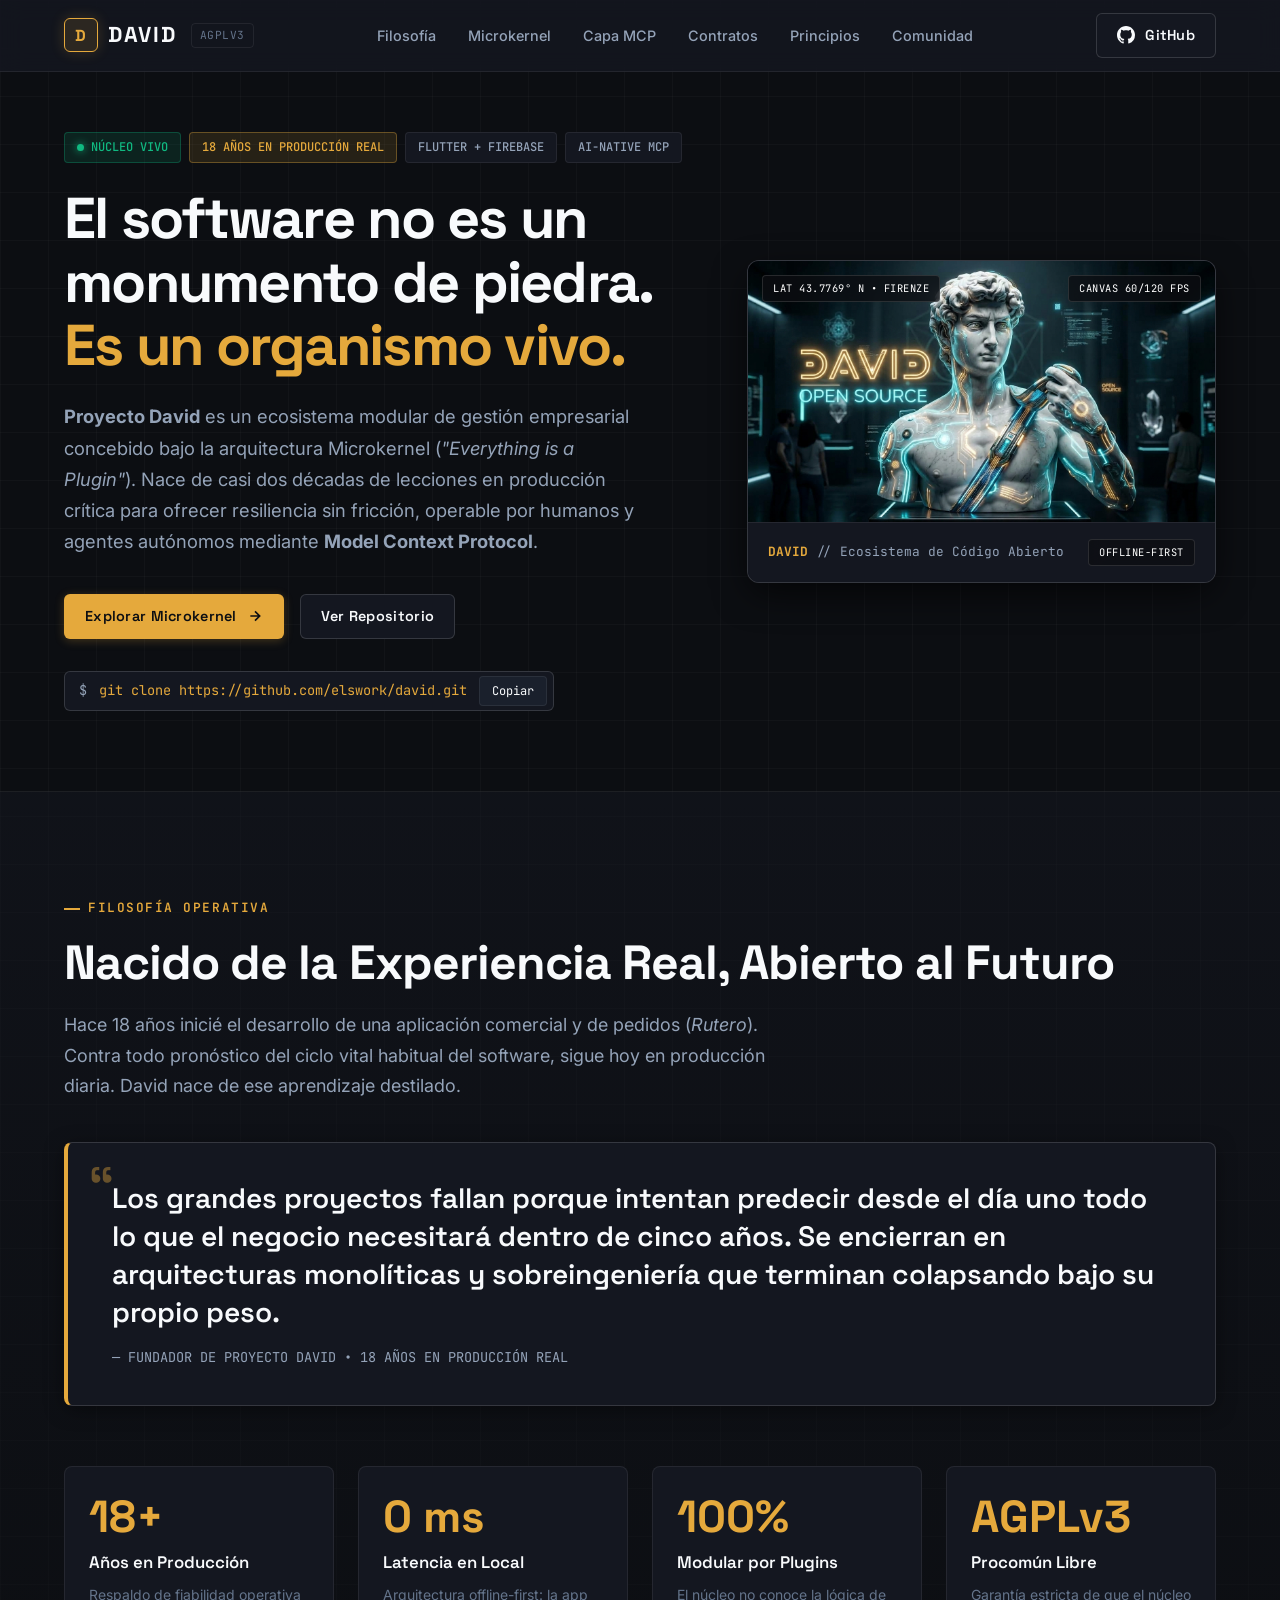
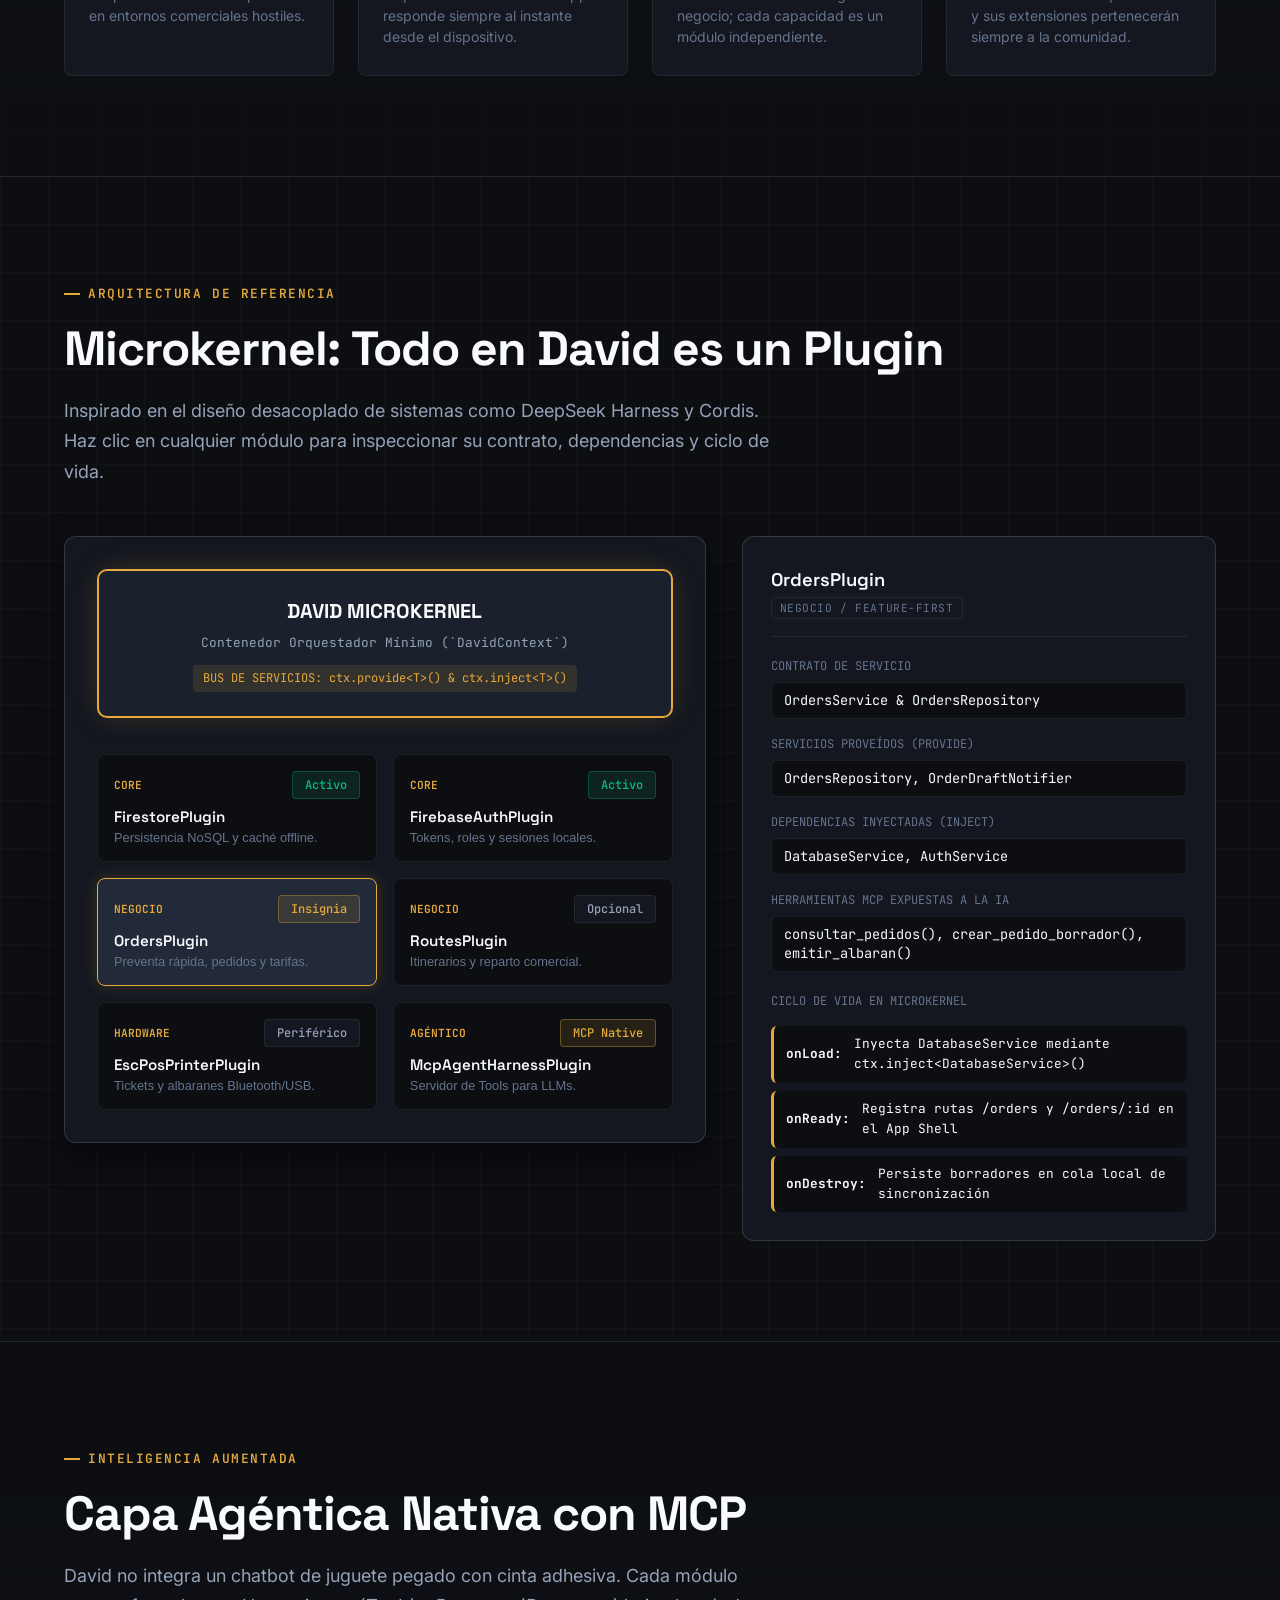
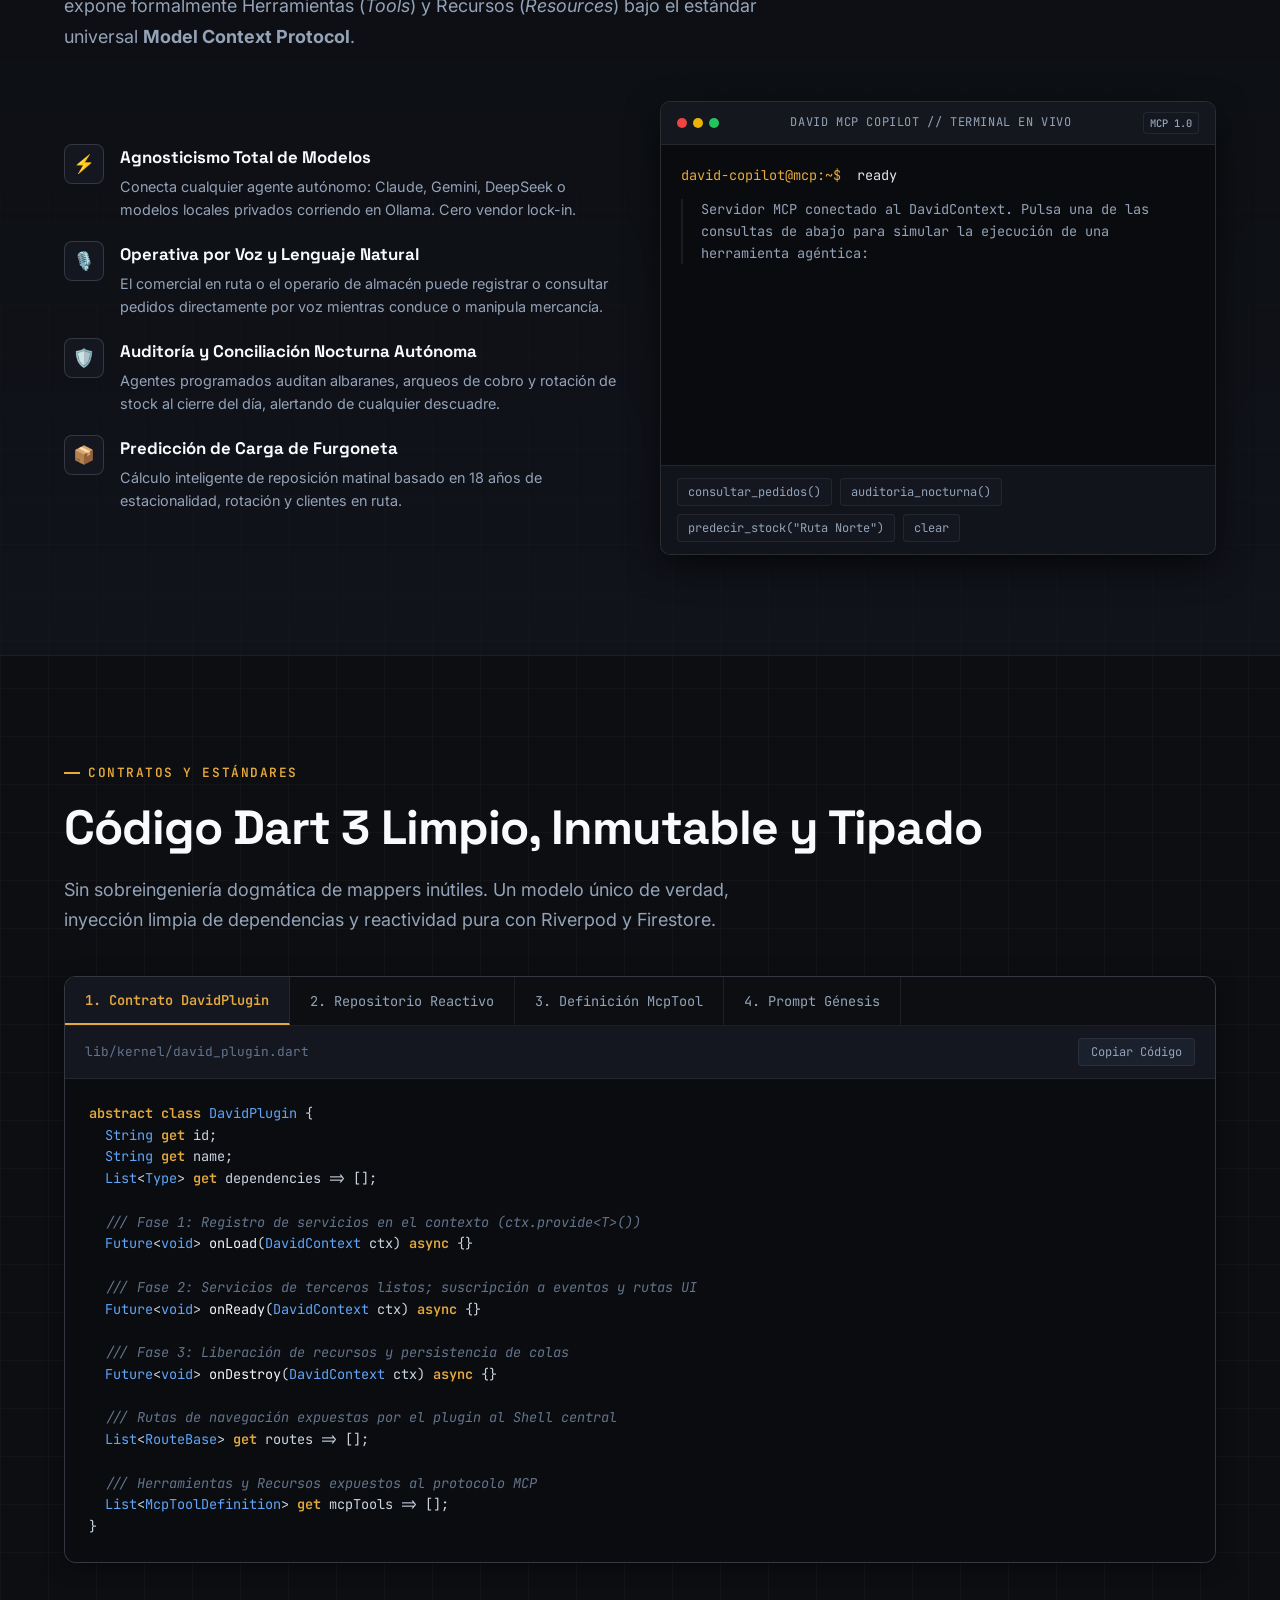
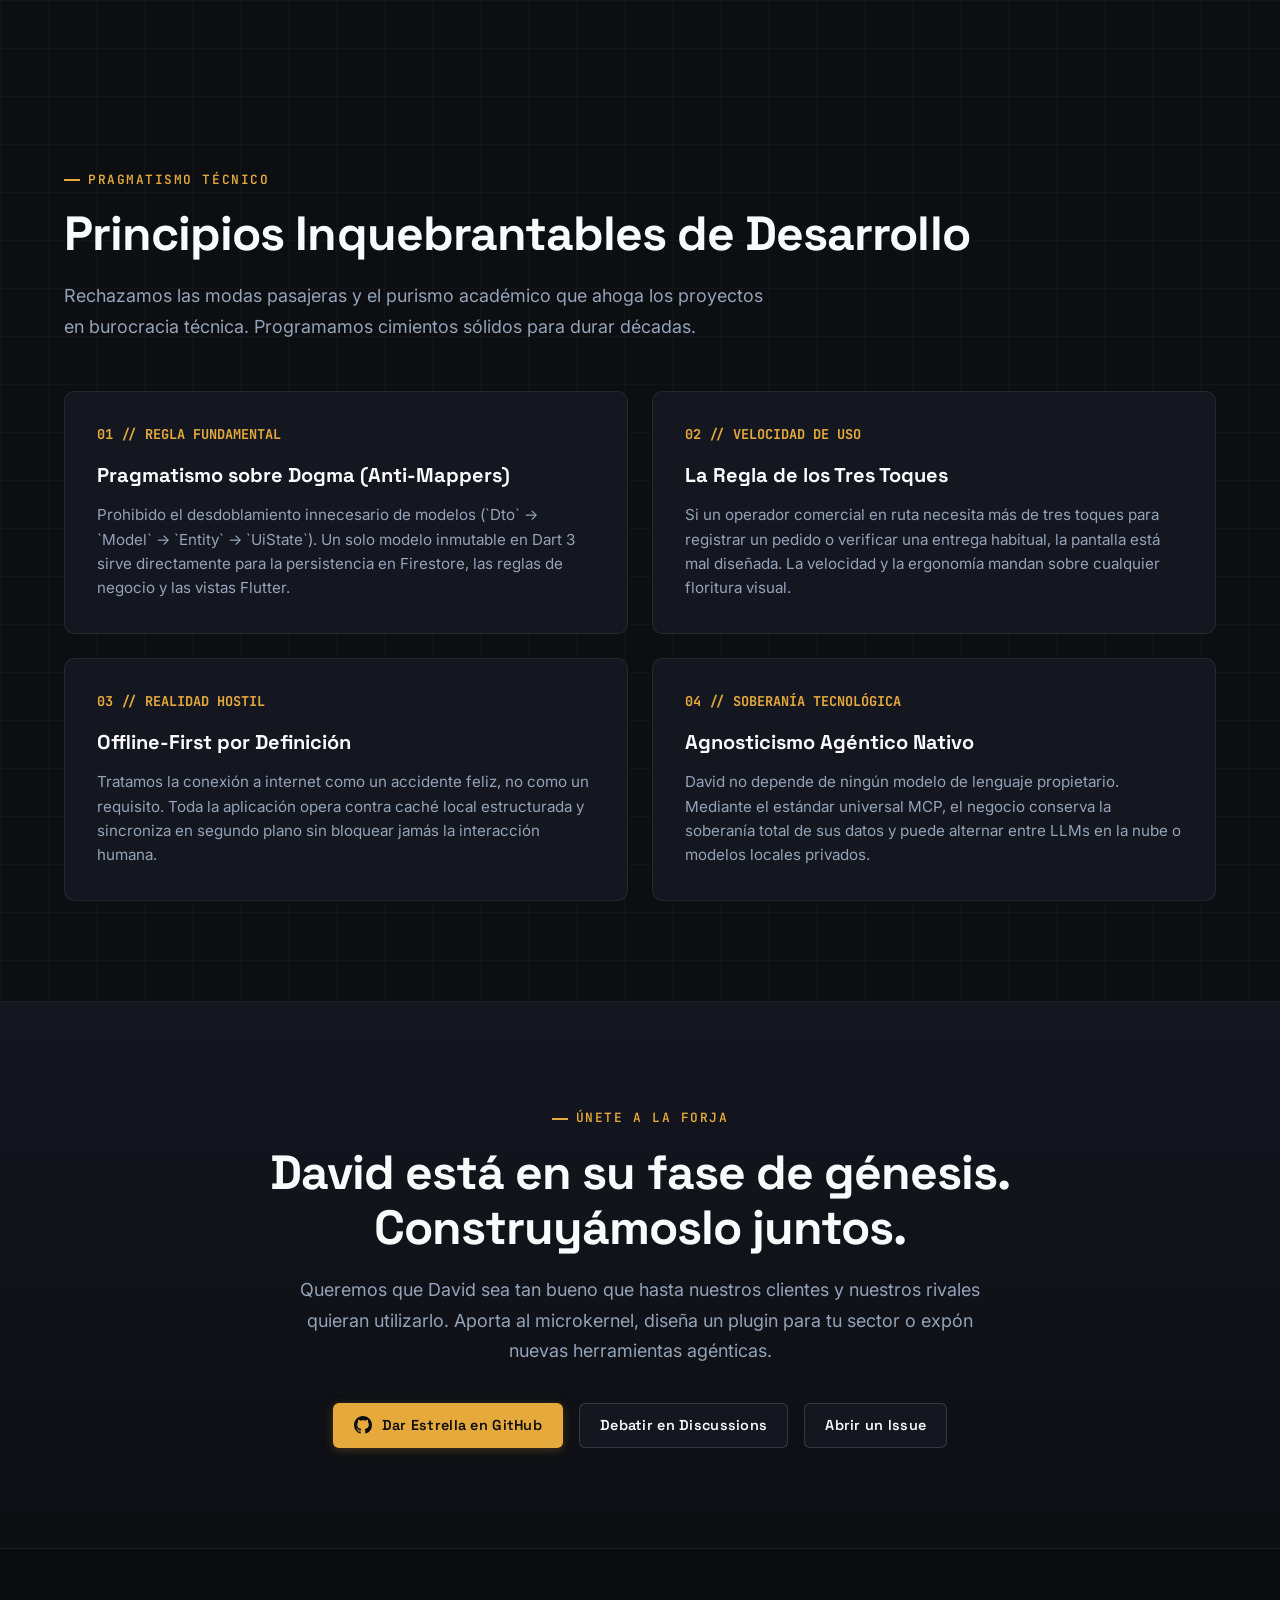
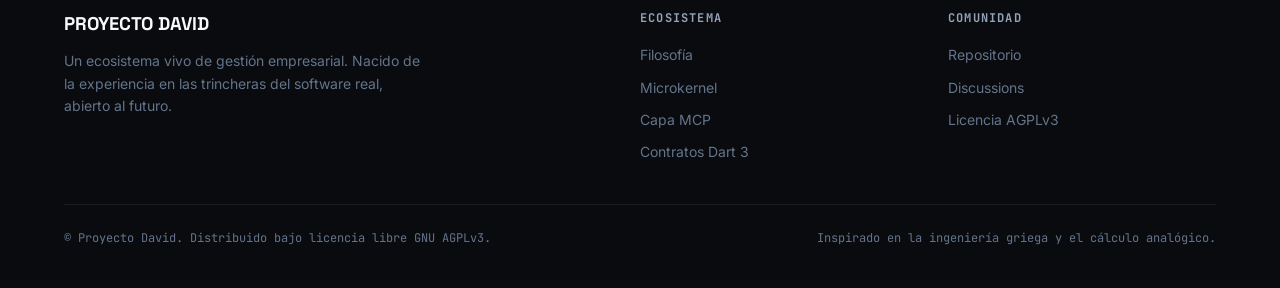
==== docs/index.html @ 853b5361 "feat: initialize Project David documentation website with landing page and assets" ====
<!DOCTYPE html>
<html lang="es">
<head>
  <meta charset="UTF-8">
  <meta name="viewport" content="width=device-width, initial-scale=1.0">
  <title>Proyecto David — Ecosistema de Gestión Modular, Reactivo y Vivo</title>
  
  <!-- Metaetiquetas SEO y Redes -->
  <meta name="description" content="Ecosistema modular de gestión de negocio construido con Flutter y Firebase, basado en arquitectura Microkernel ('Everything is a Plugin') y Model Context Protocol (MCP). Fundado sobre 18 años de producción real.">
  <meta property="og:title" content="Proyecto David — Ecosistema Modular y Reactivo">
  <meta property="og:description" content="El software no debe diseñarse como un monumento de piedra, sino como un organismo vivo. 18 años de producción real destilados en un microkernel abierto con Flutter, Firebase y MCP.">
  <meta property="og:image" content="./assets/david_banner.jpg">
  <meta property="og:type" content="website">
  <meta name="twitter:card" content="summary_large_image">

  <!-- Tipografías de Precisión (Space Grotesk, Inter, JetBrains Mono) -->
  <link rel="preconnect" href="https://fonts.googleapis.com">
  <link rel="preconnect" href="https://fonts.gstatic.com" crossorigin>
  <link href="https://fonts.googleapis.com/css2?family=Inter:wght@400;500;600&family=JetBrains+Mono:wght@400;500;600&family=Space+Grotesk:wght@500;600;700&display=swap" rel="stylesheet">

  <!-- Hoja de Estilos -->
  <link rel="stylesheet" href="./styles.css">
</head>
<body>

  <!-- ========================================================================
       BARRA DE NAVEGACIÓN SUPERIOR
       ======================================================================== -->
  <header class="site-header">
    <div class="container nav-wrapper">
      <div class="brand-group">
        <a href="#" class="brand-logo">
          <div class="brand-mark">D</div>
          <span>DAVID</span>
        </a>
        <span class="brand-tag">AGPLv3</span>
      </div>

      <ul class="nav-links" id="nav-links">
        <li><a href="#filosofia" class="nav-link">Filosofía</a></li>
        <li><a href="#arquitectura" class="nav-link">Microkernel</a></li>
        <li><a href="#mcp" class="nav-link">Capa MCP</a></li>
        <li><a href="#codigo" class="nav-link">Contratos</a></li>
        <li><a href="#principios" class="nav-link">Principios</a></li>
        <li><a href="#comunidad" class="nav-link">Comunidad</a></li>
      </ul>

      <div class="nav-actions">
        <a href="https://github.com/elswork/david" target="_blank" rel="noopener noreferrer" class="btn btn-secondary">
          <svg width="18" height="18" viewBox="0 0 24 24" fill="currentColor">
            <path d="M12 0C5.37 0 0 5.37 0 12c0 5.31 3.435 9.795 8.205 11.385.6.105.825-.255.825-.57 0-.285-.015-1.23-.015-2.235-3.015.555-3.795-.735-4.035-1.41-.135-.345-.72-1.41-1.23-1.695-.42-.225-1.02-.78-.015-.795.945-.015 1.62.87 1.845 1.23 1.08 1.815 2.805 1.305 3.495.99.105-.78.42-1.305.765-1.605-2.67-.3-5.46-1.335-5.46-5.925 0-1.305.465-2.385 1.23-3.225-.12-.3-.54-1.53.12-3.18 0 0 1.005-.315 3.3 1.23.96-.27 1.98-.405 3-.405s2.04.135 3 .405c2.295-1.56 3.3-1.23 3.3-1.23.66 1.65.24 2.88.12 3.18.765.84 1.23 1.905 1.23 3.225 0 4.605-2.805 5.625-5.475 5.925.435.375.81 1.095.81 2.22 0 1.605-.015 2.895-.015 3.3 0 .315.225.69.825.57A12.02 12.02 0 0024 12c0-6.63-5.37-12-12-12z"/>
          </svg>
          <span>GitHub</span>
        </a>
        <button class="mobile-toggle" id="mobile-nav-toggle" aria-label="Abrir menú de navegación">☰</button>
      </div>
    </div>
  </header>

  <!-- ========================================================================
       SECCIÓN HERO: ESCULTURA CLÁSICA & INGENIERÍA VIVA
       ======================================================================== -->
  <main>
    <section class="hero">
      <div class="container">
        <div class="hero-grid">
          <div class="hero-content">
            <div class="hero-badges">
              <span class="badge badge-status">
                <span class="pulse-dot"></span>
                <span>NÚCLEO VIVO</span>
              </span>
              <span class="badge badge-gold">18 AÑOS EN PRODUCCIÓN REAL</span>
              <span class="badge">FLUTTER + FIREBASE</span>
              <span class="badge">AI-NATIVE MCP</span>
            </div>

            <h1 class="hero-title">
              El software no es un monumento de piedra.<br>
              <span class="highlight">Es un organismo vivo.</span>
            </h1>

            <p class="hero-description">
              <strong>Proyecto David</strong> es un ecosistema modular de gestión empresarial concebido bajo la arquitectura 
              Microkernel (<em>"Everything is a Plugin"</em>). Nace de casi dos décadas de lecciones en producción 
              crítica para ofrecer resiliencia sin fricción, operable por humanos y agentes autónomos mediante <strong>Model Context Protocol</strong>.
            </p>

            <div class="hero-actions">
              <a href="#arquitectura" class="btn btn-primary">
                <span>Explorar Microkernel</span>
                <svg width="16" height="16" viewBox="0 0 24 24" fill="none" stroke="currentColor" stroke-width="2.5">
                  <path d="M5 12h14M12 5l7 7-7 7"/>
                </svg>
              </a>
              <a href="https://github.com/elswork/david" target="_blank" rel="noopener noreferrer" class="btn btn-secondary">
                <span>Ver Repositorio</span>
              </a>
            </div>

            <div class="clone-box">
              <span>$</span>
              <code id="clone-cmd">git clone https://github.com/elswork/david.git</code>
              <button class="clone-btn" data-copy-target="#clone-cmd">Copiar</button>
            </div>
          </div>

          <!-- Marco del Banner con Telemetría -->
          <div class="hero-visual">
            <div class="banner-frame">
              <div class="frame-telemetry">
                <span class="telemetry-chip">LAT 43.7769° N • FIRENZE</span>
                <span class="telemetry-chip">CANVAS 60/120 FPS</span>
              </div>
              <img src="./assets/david_banner.jpg" alt="Proyecto David — Busto clásico con circuitos dorados de ingeniería viva">
              <div class="frame-footer">
                <span class="frame-caption"><strong>DAVID</strong> // Ecosistema de Código Abierto</span>
                <span class="telemetry-chip">OFFLINE-FIRST</span>
              </div>
            </div>
          </div>
        </div>
      </div>
    </section>

    <!-- ========================================================================
         SECCIÓN FILOSOFÍA: 18 AÑOS EN LAS TRINCHERAS
         ======================================================================== -->
    <section class="section philosophy" id="filosofia">
      <div class="container">
        <div class="section-eyebrow">Filosofía Operativa</div>
        <h2 class="section-title">Nacido de la Experiencia Real, Abierto al Futuro</h2>
        <p class="section-subtitle">
          Hace 18 años inicié el desarrollo de una aplicación comercial y de pedidos (<em>Rutero</em>). Contra todo pronóstico del ciclo vital habitual del software, sigue hoy en producción diaria. David nace de ese aprendizaje destilado.
        </p>

        <div class="manifesto-quote-card" style="margin-top: 40px;">
          <div class="quote-mark">“</div>
          <p class="manifesto-quote-text">
            Los grandes proyectos fallan porque intentan predecir desde el día uno todo lo que el negocio necesitará dentro de cinco años. Se encierran en arquitecturas monolíticas y sobreingeniería que terminan colapsando bajo su propio peso.
          </p>
          <p class="manifesto-quote-author">
            — FUNDADOR DE PROYECTO DAVID • 18 AÑOS EN PRODUCCIÓN REAL
          </p>
        </div>

        <div class="metrics-grid">
          <div class="metric-card">
            <div class="metric-num">18+</div>
            <div class="metric-label">Años en Producción</div>
            <p class="metric-desc">Respaldo de fiabilidad operativa en entornos comerciales hostiles.</p>
          </div>

          <div class="metric-card">
            <div class="metric-num">0 ms</div>
            <div class="metric-label">Latencia en Local</div>
            <p class="metric-desc">Arquitectura offline-first: la app responde siempre al instante desde el dispositivo.</p>
          </div>

          <div class="metric-card">
            <div class="metric-num">100%</div>
            <div class="metric-label">Modular por Plugins</div>
            <p class="metric-desc">El núcleo no conoce la lógica de negocio; cada capacidad es un módulo independiente.</p>
          </div>

          <div class="metric-card">
            <div class="metric-num">AGPLv3</div>
            <div class="metric-label">Procomún Libre</div>
            <p class="metric-desc">Garantía estricta de que el núcleo y sus extensiones pertenecerán siempre a la comunidad.</p>
          </div>
        </div>
      </div>
    </section>

    <!-- ========================================================================
         SECCIÓN ARQUITECTURA MICROKERNEL ("EVERYTHING IS A PLUGIN")
         ======================================================================== -->
    <section class="section architecture" id="arquitectura">
      <div class="container">
        <div class="section-eyebrow">Arquitectura de Referencia</div>
        <h2 class="section-title">Microkernel: Todo en David es un Plugin</h2>
        <p class="section-subtitle">
          Inspirado en el diseño desacoplado de sistemas como DeepSeek Harness y Cordis. Haz clic en cualquier módulo para inspeccionar su contrato, dependencias y ciclo de vida.
        </p>

        <div class="architecture-layout">
          <!-- Canvas Interactivo -->
          <div class="kernel-canvas">
            <div class="kernel-core-box">
              <h3>DAVID MICROKERNEL</h3>
              <p>Contenedor Orquestador Mínimo (`DavidContext`)</p>
              <div class="kernel-bus-indicator">
                <span>BUS DE SERVICIOS: ctx.provide&lt;T&gt;() &amp; ctx.inject&lt;T&gt;()</span>
              </div>
            </div>

            <div class="plugin-groups">
              <!-- Plugin Slot 1: Firestore -->
              <button class="plugin-slot" data-plugin="firestore">
                <div class="plugin-slot-header">
                  <span class="plugin-tag">Core</span>
                  <span class="badge badge-status">Activo</span>
                </div>
                <div class="plugin-slot-name">FirestorePlugin</div>
                <div class="plugin-slot-desc">Persistencia NoSQL y caché offline.</div>
              </button>

              <!-- Plugin Slot 2: Auth -->
              <button class="plugin-slot" data-plugin="auth">
                <div class="plugin-slot-header">
                  <span class="plugin-tag">Core</span>
                  <span class="badge badge-status">Activo</span>
                </div>
                <div class="plugin-slot-name">FirebaseAuthPlugin</div>
                <div class="plugin-slot-desc">Tokens, roles y sesiones locales.</div>
              </button>

              <!-- Plugin Slot 3: Orders (Activo por defecto) -->
              <button class="plugin-slot active" data-plugin="orders">
                <div class="plugin-slot-header">
                  <span class="plugin-tag">Negocio</span>
                  <span class="badge badge-gold">Insignia</span>
                </div>
                <div class="plugin-slot-name">OrdersPlugin</div>
                <div class="plugin-slot-desc">Preventa rápida, pedidos y tarifas.</div>
              </button>

              <!-- Plugin Slot 4: Routes -->
              <button class="plugin-slot" data-plugin="routes">
                <div class="plugin-slot-header">
                  <span class="plugin-tag">Negocio</span>
                  <span class="badge">Opcional</span>
                </div>
                <div class="plugin-slot-name">RoutesPlugin</div>
                <div class="plugin-slot-desc">Itinerarios y reparto comercial.</div>
              </button>

              <!-- Plugin Slot 5: Hardware Printer -->
              <button class="plugin-slot" data-plugin="printer">
                <div class="plugin-slot-header">
                  <span class="plugin-tag">Hardware</span>
                  <span class="badge">Periférico</span>
                </div>
                <div class="plugin-slot-name">EscPosPrinterPlugin</div>
                <div class="plugin-slot-desc">Tickets y albaranes Bluetooth/USB.</div>
              </button>

              <!-- Plugin Slot 6: AI MCP Harness -->
              <button class="plugin-slot" data-plugin="ai_harness">
                <div class="plugin-slot-header">
                  <span class="plugin-tag">Agéntico</span>
                  <span class="badge badge-gold">MCP Native</span>
                </div>
                <div class="plugin-slot-name">McpAgentHarnessPlugin</div>
                <div class="plugin-slot-desc">Servidor de Tools para LLMs.</div>
              </button>
            </div>
          </div>

          <!-- Inspector Lateral Reactivo -->
          <div class="kernel-inspector">
            <div class="inspector-header">
              <div>
                <h3 class="inspector-title" id="inspector-name">OrdersPlugin</h3>
                <span class="brand-tag" id="inspector-category">Negocio / Feature-First</span>
              </div>
            </div>

            <div class="inspector-field">
              <div class="inspector-field-label">Contrato de Servicio</div>
              <div class="inspector-field-val" id="inspector-contract">OrdersService &amp; OrdersRepository</div>
            </div>

            <div class="inspector-field">
              <div class="inspector-field-label">Servicios Proveídos (provide)</div>
              <div class="inspector-field-val" id="inspector-provides">OrdersRepository, OrderDraftNotifier</div>
            </div>

            <div class="inspector-field">
              <div class="inspector-field-label">Dependencias Inyectadas (inject)</div>
              <div class="inspector-field-val" id="inspector-dependencies">DatabaseService, AuthService</div>
            </div>

            <div class="inspector-field">
              <div class="inspector-field-label">Herramientas MCP Expuestas a la IA</div>
              <div class="inspector-field-val" id="inspector-tools">consultar_pedidos(), crear_pedido_borrador(), emitir_albaran()</div>
            </div>

            <div class="inspector-lifecycle">
              <div class="inspector-field-label">Ciclo de Vida en Microkernel</div>
              <div class="lifecycle-step active">
                <strong>onLoad:</strong> <span id="step-onload">Inyecta DatabaseService</span>
              </div>
              <div class="lifecycle-step active">
                <strong>onReady:</strong> <span id="step-onready">Registra rutas /orders en el App Shell</span>
              </div>
              <div class="lifecycle-step active">
                <strong>onDestroy:</strong> <span id="step-ondestroy">Persiste borradores en cola local</span>
              </div>
            </div>
          </div>
        </div>
      </div>
    </section>

    <!-- ========================================================================
         SECCIÓN CAPA AGÉNTICA: MODEL CONTEXT PROTOCOL (MCP)
         ======================================================================== -->
    <section class="section mcp-section" id="mcp">
      <div class="container">
        <div class="section-eyebrow">Inteligencia Aumentada</div>
        <h2 class="section-title">Capa Agéntica Nativa con MCP</h2>
        <p class="section-subtitle">
          David no integra un chatbot de juguete pegado con cinta adhesiva. Cada módulo expone formalmente Herramientas (<em>Tools</em>) y Recursos (<em>Resources</em>) bajo el estándar universal <strong>Model Context Protocol</strong>.
        </p>

        <div class="mcp-grid">
          <div class="mcp-feature-list">
            <div class="mcp-feature-item">
              <div class="mcp-feature-icon">⚡</div>
              <div class="mcp-feature-text">
                <h4>Agnosticismo Total de Modelos</h4>
                <p>Conecta cualquier agente autónomo: Claude, Gemini, DeepSeek o modelos locales privados corriendo en Ollama. Cero vendor lock-in.</p>
              </div>
            </div>

            <div class="mcp-feature-item">
              <div class="mcp-feature-icon">🎙️</div>
              <div class="mcp-feature-text">
                <h4>Operativa por Voz y Lenguaje Natural</h4>
                <p>El comercial en ruta o el operario de almacén puede registrar o consultar pedidos directamente por voz mientras conduce o manipula mercancía.</p>
              </div>
            </div>

            <div class="mcp-feature-item">
              <div class="mcp-feature-icon">🛡️</div>
              <div class="mcp-feature-text">
                <h4>Auditoría y Conciliación Nocturna Autónoma</h4>
                <p>Agentes programados auditan albaranes, arqueos de cobro y rotación de stock al cierre del día, alertando de cualquier descuadre.</p>
              </div>
            </div>

            <div class="mcp-feature-item">
              <div class="mcp-feature-icon">📦</div>
              <div class="mcp-feature-text">
                <h4>Predicción de Carga de Furgoneta</h4>
                <p>Cálculo inteligente de reposición matinal basado en 18 años de estacionalidad, rotación y clientes en ruta.</p>
              </div>
            </div>
          </div>

          <!-- Consola Interactiva Simulada -->
          <div class="terminal-window">
            <div class="terminal-header">
              <div class="terminal-dots">
                <span class="dot dot-red"></span>
                <span class="dot dot-yellow"></span>
                <span class="dot dot-green"></span>
              </div>
              <span class="terminal-title">DAVID MCP COPILOT // TERMINAL EN VIVO</span>
              <div class="terminal-actions">
                <span class="badge" style="padding: 2px 6px; font-size: 0.65rem;">MCP 1.0</span>
              </div>
            </div>

            <div class="terminal-body" id="terminal-body">
              <div class="terminal-line">
                <span class="terminal-prompt">david-copilot@mcp:~$</span>
                <span class="terminal-input">ready</span>
              </div>
              <div class="terminal-output">
                Servidor MCP conectado al DavidContext. Pulsa una de las consultas de abajo para simular la ejecución de una herramienta agéntica:
              </div>
            </div>

            <div class="terminal-quick-queries">
              <button class="quick-query-btn" data-query="pedidos">consultar_pedidos()</button>
              <button class="quick-query-btn" data-query="auditoria">auditoria_nocturna()</button>
              <button class="quick-query-btn" data-query="stock">predecir_stock("Ruta Norte")</button>
              <button class="quick-query-btn" data-query="limpiar">clear</button>
            </div>
          </div>
        </div>
      </div>
    </section>

    <!-- ========================================================================
         SECCIÓN CÓDIGO Y CONTRATOS (TABS DE PRECISIÓN)
         ======================================================================== -->
    <section class="section code-section" id="codigo">
      <div class="container">
        <div class="section-eyebrow">Contratos y Estándares</div>
        <h2 class="section-title">Código Dart 3 Limpio, Inmutable y Tipado</h2>
        <p class="section-subtitle">
          Sin sobreingeniería dogmática de mappers inútiles. Un modelo único de verdad, inyección limpia de dependencias y reactividad pura con Riverpod y Firestore.
        </p>

        <div class="code-tabs-wrapper">
          <div class="code-tabs-nav">
            <button class="tab-btn active" data-tab="tab-plugin">1. Contrato DavidPlugin</button>
            <button class="tab-btn" data-tab="tab-repo">2. Repositorio Reactivo</button>
            <button class="tab-btn" data-tab="tab-mcp">3. Definición McpTool</button>
            <button class="tab-btn" data-tab="tab-prompt">4. Prompt Génesis</button>
          </div>

          <!-- Panel 1: Contrato DavidPlugin -->
          <div class="code-tab-panel" id="tab-plugin">
            <div class="code-tab-header">
              <span class="code-file-path">lib/kernel/david_plugin.dart</span>
              <button class="copy-code-btn" data-copy-target="#code-plugin">Copiar Código</button>
            </div>
            <pre class="code-pre-box"><code id="code-plugin"><span class="token-keyword">abstract class</span> <span class="token-type">DavidPlugin</span> {
  <span class="token-type">String</span> <span class="token-keyword">get</span> id;
  <span class="token-type">String</span> <span class="token-keyword">get</span> name;
  <span class="token-type">List</span>&lt;<span class="token-type">Type</span>&gt; <span class="token-keyword">get</span> dependencies => [];

  <span class="token-comment">/// Fase 1: Registro de servicios en el contexto (ctx.provide&lt;T&gt;())</span>
  <span class="token-type">Future</span>&lt;<span class="token-type">void</span>&gt; <span class="token-func">onLoad</span>(<span class="token-type">DavidContext</span> ctx) <span class="token-keyword">async</span> {}

  <span class="token-comment">/// Fase 2: Servicios de terceros listos; suscripción a eventos y rutas UI</span>
  <span class="token-type">Future</span>&lt;<span class="token-type">void</span>&gt; <span class="token-func">onReady</span>(<span class="token-type">DavidContext</span> ctx) <span class="token-keyword">async</span> {}

  <span class="token-comment">/// Fase 3: Liberación de recursos y persistencia de colas</span>
  <span class="token-type">Future</span>&lt;<span class="token-type">void</span>&gt; <span class="token-func">onDestroy</span>(<span class="token-type">DavidContext</span> ctx) <span class="token-keyword">async</span> {}

  <span class="token-comment">/// Rutas de navegación expuestas por el plugin al Shell central</span>
  <span class="token-type">List</span>&lt;<span class="token-type">RouteBase</span>&gt; <span class="token-keyword">get</span> routes => [];

  <span class="token-comment">/// Herramientas y Recursos expuestos al protocolo MCP</span>
  <span class="token-type">List</span>&lt;<span class="token-type">McpToolDefinition</span>&gt; <span class="token-keyword">get</span> mcpTools => [];
}</code></pre>
          </div>

          <!-- Panel 2: Repositorio Reactivo -->
          <div class="code-tab-panel" id="tab-repo" style="display: none;">
            <div class="code-tab-header">
              <span class="code-file-path">lib/plugins/business/orders/data/orders_repository.dart</span>
              <button class="copy-code-btn" data-copy-target="#code-repo">Copiar Código</button>
            </div>
            <pre class="code-pre-box"><code id="code-repo"><span class="token-comment">/// Repositorio reactivo con persistencia local obligatoria y withConverter</span>
<span class="token-keyword">class</span> <span class="token-type">OrdersRepository</span> {
  <span class="token-keyword">final</span> <span class="token-type">FirebaseFirestore</span> _firestore;
  <span class="token-keyword">const</span> <span class="token-type">OrdersRepository</span>(<span class="token-keyword">this</span>._firestore);

  <span class="token-type">CollectionReference</span>&lt;<span class="token-type">Order</span>&gt; <span class="token-keyword">get</span> _ordersRef =>
      _firestore.collection(<span class="token-string">'orders'</span>).withConverter&lt;<span class="token-type">Order</span>&gt;(
        fromFirestore: (<span class="token-param">snapshot</span>, _) => <span class="token-type">Order</span>.fromJson(<span class="token-param">snapshot</span>.data()!),
        toFirestore: (<span class="token-param">order</span>, _) => <span class="token-param">order</span>.toJson(),
      );

  <span class="token-comment">/// Flujo reactivo directo desde la caché local hacia la UI</span>
  <span class="token-type">Stream</span>&lt;<span class="token-type">List</span>&lt;<span class="token-type">Order</span>&gt;&gt; <span class="token-func">watchOrdersForRoute</span>(<span class="token-type">String</span> routeId) {
    <span class="token-keyword">return</span> _ordersRef
        .where(<span class="token-string">'routeId'</span>, isEqualTo: routeId)
        .orderBy(<span class="token-string">'createdAt'</span>, descending: <span class="token-keyword">true</span>)
        .snapshots(includeMetadataChanges: <span class="token-keyword">true</span>)
        .map((<span class="token-param">snap</span>) => <span class="token-param">snap</span>.docs.map((<span class="token-param">d</span>) => <span class="token-param">d</span>.data()).toList());
  }
}</code></pre>
          </div>

          <!-- Panel 3: Definición MCP Tool -->
          <div class="code-tab-panel" id="tab-mcp" style="display: none;">
            <div class="code-tab-header">
              <span class="code-file-path">lib/plugins/ai/mcp_tool_definition.dart</span>
              <button class="copy-code-btn" data-copy-target="#code-mcp">Copiar Código</button>
            </div>
            <pre class="code-pre-box"><code id="code-mcp"><span class="token-comment">/// Contrato formal de herramienta expuesta a agentes mediante MCP</span>
<span class="token-keyword">class</span> <span class="token-type">McpToolDefinition</span> {
  <span class="token-keyword">final</span> <span class="token-type">String</span> name;
  <span class="token-keyword">final</span> <span class="token-type">String</span> description;
  <span class="token-keyword">final</span> <span class="token-type">Map</span>&lt;<span class="token-type">String</span>, <span class="token-keyword">dynamic</span>&gt; inputSchema;
  <span class="token-keyword">final</span> <span class="token-type">Future</span>&lt;<span class="token-type">McpToolResult</span>&gt; <span class="token-type">Function</span>(<span class="token-type">Map</span>&lt;<span class="token-type">String</span>, <span class="token-keyword">dynamic</span>&gt; args) handler;

  <span class="token-keyword">const</span> <span class="token-type">McpToolDefinition</span>({
    <span class="token-keyword">required</span> <span class="token-keyword">this</span>.name,
    <span class="token-keyword">required</span> <span class="token-keyword">this</span>.description,
    <span class="token-keyword">required</span> <span class="token-keyword">this</span>.inputSchema,
    <span class="token-keyword">required</span> <span class="token-keyword">this</span>.handler,
  });
}</code></pre>
          </div>

          <!-- Panel 4: Prompt Génesis -->
          <div class="code-tab-panel" id="tab-prompt" style="display: none;">
            <div class="code-tab-header">
              <span class="code-file-path">PROMPT MAESTRO PARA AGENTES Y DESARROLLADORES</span>
              <button class="copy-code-btn" data-copy-target="#code-prompt">Copiar Prompt</button>
            </div>
            <pre class="code-pre-box"><code id="code-prompt">Actúa como un Ingeniero de Software Principal y Arquitecto de Soluciones Senior
con más de 15 años de experiencia liderando proyectos con Flutter y Firebase,
experto en arquitecturas Microkernel ("Everything is a Plugin"), diseño
Feature-First Pragmático y el protocolo MCP (Model Context Protocol).

Tu misión es inicializar y extender el código de Proyecto David bajo los más
altos estándares de la industria, respetando:
1. Microkernel DavidContext (provide/inject y ciclo de vida de plugins).
2. Un único modelo inmutable por entidad (sin infierno de mappers Dto->Entity->Model).
3. Persistencia offline obligatoria y reactividad pura con Riverpod y Firestore.
4. Exposición de Tools y Resources compatibles con MCP en cada plugin de negocio.</code></pre>
          </div>
        </div>
      </div>
    </section>

    <!-- ========================================================================
         SECCIÓN PRINCIPIOS DE INGENIERÍA
         ======================================================================== -->
    <section class="section" id="principios">
      <div class="container">
        <div class="section-eyebrow">Pragmatismo Técnico</div>
        <h2 class="section-title">Principios Inquebrantables de Desarrollo</h2>
        <p class="section-subtitle">
          Rechazamos las modas pasajeras y el purismo académico que ahoga los proyectos en burocracia técnica. Programamos cimientos sólidos para durar décadas.
        </p>

        <div class="principles-grid">
          <div class="principle-card">
            <div class="principle-number">01 // REGLA FUNDAMENTAL</div>
            <h3>Pragmatismo sobre Dogma (Anti-Mappers)</h3>
            <p>Prohibido el desdoblamiento innecesario de modelos (`Dto` &rarr; `Model` &rarr; `Entity` &rarr; `UiState`). Un solo modelo inmutable en Dart 3 sirve directamente para la persistencia en Firestore, las reglas de negocio y las vistas Flutter.</p>
          </div>

          <div class="principle-card">
            <div class="principle-number">02 // VELOCIDAD DE USO</div>
            <h3>La Regla de los Tres Toques</h3>
            <p>Si un operador comercial en ruta necesita más de tres toques para registrar un pedido o verificar una entrega habitual, la pantalla está mal diseñada. La velocidad y la ergonomía mandan sobre cualquier floritura visual.</p>
          </div>

          <div class="principle-card">
            <div class="principle-number">03 // REALIDAD HOSTIL</div>
            <h3>Offline-First por Definición</h3>
            <p>Tratamos la conexión a internet como un accidente feliz, no como un requisito. Toda la aplicación opera contra caché local estructurada y sincroniza en segundo plano sin bloquear jamás la interacción humana.</p>
          </div>

          <div class="principle-card">
            <div class="principle-number">04 // SOBERANÍA TECNOLÓGICA</div>
            <h3>Agnosticismo Agéntico Nativo</h3>
            <p>David no depende de ningún modelo de lenguaje propietario. Mediante el estándar universal MCP, el negocio conserva la soberanía total de sus datos y puede alternar entre LLMs en la nube o modelos locales privados.</p>
          </div>
        </div>
      </div>
    </section>

    <!-- ========================================================================
         SECCIÓN COMUNIDAD Y LLAMADA A LA ACCIÓN
         ======================================================================== -->
    <section class="section cta-section" id="comunidad">
      <div class="container">
        <div class="cta-box">
          <div class="section-eyebrow" style="justify-content: center;">Únete a la Forja</div>
          <h2 class="section-title">David está en su fase de génesis.<br>Construyámoslo juntos.</h2>
          <p class="section-subtitle" style="margin: 0 auto;">
            Queremos que David sea tan bueno que hasta nuestros clientes y nuestros rivales quieran utilizarlo. Aporta al microkernel, diseña un plugin para tu sector o expón nuevas herramientas agénticas.
          </p>

          <div class="cta-actions">
            <a href="https://github.com/elswork/david" target="_blank" rel="noopener noreferrer" class="btn btn-primary">
              <svg width="18" height="18" viewBox="0 0 24 24" fill="currentColor">
                <path d="M12 0C5.37 0 0 5.37 0 12c0 5.31 3.435 9.795 8.205 11.385.6.105.825-.255.825-.57 0-.285-.015-1.23-.015-2.235-3.015.555-3.795-.735-4.035-1.41-.135-.345-.72-1.41-1.23-1.695-.42-.225-1.02-.78-.015-.795.945-.015 1.62.87 1.845 1.23 1.08 1.815 2.805 1.305 3.495.99.105-.78.42-1.305.765-1.605-2.67-.3-5.46-1.335-5.46-5.925 0-1.305.465-2.385 1.23-3.225-.12-.3-.54-1.53.12-3.18 0 0 1.005-.315 3.3 1.23.96-.27 1.98-.405 3-.405s2.04.135 3 .405c2.295-1.56 3.3-1.23 3.3-1.23.66 1.65.24 2.88.12 3.18.765.84 1.23 1.905 1.23 3.225 0 4.605-2.805 5.625-5.475 5.925.435.375.81 1.095.81 2.22 0 1.605-.015 2.895-.015 3.3 0 .315.225.69.825.57A12.02 12.02 0 0024 12c0-6.63-5.37-12-12-12z"/>
              </svg>
              <span>Dar Estrella en GitHub</span>
            </a>
            <a href="https://github.com/elswork/david/discussions" target="_blank" rel="noopener noreferrer" class="btn btn-secondary">
              <span>Debatir en Discussions</span>
            </a>
            <a href="https://github.com/elswork/david/issues" target="_blank" rel="noopener noreferrer" class="btn btn-secondary">
              <span>Abrir un Issue</span>
            </a>
          </div>
        </div>
      </div>
    </section>
  </main>

  <!-- ========================================================================
       PIE DE PÁGINA
       ======================================================================== -->
  <footer class="site-footer">
    <div class="container">
      <div class="footer-grid">
        <div class="footer-brand">
          <h4>PROYECTO DAVID</h4>
          <p>
            Un ecosistema vivo de gestión empresarial. Nacido de la experiencia en las trincheras del software real, abierto al futuro.
          </p>
        </div>

        <div class="footer-col">
          <h5>Ecosistema</h5>
          <ul class="footer-links">
            <li><a href="#filosofia">Filosofía</a></li>
            <li><a href="#arquitectura">Microkernel</a></li>
            <li><a href="#mcp">Capa MCP</a></li>
            <li><a href="#codigo">Contratos Dart 3</a></li>
          </ul>
        </div>

        <div class="footer-col">
          <h5>Comunidad</h5>
          <ul class="footer-links">
            <li><a href="https://github.com/elswork/david" target="_blank" rel="noopener noreferrer">Repositorio</a></li>
            <li><a href="https://github.com/elswork/david/discussions" target="_blank" rel="noopener noreferrer">Discussions</a></li>
            <li><a href="https://github.com/elswork/david/blob/main/LICENSE" target="_blank" rel="noopener noreferrer">Licencia AGPLv3</a></li>
          </ul>
        </div>
      </div>

      <div class="footer-bottom">
        <div>&copy; Proyecto David. Distribuido bajo licencia libre GNU AGPLv3.</div>
        <div>Inspirado en la ingeniería griega y el cálculo analógico.</div>
      </div>
    </div>
  </footer>

  <!-- Scripts -->
  <script src="./app.js"></script>
</body>
</html>
---- docs/styles.css ----
/* ==========================================================================
   PROYECTO DAVID — SISTEMA DE DISEÑO ARQUITECTÓNICO & ESCULTÓRICO
   "Mármol, Grafito y Bronce" — Ingeniería de Precisión sin Clichés de IA
   ========================================================================== */

/* --------------------------------------------------------------------------
   1. VARIABLES Y TOKENS DE DISEÑO
   -------------------------------------------------------------------------- */
:root {
  /* Lienzo y Superficies (Pizarra de galería & Grafito cepillado) */
  --bg-canvas: #0c0e12;
  --bg-surface: #141720;
  --bg-surface-elevated: #1a202c;
  --bg-surface-active: #222938;
  --bg-surface-glass: rgba(20, 23, 32, 0.85);

  /* Bordes de Precisión (1px quirúrgico, sin halos borrosos) */
  --border-subtle: rgba(255, 255, 255, 0.07);
  --border-medium: rgba(255, 255, 255, 0.14);
  --border-strong: rgba(255, 255, 255, 0.22);
  --border-gold: rgba(229, 169, 60, 0.35);

  /* Tipografía (Mármol de Carrara & Titanio Neutro) */
  --text-primary: #f8fafc;
  --text-secondary: #94a3b8;
  --text-muted: #64748b;
  --text-inverse: #0c0e12;

  /* Acentos Nobles (Ámbar Escultórico & Oro Bronce de david_banner.jpg) */
  --accent-gold: #e5a93c;
  --accent-gold-light: #f59e0b;
  --accent-gold-dark: #b45309;
  --accent-gold-soft: rgba(229, 169, 60, 0.12);
  --accent-gold-glow: rgba(229, 169, 60, 0.22);

  /* Acento Técnico de Estado (Verde Esmeralda de Reactividad & Tests) */
  --status-active: #10b981;
  --status-active-soft: rgba(16, 185, 129, 0.12);
  --status-active-border: rgba(16, 185, 129, 0.28);

  /* Acento Técnico Auxiliar (Azul Acero de Compilación Flutter) */
  --tech-cyan: #38bdf8;
  --tech-cyan-soft: rgba(56, 189, 248, 0.10);

  /* Fuentes del Sistema */
  --font-display: 'Space Grotesk', -apple-system, BlinkMacSystemFont, 'Segoe UI', sans-serif;
  --font-body: 'Inter', -apple-system, BlinkMacSystemFont, 'Segoe UI', Roboto, sans-serif;
  --font-mono: 'JetBrains Mono', 'Fira Code', Menlo, Consolas, monospace;

  /* Transiciones y Sombras Estructurales */
  --transition-fast: 150ms cubic-bezier(0.4, 0, 0.2, 1);
  --transition-smooth: 250ms cubic-bezier(0.4, 0, 0.2, 1);
  --shadow-card: 0 4px 20px -2px rgba(0, 0, 0, 0.5);
  --shadow-elevated: 0 12px 36px -4px rgba(0, 0, 0, 0.7);
  --shadow-gold: 0 0 30px -5px rgba(229, 169, 60, 0.25);

  /* Layout */
  --max-width: 1200px;
  --header-height: 72px;
}

/* --------------------------------------------------------------------------
   2. RESET Y BASES GLOBALES
   -------------------------------------------------------------------------- */
*, *::before, *::after {
  box-sizing: border-box;
  margin: 0;
  padding: 0;
}

html {
  scroll-behavior: smooth;
  color-scheme: dark;
}

body {
  background-color: var(--bg-canvas);
  color: var(--text-primary);
  font-family: var(--font-body);
  font-size: 16px;
  line-height: 1.6;
  -webkit-font-smoothing: antialiased;
  -moz-osx-font-smoothing: grayscale;
  overflow-x: hidden;
  position: relative;
  /* Textura de plano técnico arquitectónico */
  background-image: 
    linear-gradient(to right, rgba(255, 255, 255, 0.025) 1px, transparent 1px),
    linear-gradient(to bottom, rgba(255, 255, 255, 0.025) 1px, transparent 1px);
  background-size: 48px 48px;
}

a {
  color: inherit;
  text-decoration: none;
}

img {
  max-width: 100%;
  height: auto;
  display: block;
}

code, pre, kbd {
  font-family: var(--font-mono);
}

::selection {
  background: var(--accent-gold);
  color: var(--text-inverse);
}

/* --------------------------------------------------------------------------
   3. UTILIDADES Y CONTENEDOR
   -------------------------------------------------------------------------- */
.container {
  width: 100%;
  max-width: var(--max-width);
  margin-left: auto;
  margin-right: auto;
  padding-left: 24px;
  padding-right: 24px;
}

.section {
  padding-top: 100px;
  padding-bottom: 100px;
  position: relative;
}

.section-eyebrow {
  display: inline-flex;
  align-items: center;
  gap: 8px;
  font-family: var(--font-mono);
  font-size: 0.8rem;
  font-weight: 600;
  letter-spacing: 0.12em;
  text-transform: uppercase;
  color: var(--accent-gold);
  margin-bottom: 16px;
}

.section-eyebrow::before {
  content: "";
  display: inline-block;
  width: 16px;
  height: 2px;
  background-color: var(--accent-gold);
}

.section-title {
  font-family: var(--font-display);
  font-size: clamp(2rem, 3.8vw, 3rem);
  font-weight: 700;
  line-height: 1.15;
  letter-spacing: -0.02em;
  color: var(--text-primary);
  margin-bottom: 20px;
}

.section-subtitle {
  color: var(--text-secondary);
  font-size: 1.125rem;
  max-width: 720px;
  line-height: 1.7;
}

/* --------------------------------------------------------------------------
   4. NAVEGACIÓN SUPERIOR (BARRA FIJA DE PRECISIÓN)
   -------------------------------------------------------------------------- */
.site-header {
  position: fixed;
  top: 0;
  left: 0;
  right: 0;
  height: var(--header-height);
  background: var(--bg-surface-glass);
  backdrop-filter: blur(12px);
  -webkit-backdrop-filter: blur(12px);
  border-bottom: 1px solid var(--border-subtle);
  z-index: 100;
  transition: border-color var(--transition-fast);
}

.nav-wrapper {
  height: 100%;
  display: flex;
  align-items: center;
  justify-content: space-between;
}

.brand-group {
  display: flex;
  align-items: center;
  gap: 14px;
}

.brand-logo {
  display: flex;
  align-items: center;
  gap: 10px;
  font-family: var(--font-display);
  font-weight: 700;
  font-size: 1.35rem;
  letter-spacing: 0.08em;
  color: var(--text-primary);
}

.brand-mark {
  width: 34px;
  height: 34px;
  border: 1px solid var(--accent-gold);
  background: var(--accent-gold-soft);
  color: var(--accent-gold);
  display: flex;
  align-items: center;
  justify-content: center;
  font-size: 1rem;
  font-weight: 800;
  border-radius: 6px;
  box-shadow: 0 0 14px rgba(229, 169, 60, 0.2);
}

.brand-tag {
  font-family: var(--font-mono);
  font-size: 0.7rem;
  padding: 3px 8px;
  border: 1px solid var(--border-subtle);
  border-radius: 4px;
  color: var(--text-muted);
  text-transform: uppercase;
  letter-spacing: 0.05em;
}

.nav-links {
  display: flex;
  align-items: center;
  gap: 32px;
  list-style: none;
}

.nav-link {
  font-size: 0.9rem;
  font-weight: 500;
  color: var(--text-secondary);
  transition: color var(--transition-fast);
  position: relative;
}

.nav-link:hover {
  color: var(--text-primary);
}

.nav-link::after {
  content: "";
  position: absolute;
  bottom: -6px;
  left: 0;
  width: 0;
  height: 2px;
  background: var(--accent-gold);
  transition: width var(--transition-fast);
}

.nav-link:hover::after {
  width: 100%;
}

.nav-actions {
  display: flex;
  align-items: center;
  gap: 14px;
}

/* Botones */
.btn {
  display: inline-flex;
  align-items: center;
  justify-content: center;
  gap: 10px;
  padding: 10px 20px;
  border-radius: 6px;
  font-family: var(--font-display);
  font-size: 0.9rem;
  font-weight: 600;
  letter-spacing: 0.02em;
  cursor: pointer;
  transition: all var(--transition-fast);
  border: 1px solid transparent;
}

.btn-primary {
  background: var(--accent-gold);
  color: #0c0e12;
  box-shadow: 0 2px 10px rgba(229, 169, 60, 0.25);
}

.btn-primary:hover {
  background: var(--accent-gold-light);
  transform: translateY(-1px);
  box-shadow: 0 4px 18px rgba(229, 169, 60, 0.4);
}

.btn-secondary {
  background: var(--bg-surface);
  color: var(--text-primary);
  border: 1px solid var(--border-medium);
}

.btn-secondary:hover {
  background: var(--bg-surface-elevated);
  border-color: var(--border-strong);
  transform: translateY(-1px);
}

.btn-icon-only {
  padding: 10px;
}

/* Toggle Móvil */
.mobile-toggle {
  display: none;
  background: transparent;
  border: none;
  color: var(--text-primary);
  font-size: 1.5rem;
  cursor: pointer;
}

/* --------------------------------------------------------------------------
   5. SECCIÓN HERO (ESCULTURA & CÓDIGO VIVO)
   -------------------------------------------------------------------------- */
.hero {
  padding-top: calc(var(--header-height) + 60px);
  padding-bottom: 80px;
  position: relative;
}

.hero-grid {
  display: grid;
  grid-template-columns: 1.15fr 0.85fr;
  gap: 48px;
  align-items: center;
}

.hero-badges {
  display: flex;
  flex-wrap: wrap;
  gap: 8px;
  margin-bottom: 24px;
}

.badge {
  display: inline-flex;
  align-items: center;
  gap: 7px;
  font-family: var(--font-mono);
  font-size: 0.75rem;
  font-weight: 500;
  padding: 5px 12px;
  border-radius: 4px;
  background: var(--bg-surface);
  border: 1px solid var(--border-subtle);
  color: var(--text-secondary);
}

.badge-status {
  border-color: var(--status-active-border);
  color: var(--status-active);
  background: var(--status-active-soft);
}

.badge-status .pulse-dot {
  width: 7px;
  height: 7px;
  border-radius: 50%;
  background: var(--status-active);
  box-shadow: 0 0 8px var(--status-active);
}

.badge-gold {
  border-color: var(--border-gold);
  color: var(--accent-gold);
  background: var(--accent-gold-soft);
}

.hero-title {
  font-family: var(--font-display);
  font-size: clamp(2.4rem, 4.5vw, 4rem);
  font-weight: 700;
  line-height: 1.1;
  letter-spacing: -0.03em;
  margin-bottom: 24px;
  color: var(--text-primary);
}

.hero-title span.highlight {
  color: var(--accent-gold);
  position: relative;
  display: inline-block;
}

.hero-description {
  font-size: 1.15rem;
  line-height: 1.7;
  color: var(--text-secondary);
  margin-bottom: 36px;
  max-width: 580px;
}

.hero-actions {
  display: flex;
  flex-wrap: wrap;
  align-items: center;
  gap: 16px;
  margin-bottom: 32px;
}

/* Bloque para copiar el clon rápido */
.clone-box {
  display: inline-flex;
  align-items: center;
  background: var(--bg-surface);
  border: 1px solid var(--border-medium);
  border-radius: 6px;
  padding: 4px 6px 4px 14px;
  gap: 12px;
  font-family: var(--font-mono);
  font-size: 0.85rem;
  color: var(--text-secondary);
}

.clone-box code {
  color: var(--accent-gold);
}

.clone-btn {
  background: var(--bg-surface-elevated);
  border: 1px solid var(--border-subtle);
  color: var(--text-primary);
  border-radius: 4px;
  padding: 6px 12px;
  cursor: pointer;
  font-size: 0.75rem;
  font-family: var(--font-mono);
  transition: all var(--transition-fast);
}

.clone-btn:hover {
  background: var(--bg-surface-active);
  border-color: var(--accent-gold);
}

/* Envoltorio Visual del Banner */
.hero-visual {
  position: relative;
}

.banner-frame {
  position: relative;
  border-radius: 12px;
  overflow: hidden;
  border: 1px solid var(--border-medium);
  background: var(--bg-surface);
  box-shadow: var(--shadow-elevated);
  transition: border-color var(--transition-smooth);
}

.banner-frame:hover {
  border-color: var(--border-gold);
}

.banner-frame img {
  width: 100%;
  height: auto;
  object-fit: cover;
  transition: transform 0.6s cubic-bezier(0.16, 1, 0.3, 1);
}

.banner-frame:hover img {
  transform: scale(1.02);
}

/* Coordenadas y Metadatos de la Galería */
.frame-telemetry {
  position: absolute;
  top: 14px;
  left: 14px;
  right: 14px;
  display: flex;
  justify-content: space-between;
  align-items: center;
  pointer-events: none;
}

.telemetry-chip {
  font-family: var(--font-mono);
  font-size: 0.65rem;
  color: #fff;
  background: rgba(12, 14, 18, 0.75);
  backdrop-filter: blur(8px);
  padding: 4px 10px;
  border-radius: 4px;
  border: 1px solid rgba(255, 255, 255, 0.12);
  letter-spacing: 0.05em;
  text-transform: uppercase;
}

.frame-footer {
  padding: 16px 20px;
  background: var(--bg-surface);
  border-top: 1px solid var(--border-subtle);
  display: flex;
  justify-content: space-between;
  align-items: center;
  font-family: var(--font-mono);
  font-size: 0.8rem;
}

.frame-caption {
  color: var(--text-secondary);
}

.frame-caption strong {
  color: var(--accent-gold);
}

/* --------------------------------------------------------------------------
   6. SECCIÓN FILOSOFÍA (18 AÑOS DE LECCIONES REALES)
   -------------------------------------------------------------------------- */
.philosophy {
  border-top: 1px solid var(--border-subtle);
  border-bottom: 1px solid var(--border-subtle);
  background: linear-gradient(180deg, rgba(20, 23, 32, 0.5) 0%, rgba(12, 14, 18, 0.5) 100%);
}

.manifesto-quote-card {
  background: var(--bg-surface);
  border: 1px solid var(--border-medium);
  border-left: 4px solid var(--accent-gold);
  padding: 36px 44px;
  border-radius: 8px;
  margin-bottom: 60px;
  position: relative;
  box-shadow: var(--shadow-card);
}

.quote-mark {
  font-family: var(--font-display);
  font-size: 4rem;
  line-height: 1;
  color: var(--accent-gold);
  opacity: 0.4;
  position: absolute;
  top: 16px;
  left: 20px;
}

.manifesto-quote-text {
  font-family: var(--font-display);
  font-size: clamp(1.3rem, 2.2vw, 1.8rem);
  font-weight: 600;
  line-height: 1.35;
  color: var(--text-primary);
  position: relative;
  z-index: 1;
  margin-bottom: 16px;
}

.manifesto-quote-author {
  font-family: var(--font-mono);
  font-size: 0.85rem;
  color: var(--text-secondary);
}

/* Métricas en Grilla */
.metrics-grid {
  display: grid;
  grid-template-columns: repeat(4, 1fr);
  gap: 24px;
}

.metric-card {
  background: var(--bg-surface);
  border: 1px solid var(--border-subtle);
  border-radius: 8px;
  padding: 28px 24px;
  position: relative;
  transition: all var(--transition-smooth);
}

.metric-card:hover {
  border-color: var(--border-gold);
  transform: translateY(-2px);
  background: var(--bg-surface-elevated);
}

.metric-num {
  font-family: var(--font-display);
  font-size: 2.8rem;
  font-weight: 700;
  color: var(--accent-gold);
  line-height: 1;
  margin-bottom: 10px;
}

.metric-label {
  font-family: var(--font-display);
  font-size: 1.05rem;
  font-weight: 600;
  color: var(--text-primary);
  margin-bottom: 8px;
}

.metric-desc {
  font-size: 0.875rem;
  color: var(--text-muted);
  line-height: 1.5;
}

/* --------------------------------------------------------------------------
   7. SECCIÓN ARQUITECTURA MICROKERNEL ("TODO ES UN PLUGIN")
   -------------------------------------------------------------------------- */
.architecture {
  position: relative;
}

.architecture-layout {
  display: grid;
  grid-template-columns: 1.15fr 0.85fr;
  gap: 36px;
  margin-top: 48px;
  align-items: start;
}

/* Canvas del Microkernel */
.kernel-canvas {
  background: var(--bg-surface);
  border: 1px solid var(--border-medium);
  border-radius: 12px;
  padding: 32px;
  box-shadow: var(--shadow-elevated);
}

.kernel-core-box {
  background: var(--bg-surface-elevated);
  border: 2px solid var(--accent-gold);
  border-radius: 10px;
  padding: 24px;
  text-align: center;
  position: relative;
  margin-bottom: 36px;
  box-shadow: var(--shadow-gold);
}

.kernel-core-box h3 {
  font-family: var(--font-display);
  font-size: 1.25rem;
  color: var(--text-primary);
  margin-bottom: 6px;
}

.kernel-core-box p {
  font-family: var(--font-mono);
  font-size: 0.8rem;
  color: var(--text-secondary);
}

.kernel-bus-indicator {
  display: inline-flex;
  align-items: center;
  gap: 8px;
  margin-top: 12px;
  font-family: var(--font-mono);
  font-size: 0.75rem;
  color: var(--accent-gold);
  background: var(--accent-gold-soft);
  padding: 4px 10px;
  border-radius: 4px;
}

/* Grupos de Plugins */
.plugin-groups {
  display: grid;
  grid-template-columns: repeat(2, 1fr);
  gap: 16px;
}

.plugin-slot {
  background: var(--bg-canvas);
  border: 1px solid var(--border-subtle);
  border-radius: 8px;
  padding: 16px;
  cursor: pointer;
  transition: all var(--transition-fast);
  text-align: left;
}

.plugin-slot:hover {
  border-color: var(--border-strong);
  background: var(--bg-surface-elevated);
  transform: translateY(-2px);
}

.plugin-slot.active {
  border-color: var(--accent-gold);
  background: var(--bg-surface-active);
  box-shadow: 0 0 16px rgba(229, 169, 60, 0.2);
}

.plugin-slot-header {
  display: flex;
  justify-content: space-between;
  align-items: center;
  margin-bottom: 8px;
}

.plugin-tag {
  font-family: var(--font-mono);
  font-size: 0.7rem;
  font-weight: 600;
  text-transform: uppercase;
  color: var(--accent-gold);
}

.plugin-slot-name {
  font-family: var(--font-display);
  font-size: 0.95rem;
  font-weight: 600;
  color: var(--text-primary);
  margin-bottom: 4px;
}

.plugin-slot-desc {
  font-size: 0.8rem;
  color: var(--text-muted);
}

/* Inspector Lateral del Plugin */
.kernel-inspector {
  background: var(--bg-surface);
  border: 1px solid var(--border-medium);
  border-radius: 12px;
  padding: 28px;
  position: sticky;
  top: calc(var(--header-height) + 24px);
}

.inspector-header {
  display: flex;
  align-items: center;
  justify-content: space-between;
  border-bottom: 1px solid var(--border-subtle);
  padding-bottom: 16px;
  margin-bottom: 20px;
}

.inspector-title {
  font-family: var(--font-display);
  font-size: 1.15rem;
  font-weight: 600;
}

.inspector-field {
  margin-bottom: 16px;
}

.inspector-field-label {
  font-family: var(--font-mono);
  font-size: 0.75rem;
  color: var(--text-muted);
  text-transform: uppercase;
  margin-bottom: 6px;
}

.inspector-field-val {
  font-family: var(--font-mono);
  font-size: 0.85rem;
  color: var(--text-primary);
  background: var(--bg-canvas);
  border: 1px solid var(--border-subtle);
  padding: 8px 12px;
  border-radius: 6px;
  line-height: 1.4;
}

.inspector-lifecycle {
  display: flex;
  flex-direction: column;
  gap: 8px;
  margin-top: 20px;
}

.lifecycle-step {
  display: flex;
  align-items: center;
  gap: 12px;
  font-family: var(--font-mono);
  font-size: 0.8rem;
  padding: 8px 12px;
  background: var(--bg-canvas);
  border-radius: 6px;
  border-left: 3px solid var(--border-medium);
}

.lifecycle-step.active {
  border-left-color: var(--accent-gold);
  color: var(--text-primary);
}

/* --------------------------------------------------------------------------
   8. SECCIÓN CAPA AGÉNTICA (MODEL CONTEXT PROTOCOL - MCP)
   -------------------------------------------------------------------------- */
.mcp-section {
  background: linear-gradient(180deg, var(--bg-canvas) 0%, rgba(20, 23, 32, 0.6) 100%);
  border-top: 1px solid var(--border-subtle);
  border-bottom: 1px solid var(--border-subtle);
}

.mcp-grid {
  display: grid;
  grid-template-columns: 1fr 1fr;
  gap: 40px;
  margin-top: 48px;
  align-items: center;
}

.mcp-feature-list {
  display: flex;
  flex-direction: column;
  gap: 20px;
}

.mcp-feature-item {
  display: flex;
  gap: 16px;
  align-items: flex-start;
}

.mcp-feature-icon {
  width: 40px;
  height: 40px;
  border-radius: 8px;
  background: var(--bg-surface);
  border: 1px solid var(--border-medium);
  display: flex;
  align-items: center;
  justify-content: center;
  color: var(--accent-gold);
  flex-shrink: 0;
  font-size: 1.1rem;
}

.mcp-feature-text h4 {
  font-family: var(--font-display);
  font-size: 1.05rem;
  color: var(--text-primary);
  margin-bottom: 4px;
}

.mcp-feature-text p {
  font-size: 0.9rem;
  color: var(--text-secondary);
}

/* Consola Simulada de David Copilot */
.terminal-window {
  background: #090b0e;
  border: 1px solid var(--border-medium);
  border-radius: 10px;
  overflow: hidden;
  box-shadow: var(--shadow-elevated);
}

.terminal-header {
  background: #14171d;
  padding: 10px 16px;
  display: flex;
  align-items: center;
  justify-content: space-between;
  border-bottom: 1px solid var(--border-subtle);
}

.terminal-dots {
  display: flex;
  gap: 6px;
}

.dot {
  width: 10px;
  height: 10px;
  border-radius: 50%;
  background: #333;
}

.dot-red { background: #ef4444; }
.dot-yellow { background: #eab308; }
.dot-green { background: #22c55e; }

.terminal-title {
  font-family: var(--font-mono);
  font-size: 0.75rem;
  color: var(--text-secondary);
  letter-spacing: 0.05em;
}

.terminal-actions {
  display: flex;
  gap: 8px;
}

.terminal-body {
  padding: 20px;
  font-family: var(--font-mono);
  font-size: 0.85rem;
  min-height: 320px;
  color: #e2e8f0;
  line-height: 1.6;
}

.terminal-line {
  margin-bottom: 12px;
}

.terminal-prompt {
  color: var(--accent-gold);
  margin-right: 8px;
}

.terminal-output {
  color: #94a3b8;
  padding-left: 18px;
  border-left: 2px solid var(--border-subtle);
  margin-top: 6px;
  margin-bottom: 14px;
}

.terminal-output.success {
  border-left-color: var(--status-active);
  color: #e2e8f0;
}

.terminal-cursor {
  display: inline-block;
  width: 8px;
  height: 15px;
  background: var(--accent-gold);
  vertical-align: middle;
  animation: blink 1s step-end infinite;
}

@keyframes blink {
  50% { opacity: 0; }
}

/* Botones de consulta rápida para la terminal */
.terminal-quick-queries {
  padding: 12px 16px;
  background: #11141a;
  border-top: 1px solid var(--border-subtle);
  display: flex;
  flex-wrap: wrap;
  gap: 8px;
}

.quick-query-btn {
  background: var(--bg-surface);
  border: 1px solid var(--border-subtle);
  color: var(--text-secondary);
  border-radius: 4px;
  padding: 5px 10px;
  font-family: var(--font-mono);
  font-size: 0.75rem;
  cursor: pointer;
  transition: all var(--transition-fast);
}

.quick-query-btn:hover {
  background: var(--bg-surface-elevated);
  border-color: var(--accent-gold);
  color: var(--text-primary);
}

/* --------------------------------------------------------------------------
   9. SECCIÓN CÓDIGO Y CONTRATOS (TABS DE PRECISIÓN)
   -------------------------------------------------------------------------- */
.code-section {
  position: relative;
}

.code-tabs-wrapper {
  background: var(--bg-surface);
  border: 1px solid var(--border-medium);
  border-radius: 12px;
  overflow: hidden;
  margin-top: 40px;
  box-shadow: var(--shadow-card);
}

.code-tabs-nav {
  display: flex;
  background: var(--bg-canvas);
  border-bottom: 1px solid var(--border-subtle);
  overflow-x: auto;
}

.tab-btn {
  background: transparent;
  border: none;
  color: var(--text-secondary);
  font-family: var(--font-mono);
  font-size: 0.85rem;
  padding: 14px 20px;
  cursor: pointer;
  border-right: 1px solid var(--border-subtle);
  transition: all var(--transition-fast);
  white-space: nowrap;
}

.tab-btn:hover {
  color: var(--text-primary);
  background: var(--bg-surface);
}

.tab-btn.active {
  color: var(--accent-gold);
  background: var(--bg-surface);
  border-bottom: 2px solid var(--accent-gold);
  font-weight: 600;
}

.code-tab-header {
  padding: 12px 20px;
  background: var(--bg-surface);
  border-bottom: 1px solid var(--border-subtle);
  display: flex;
  justify-content: space-between;
  align-items: center;
}

.code-file-path {
  font-family: var(--font-mono);
  font-size: 0.8rem;
  color: var(--text-muted);
}

.copy-code-btn {
  background: var(--bg-surface-elevated);
  border: 1px solid var(--border-subtle);
  color: var(--text-secondary);
  font-family: var(--font-mono);
  font-size: 0.75rem;
  padding: 5px 12px;
  border-radius: 4px;
  cursor: pointer;
  transition: all var(--transition-fast);
}

.copy-code-btn:hover {
  border-color: var(--accent-gold);
  color: var(--text-primary);
}

.code-pre-box {
  padding: 24px;
  background: #0a0c10;
  overflow-x: auto;
  font-family: var(--font-mono);
  font-size: 0.85rem;
  line-height: 1.6;
}

.code-pre-box code {
  color: #cbd5e1;
}

/* Sintaxis limpia sin arcoíris chillones */
.token-keyword { color: var(--accent-gold); font-weight: 600; }
.token-type { color: #60a5fa; }
.token-string { color: #34d399; }
.token-comment { color: #64748b; font-style: italic; }
.token-func { color: #f1f5f9; }

/* --------------------------------------------------------------------------
   10. PRINCIPIOS DE INGENIERÍA (ANTI-OVERENGINEERING)
   -------------------------------------------------------------------------- */
.principles-grid {
  display: grid;
  grid-template-columns: repeat(2, 1fr);
  gap: 24px;
  margin-top: 48px;
}

.principle-card {
  background: var(--bg-surface);
  border: 1px solid var(--border-subtle);
  border-radius: 10px;
  padding: 32px;
  transition: all var(--transition-smooth);
}

.principle-card:hover {
  border-color: var(--border-medium);
  transform: translateY(-2px);
  background: var(--bg-surface-elevated);
}

.principle-number {
  font-family: var(--font-mono);
  font-size: 0.85rem;
  font-weight: 700;
  color: var(--accent-gold);
  margin-bottom: 14px;
}

.principle-card h3 {
  font-family: var(--font-display);
  font-size: 1.25rem;
  color: var(--text-primary);
  margin-bottom: 12px;
}

.principle-card p {
  color: var(--text-secondary);
  font-size: 0.95rem;
  line-height: 1.6;
}

/* --------------------------------------------------------------------------
   11. SECCIÓN COMUNIDAD Y LLAMADA A LA ACCIÓN (CTA)
   -------------------------------------------------------------------------- */
.cta-section {
  background: linear-gradient(180deg, var(--bg-surface) 0%, var(--bg-canvas) 100%);
  border-top: 1px solid var(--border-subtle);
  text-align: center;
  padding-top: 100px;
  padding-bottom: 100px;
}

.cta-box {
  max-width: 800px;
  margin: 0 auto;
}

.cta-actions {
  display: flex;
  justify-content: center;
  gap: 16px;
  margin-top: 36px;
  flex-wrap: wrap;
}

/* --------------------------------------------------------------------------
   12. PIE DE PÁGINA (FOOTER ARQUITECTÓNICO)
   -------------------------------------------------------------------------- */
.site-footer {
  border-top: 1px solid var(--border-subtle);
  background: #090b0e;
  padding-top: 60px;
  padding-bottom: 40px;
  font-size: 0.875rem;
}

.footer-grid {
  display: grid;
  grid-template-columns: 2fr 1fr 1fr;
  gap: 40px;
  margin-bottom: 40px;
}

.footer-brand h4 {
  font-family: var(--font-display);
  font-size: 1.15rem;
  color: var(--text-primary);
  margin-bottom: 12px;
}

.footer-brand p {
  color: var(--text-muted);
  max-width: 360px;
  line-height: 1.6;
}

.footer-col h5 {
  font-family: var(--font-mono);
  font-size: 0.75rem;
  text-transform: uppercase;
  letter-spacing: 0.1em;
  color: var(--text-secondary);
  margin-bottom: 16px;
}

.footer-links {
  list-style: none;
  display: flex;
  flex-direction: column;
  gap: 10px;
}

.footer-links a {
  color: var(--text-muted);
  transition: color var(--transition-fast);
}

.footer-links a:hover {
  color: var(--accent-gold);
}

.footer-bottom {
  border-top: 1px solid var(--border-subtle);
  padding-top: 24px;
  display: flex;
  justify-content: space-between;
  align-items: center;
  color: var(--text-muted);
  font-family: var(--font-mono);
  font-size: 0.75rem;
}

/* --------------------------------------------------------------------------
   13. RESPONSIVE Y MEDIA QUERIES
   -------------------------------------------------------------------------- */
@media (max-width: 992px) {
  .hero-grid {
    grid-template-columns: 1fr;
    gap: 40px;
  }
  
  .architecture-layout {
    grid-template-columns: 1fr;
  }
  
  .kernel-inspector {
    position: static;
  }
  
  .mcp-grid {
    grid-template-columns: 1fr;
  }
  
  .metrics-grid {
    grid-template-columns: repeat(2, 1fr);
  }
  
  .principles-grid {
    grid-template-columns: 1fr;
  }
}

@media (max-width: 768px) {
  .nav-links {
    display: none;
  }
  
  .mobile-toggle {
    display: block;
  }
  
  .metrics-grid {
    grid-template-columns: 1fr;
  }
  
  .footer-grid {
    grid-template-columns: 1fr;
    gap: 30px;
  }
  
  .footer-bottom {
    flex-direction: column;
    gap: 12px;
    text-align: center;
  }
  
  .manifesto-quote-card {
    padding: 24px;
  }
}
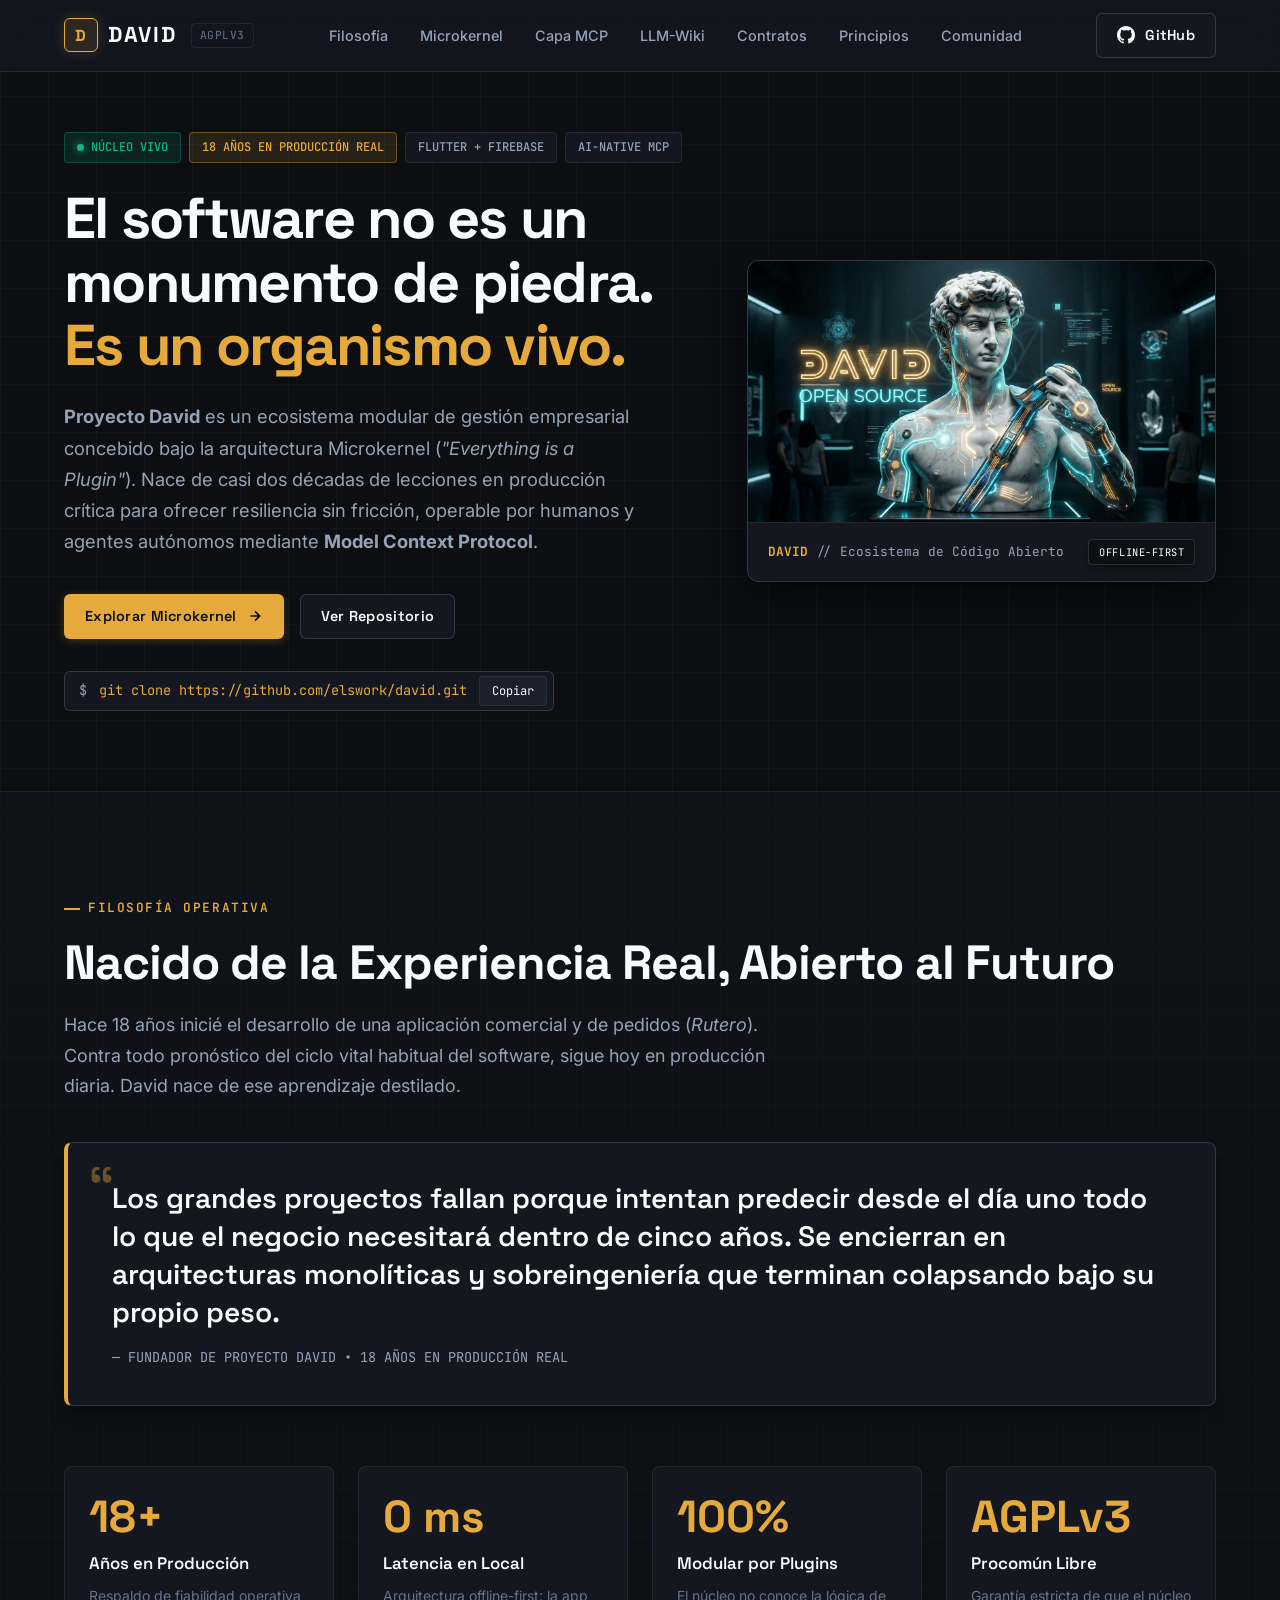
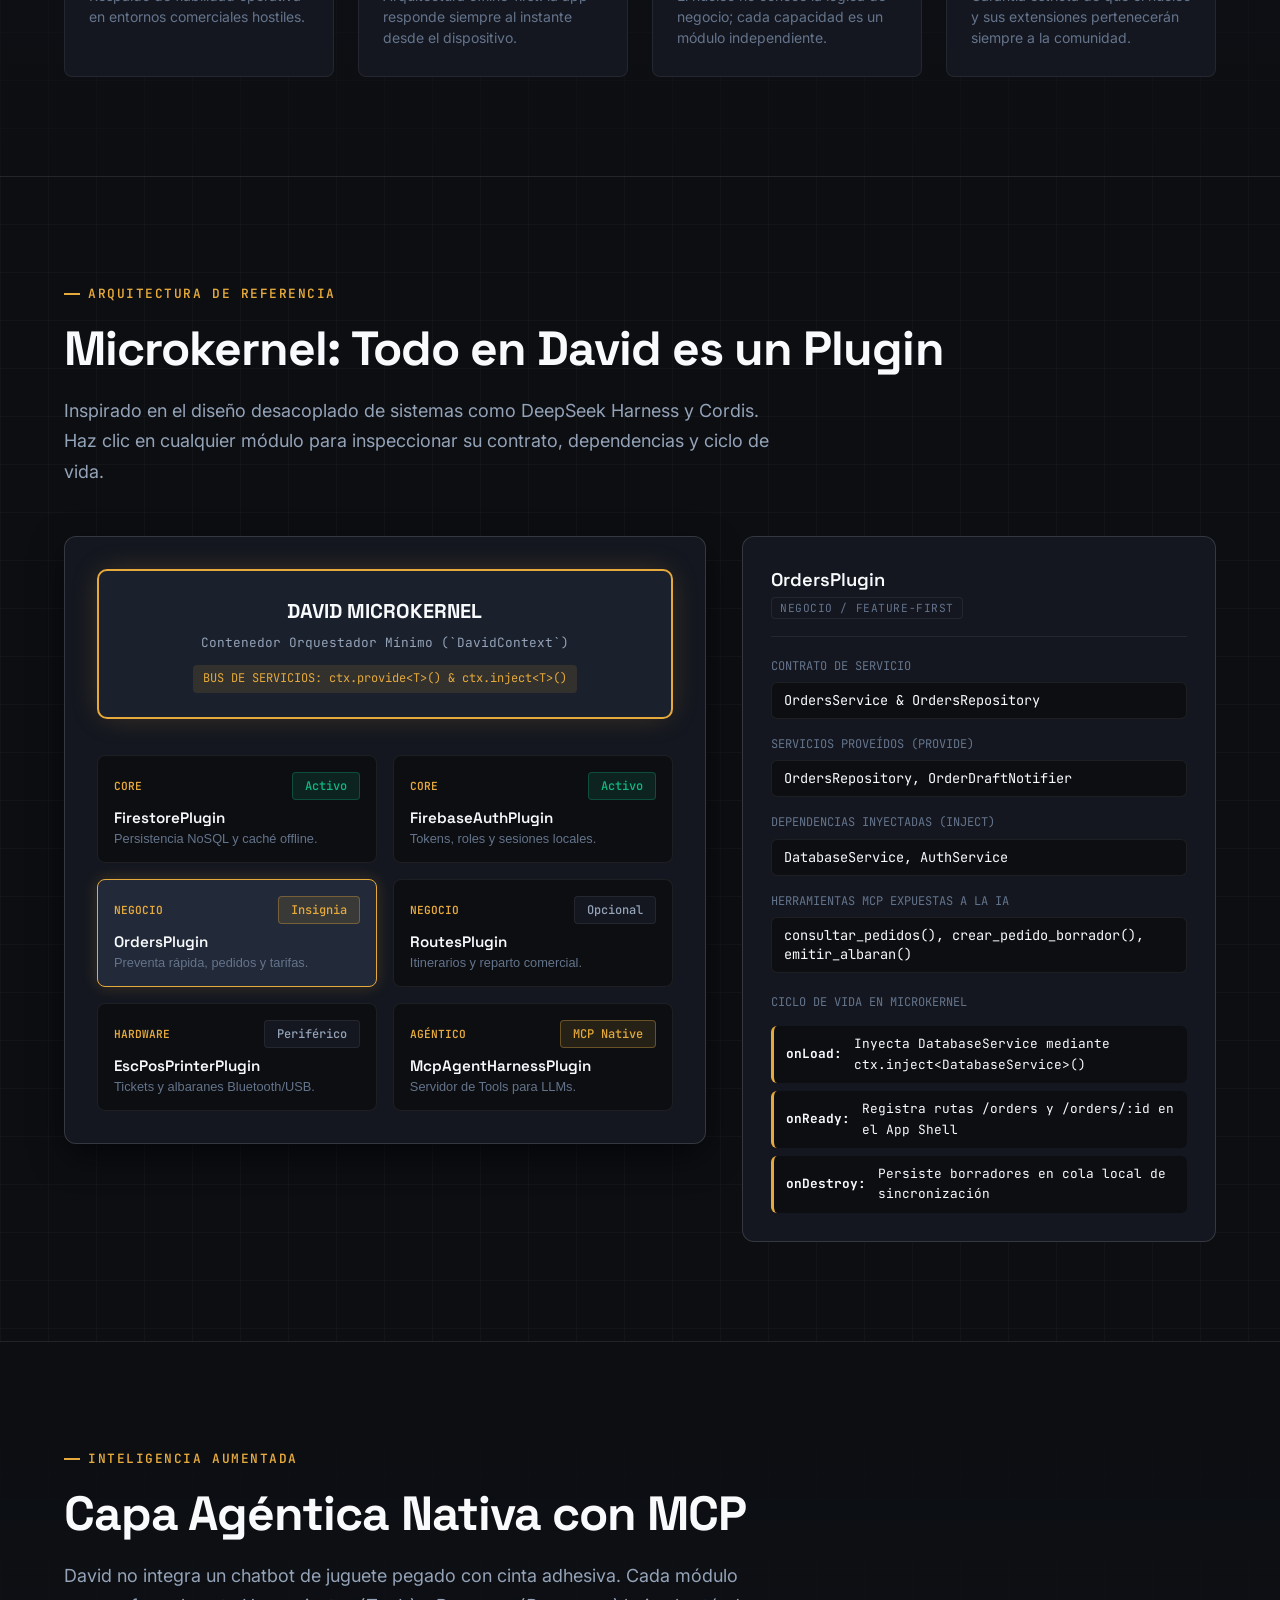
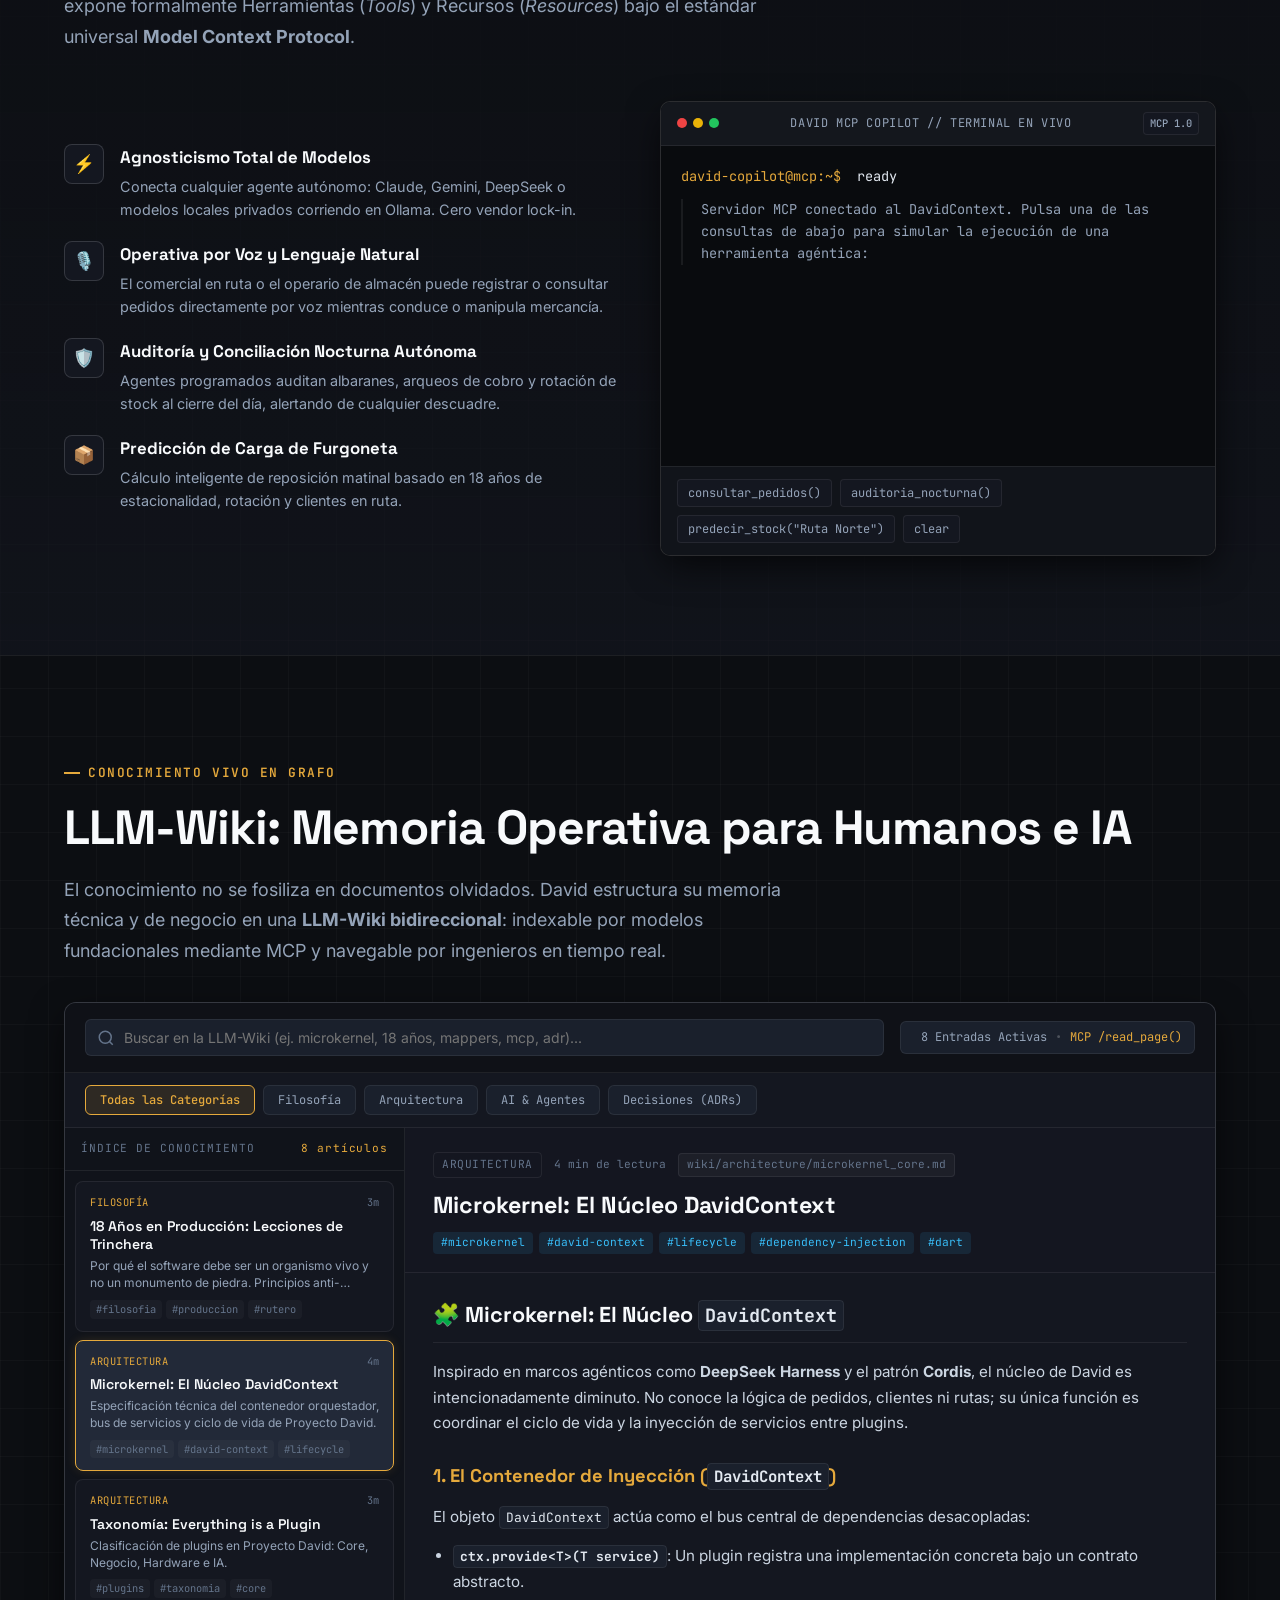
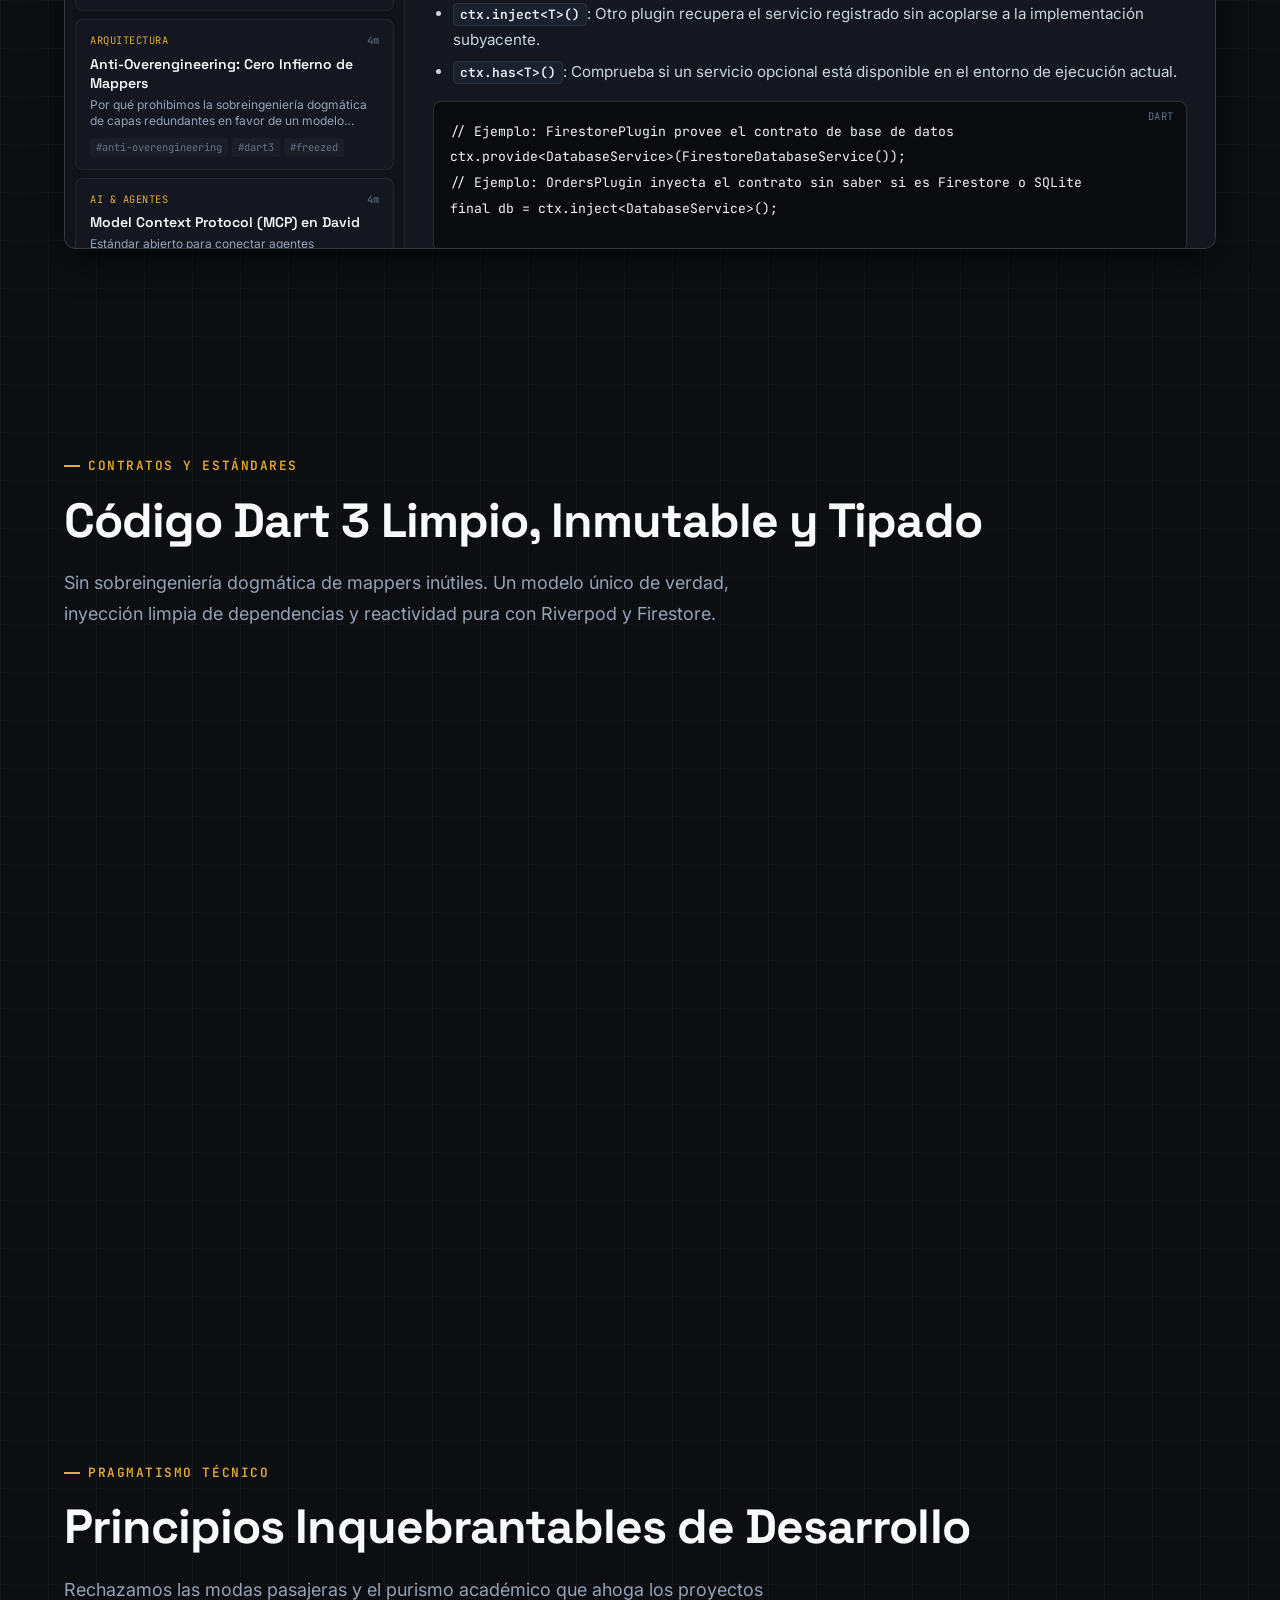
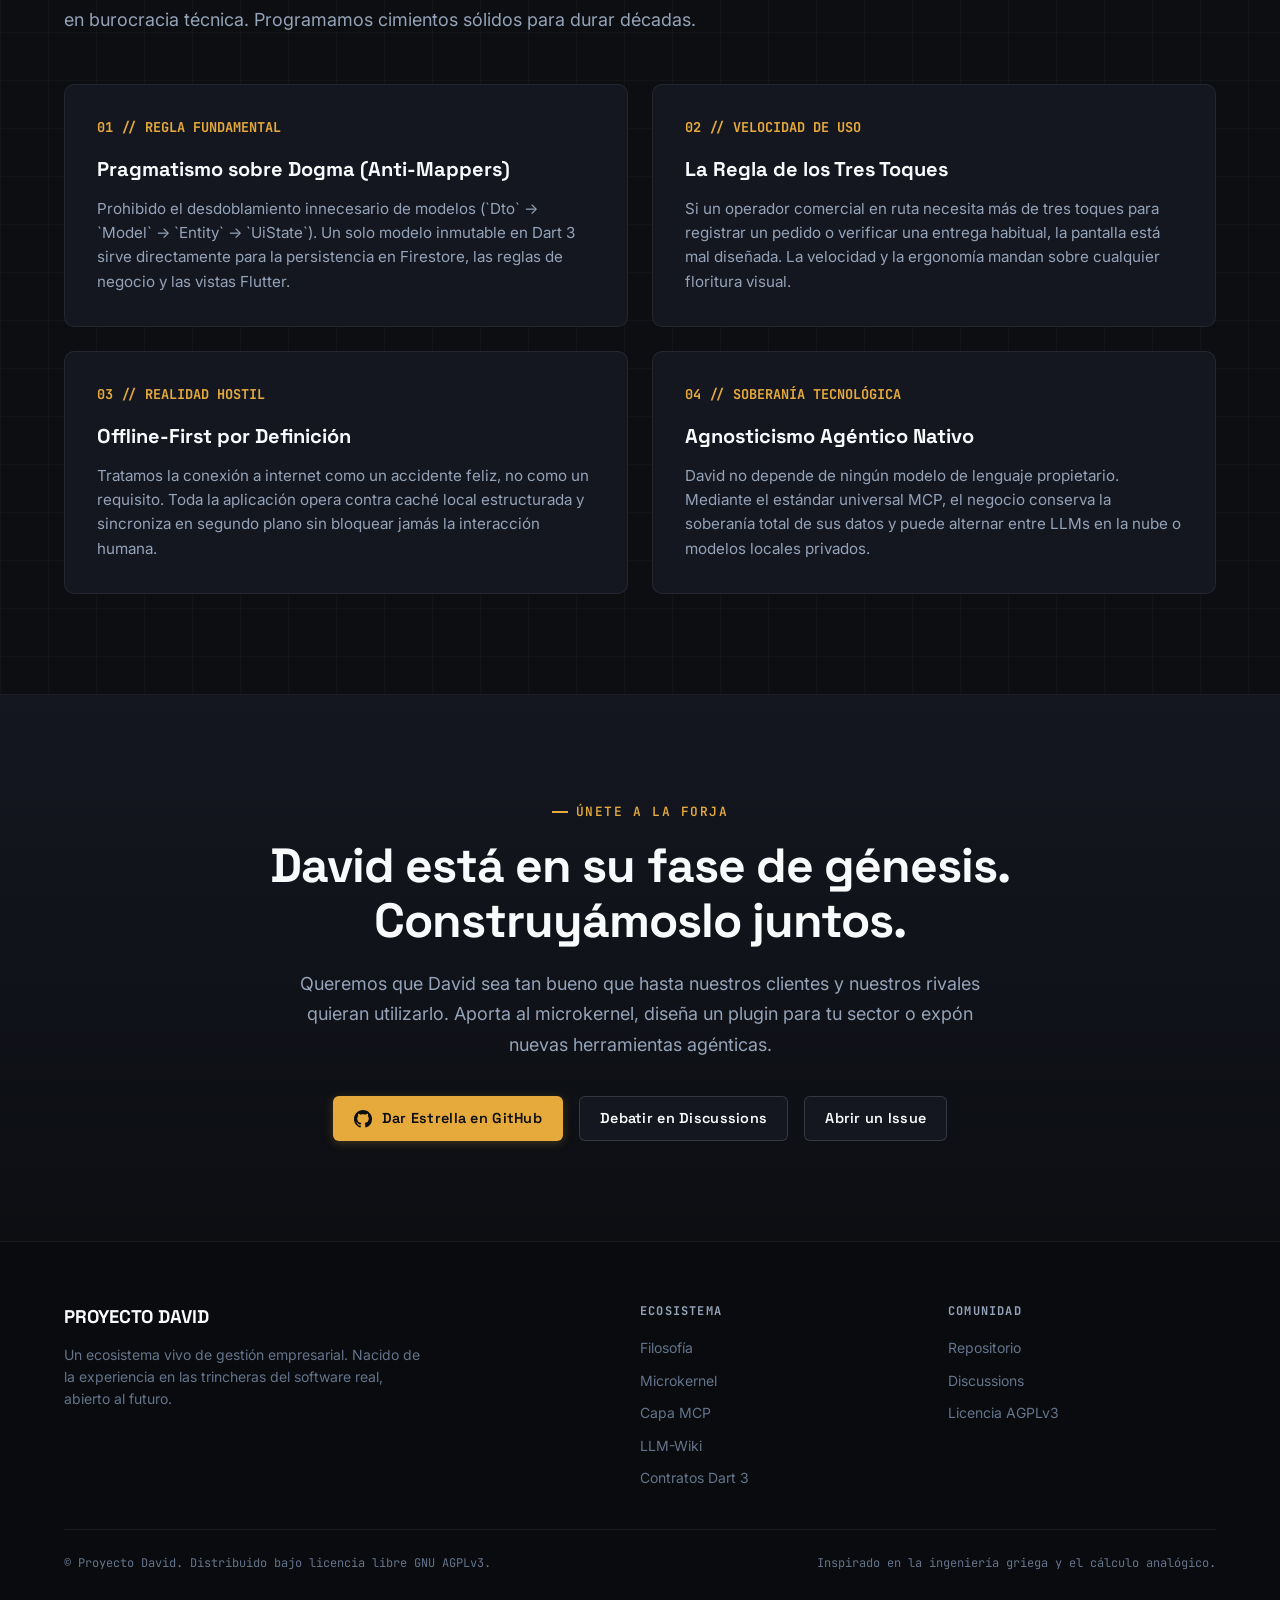
==== commit 47977da5: "feat: implement LLM-Wiki knowledge base and interactive web explorer" ====
--- a/docs/index.html
+++ b/docs/index.html
@@ -40,6 +40,7 @@
         <li><a href="#filosofia" class="nav-link">Filosofía</a></li>
         <li><a href="#arquitectura" class="nav-link">Microkernel</a></li>
         <li><a href="#mcp" class="nav-link">Capa MCP</a></li>
+        <li><a href="#wiki" class="nav-link">LLM-Wiki</a></li>
         <li><a href="#codigo" class="nav-link">Contratos</a></li>
         <li><a href="#principios" class="nav-link">Principios</a></li>
         <li><a href="#comunidad" class="nav-link">Comunidad</a></li>
@@ -385,6 +386,101 @@
     </section>
 
     <!-- ========================================================================
+         SECCIÓN LLM-WIKI: BASE DE CONOCIMIENTO VIVA Y EXPLORADOR
+         ======================================================================== -->
+    <section class="section wiki-section" id="wiki">
+      <div class="container">
+        <div class="section-eyebrow">Conocimiento Vivo en Grafo</div>
+        <h2 class="section-title">LLM-Wiki: Memoria Operativa para Humanos e IA</h2>
+        <p class="section-subtitle">
+          El conocimiento no se fosiliza en documentos olvidados. David estructura su memoria técnica y de negocio en una 
+          <strong>LLM-Wiki bidireccional</strong>: indexable por modelos fundacionales mediante MCP y navegable por ingenieros en tiempo real.
+        </p>
+
+        <div class="wiki-explorer-card">
+          <!-- Barra de Búsqueda y Filtros de la Wiki -->
+          <div class="wiki-topbar">
+            <div class="wiki-search-box">
+              <svg class="wiki-search-icon" width="18" height="18" viewBox="0 0 24 24" fill="none" stroke="currentColor" stroke-width="2">
+                <circle cx="11" cy="11" r="8"></circle>
+                <path d="m21 21-4.35-4.35"></path>
+              </svg>
+              <input type="text" id="wiki-search-input" class="wiki-search-input" placeholder="Buscar en la LLM-Wiki (ej. microkernel, 18 años, mappers, mcp, adr)..." autocomplete="off">
+              <button id="wiki-search-clear" class="wiki-clear-btn" title="Limpiar búsqueda" style="display: none;">&times;</button>
+            </div>
+            
+            <div class="wiki-meta-badge">
+              <span class="pulse-dot"></span>
+              <span id="wiki-articles-count">8 Entradas Activas</span>
+              <span class="wiki-pipe">•</span>
+              <span class="wiki-tag-mcp">MCP /read_page()</span>
+            </div>
+          </div>
+
+          <!-- Filtro de Categorías -->
+          <div class="wiki-categories-bar" id="wiki-categories-nav">
+            <button class="wiki-cat-btn active" data-category="all">Todas las Categorías</button>
+            <button class="wiki-cat-btn" data-category="Filosofía">Filosofía</button>
+            <button class="wiki-cat-btn" data-category="Arquitectura">Arquitectura</button>
+            <button class="wiki-cat-btn" data-category="AI &amp; Agentes">AI &amp; Agentes</button>
+            <button class="wiki-cat-btn" data-category="Decisiones (ADRs)">Decisiones (ADRs)</button>
+          </div>
+
+          <!-- Layout de Explorador: Lista Lateral + Lector Principal -->
+          <div class="wiki-browser-layout">
+            <!-- Columna Izquierda: Índice de Páginas -->
+            <div class="wiki-sidebar">
+              <div class="wiki-sidebar-header">
+                <span>ÍNDICE DE CONOCIMIENTO</span>
+                <span id="wiki-results-indicator" class="wiki-results-count">8 artículos</span>
+              </div>
+              <div class="wiki-articles-list" id="wiki-articles-list">
+                <!-- Se inyecta reactivamente mediante JavaScript -->
+              </div>
+            </div>
+
+            <!-- Columna Derecha: Lector de Artículo Seleccionado -->
+            <div class="wiki-reader" id="wiki-reader">
+              <div class="wiki-reader-header">
+                <div class="wiki-reader-meta">
+                  <span class="brand-tag" id="wiki-current-category">Arquitectura</span>
+                  <span class="wiki-time-chip" id="wiki-current-time">3 min de lectura</span>
+                  <span class="wiki-path-chip" id="wiki-current-path">wiki/architecture/microkernel_core.md</span>
+                </div>
+                <h3 class="wiki-reader-title" id="wiki-current-title">Microkernel: El Núcleo DavidContext</h3>
+                <div class="wiki-tags-row" id="wiki-current-tags">
+                  <!-- Tags reactivos -->
+                </div>
+              </div>
+
+              <!-- Cuerpo Renderizado del Artículo -->
+              <div class="wiki-reader-body" id="wiki-reader-body">
+                <!-- Contenido renderizado -->
+              </div>
+
+              <!-- Enlaces Relacionados / Conexiones del Grafo -->
+              <div class="wiki-reader-footer">
+                <div class="wiki-graph-title">
+                  <svg width="14" height="14" viewBox="0 0 24 24" fill="none" stroke="currentColor" stroke-width="2">
+                    <circle cx="18" cy="5" r="3"></circle>
+                    <circle cx="6" cy="12" r="3"></circle>
+                    <circle cx="18" cy="19" r="3"></circle>
+                    <line x1="8.59" y1="13.51" x2="15.42" y2="17.49"></line>
+                    <line x1="15.41" y1="6.51" x2="8.59" y2="10.49"></line>
+                  </svg>
+                  <span>Nodos Conectados en el Grafo (Wikilinks):</span>
+                </div>
+                <div class="wiki-links-chips" id="wiki-current-links">
+                  <!-- Chips de enlaces -->
+                </div>
+              </div>
+            </div>
+          </div>
+        </div>
+      </div>
+    </section>
+
+    <!-- ========================================================================
          SECCIÓN CÓDIGO Y CONTRATOS (TABS DE PRECISIÓN)
          ======================================================================== -->
     <section class="section code-section" id="codigo">
@@ -592,6 +688,7 @@
             <li><a href="#filosofia">Filosofía</a></li>
             <li><a href="#arquitectura">Microkernel</a></li>
             <li><a href="#mcp">Capa MCP</a></li>
+            <li><a href="#wiki">LLM-Wiki</a></li>
             <li><a href="#codigo">Contratos Dart 3</a></li>
           </ul>
         </div>
@@ -614,6 +711,7 @@
   </footer>
 
   <!-- Scripts -->
+  <script src="./wiki_data.js"></script>
   <script src="./app.js"></script>
 </body>
 </html>
--- a/docs/styles.css
+++ b/docs/styles.css
@@ -57,6 +57,68 @@
   /* Layout */
   --max-width: 1200px;
   --header-height: 72px;
+}
+
+/* --------------------------------------------------------------------------
+   BARRA DE PROGRESO DE SCROLL ARQUITECTÓNICA
+   -------------------------------------------------------------------------- */
+.scroll-progress-bar {
+  position: fixed;
+  top: 0;
+  left: 0;
+  height: 2px;
+  width: 0%;
+  background: linear-gradient(90deg, var(--accent-gold), var(--accent-gold-light));
+  z-index: 1000;
+  pointer-events: none;
+  transition: width 50ms linear;
+  box-shadow: 0 0 8px rgba(229, 169, 60, 0.6);
+}
+
+/* --------------------------------------------------------------------------
+   EFECTO SPOTLIGHT INTERACTIVO (LUZ TÁCTIL GUIADA POR CURSOR)
+   -------------------------------------------------------------------------- */
+.spotlight-card {
+  position: relative;
+  overflow: hidden;
+}
+
+.spotlight-card::before {
+  content: "";
+  position: absolute;
+  top: 0;
+  left: 0;
+  right: 0;
+  bottom: 0;
+  background: radial-gradient(
+    500px circle at var(--mouse-x, -500px) var(--mouse-y, -500px),
+    rgba(229, 169, 60, 0.12),
+    transparent 50%
+  );
+  pointer-events: none;
+  opacity: 0;
+  transition: opacity 0.3s ease;
+  border-radius: inherit;
+  z-index: 1;
+}
+
+.spotlight-card:hover::before {
+  opacity: 1;
+}
+
+/* --------------------------------------------------------------------------
+   ANIMACIONES DE REVELACIÓN POR SCROLL (INTERSECTION OBSERVER)
+   -------------------------------------------------------------------------- */
+.reveal {
+  opacity: 0;
+  transform: translateY(28px);
+  transition: opacity 0.7s cubic-bezier(0.16, 1, 0.3, 1), transform 0.7s cubic-bezier(0.16, 1, 0.3, 1);
+  will-change: opacity, transform;
+}
+
+.reveal.revealed {
+  opacity: 1;
+  transform: translateY(0);
 }
 
 /* --------------------------------------------------------------------------
@@ -452,9 +514,10 @@
   border-color: var(--accent-gold);
 }
 
-/* Envoltorio Visual del Banner */
+/* Envoltorio Visual del Banner con Perspectiva 3D */
 .hero-visual {
   position: relative;
+  perspective: 1200px;
 }
 
 .banner-frame {
@@ -464,25 +527,29 @@
   border: 1px solid var(--border-medium);
   background: var(--bg-surface);
   box-shadow: var(--shadow-elevated);
-  transition: border-color var(--transition-smooth);
+  transform-style: preserve-3d;
+  transition: border-color var(--transition-smooth), transform 0.15s ease-out, box-shadow var(--transition-smooth);
+  will-change: transform;
 }
 
 .banner-frame:hover {
   border-color: var(--border-gold);
+  box-shadow: 0 20px 40px -10px rgba(0, 0, 0, 0.8), 0 0 30px rgba(229, 169, 60, 0.2);
 }
 
 .banner-frame img {
   width: 100%;
   height: auto;
   object-fit: cover;
+  transform: translateZ(10px);
   transition: transform 0.6s cubic-bezier(0.16, 1, 0.3, 1);
 }
 
 .banner-frame:hover img {
-  transform: scale(1.02);
-}
-
-/* Coordenadas y Metadatos de la Galería */
+  transform: translateZ(18px) scale(1.02);
+}
+
+/* Coordenadas y Metadatos de la Galería Flotantes en 3D */
 .frame-telemetry {
   position: absolute;
   top: 14px;
@@ -492,6 +559,7 @@
   justify-content: space-between;
   align-items: center;
   pointer-events: none;
+  transform: translateZ(28px);
 }
 
 .telemetry-chip {
@@ -505,6 +573,7 @@
   border: 1px solid rgba(255, 255, 255, 0.12);
   letter-spacing: 0.05em;
   text-transform: uppercase;
+  box-shadow: 0 4px 12px rgba(0, 0, 0, 0.4);
 }
 
 .frame-footer {
@@ -1216,6 +1285,546 @@
   color: var(--text-muted);
   font-family: var(--font-mono);
   font-size: 0.75rem;
+}
+
+/* --------------------------------------------------------------------------
+   12. SECCIÓN LLM-WIKI (EXPLORADOR DE CONOCIMIENTO VIVO)
+   -------------------------------------------------------------------------- */
+.wiki-section {
+  position: relative;
+}
+
+.wiki-explorer-card {
+  background: var(--bg-surface);
+  border: 1px solid var(--border-medium);
+  border-radius: 12px;
+  overflow: hidden;
+  box-shadow: var(--shadow-elevated);
+  margin-top: 36px;
+}
+
+/* Barra superior de búsqueda y metadatos */
+.wiki-topbar {
+  display: flex;
+  justify-content: space-between;
+  align-items: center;
+  padding: 16px 20px;
+  border-bottom: 1px solid var(--border-subtle);
+  background: rgba(12, 14, 18, 0.6);
+  gap: 16px;
+  flex-wrap: wrap;
+}
+
+.wiki-search-box {
+  position: relative;
+  flex: 1;
+  min-width: 260px;
+  display: flex;
+  align-items: center;
+}
+
+.wiki-search-icon {
+  position: absolute;
+  left: 12px;
+  color: var(--text-muted);
+  pointer-events: none;
+}
+
+.wiki-search-input {
+  width: 100%;
+  background: var(--bg-surface-elevated);
+  border: 1px solid var(--border-subtle);
+  border-radius: 6px;
+  padding: 9px 36px 9px 38px;
+  font-family: var(--font-body);
+  font-size: 0.875rem;
+  color: var(--text-primary);
+  outline: none;
+  transition: border-color var(--transition-fast), box-shadow var(--transition-fast);
+}
+
+.wiki-search-input:focus {
+  border-color: var(--accent-gold);
+  box-shadow: 0 0 0 2px var(--accent-gold-soft);
+}
+
+.wiki-clear-btn {
+  position: absolute;
+  right: 10px;
+  background: none;
+  border: none;
+  color: var(--text-muted);
+  font-size: 1.2rem;
+  cursor: pointer;
+  line-height: 1;
+  padding: 0 4px;
+}
+
+.wiki-clear-btn:hover {
+  color: var(--text-primary);
+}
+
+.wiki-meta-badge {
+  display: flex;
+  align-items: center;
+  gap: 8px;
+  font-family: var(--font-mono);
+  font-size: 0.75rem;
+  color: var(--text-secondary);
+  background: var(--bg-surface-elevated);
+  padding: 6px 12px;
+  border-radius: 6px;
+  border: 1px solid var(--border-subtle);
+}
+
+.wiki-pipe {
+  color: var(--border-strong);
+}
+
+.wiki-tag-mcp {
+  color: var(--accent-gold);
+}
+
+/* Barra de categorías */
+.wiki-categories-bar {
+  display: flex;
+  gap: 8px;
+  padding: 12px 20px;
+  background: var(--bg-surface);
+  border-bottom: 1px solid var(--border-subtle);
+  overflow-x: auto;
+}
+
+.wiki-cat-btn {
+  background: var(--bg-surface-elevated);
+  border: 1px solid var(--border-subtle);
+  color: var(--text-secondary);
+  padding: 6px 14px;
+  border-radius: 6px;
+  font-family: var(--font-mono);
+  font-size: 0.75rem;
+  cursor: pointer;
+  white-space: nowrap;
+  transition: all var(--transition-fast);
+}
+
+.wiki-cat-btn:hover {
+  border-color: var(--border-strong);
+  color: var(--text-primary);
+}
+
+.wiki-cat-btn.active {
+  background: var(--accent-gold-soft);
+  border-color: var(--accent-gold);
+  color: var(--accent-gold);
+  font-weight: 500;
+}
+
+/* Layout del Navegador: Sidebar + Reader */
+.wiki-browser-layout {
+  display: grid;
+  grid-template-columns: 340px 1fr;
+  min-height: 540px;
+  max-height: 720px;
+}
+
+/* Columna Izquierda: Índice */
+.wiki-sidebar {
+  border-right: 1px solid var(--border-subtle);
+  background: rgba(12, 14, 18, 0.4);
+  display: flex;
+  flex-direction: column;
+  overflow: hidden;
+}
+
+.wiki-sidebar-header {
+  padding: 12px 16px;
+  border-bottom: 1px solid var(--border-subtle);
+  font-family: var(--font-mono);
+  font-size: 0.7rem;
+  letter-spacing: 0.08em;
+  color: var(--text-muted);
+  display: flex;
+  justify-content: space-between;
+  align-items: center;
+}
+
+.wiki-results-count {
+  color: var(--accent-gold);
+}
+
+.wiki-articles-list {
+  flex: 1;
+  overflow-y: auto;
+  padding: 10px;
+  display: flex;
+  flex-direction: column;
+  gap: 8px;
+}
+
+.wiki-article-item {
+  background: var(--bg-surface);
+  border: 1px solid var(--border-subtle);
+  border-radius: 8px;
+  padding: 12px 14px;
+  cursor: pointer;
+  transition: all var(--transition-fast);
+  text-align: left;
+}
+
+.wiki-article-item:hover {
+  background: var(--bg-surface-elevated);
+  border-color: var(--border-medium);
+  transform: translateX(2px);
+}
+
+.wiki-article-item.active {
+  background: var(--bg-surface-active);
+  border-color: var(--accent-gold);
+  box-shadow: 0 0 12px -2px var(--accent-gold-glow);
+}
+
+.wiki-item-top {
+  display: flex;
+  justify-content: space-between;
+  align-items: center;
+  margin-bottom: 6px;
+}
+
+.wiki-item-cat {
+  font-family: var(--font-mono);
+  font-size: 0.65rem;
+  color: var(--accent-gold);
+  text-transform: uppercase;
+  letter-spacing: 0.05em;
+}
+
+.wiki-item-time {
+  font-family: var(--font-mono);
+  font-size: 0.65rem;
+  color: var(--text-muted);
+}
+
+.wiki-item-title {
+  font-family: var(--font-display);
+  font-size: 0.875rem;
+  font-weight: 600;
+  color: var(--text-primary);
+  line-height: 1.35;
+  margin-bottom: 4px;
+}
+
+.wiki-item-desc {
+  font-size: 0.75rem;
+  color: var(--text-secondary);
+  line-height: 1.4;
+  display: -webkit-box;
+  -webkit-line-clamp: 2;
+  -webkit-box-orient: vertical;
+  overflow: hidden;
+  margin-bottom: 8px;
+}
+
+.wiki-item-tags {
+  display: flex;
+  flex-wrap: wrap;
+  gap: 4px;
+}
+
+.wiki-item-tag {
+  font-family: var(--font-mono);
+  font-size: 0.65rem;
+  color: var(--text-muted);
+  background: rgba(255, 255, 255, 0.03);
+  padding: 1px 6px;
+  border-radius: 4px;
+}
+
+/* Estado vacío */
+.wiki-empty-state {
+  padding: 40px 20px;
+  text-align: center;
+  color: var(--text-muted);
+}
+
+.wiki-empty-icon {
+  font-size: 2rem;
+  margin-bottom: 12px;
+}
+
+.wiki-empty-state p {
+  font-size: 0.85rem;
+  margin-bottom: 16px;
+}
+
+.wiki-reset-btn {
+  background: var(--bg-surface-elevated);
+  border: 1px solid var(--border-subtle);
+  color: var(--accent-gold);
+  padding: 6px 12px;
+  border-radius: 6px;
+  font-family: var(--font-mono);
+  font-size: 0.75rem;
+  cursor: pointer;
+}
+
+/* Columna Derecha: Lector de Artículo */
+.wiki-reader {
+  display: flex;
+  flex-direction: column;
+  overflow-y: auto;
+  background: var(--bg-surface);
+}
+
+.wiki-reader-header {
+  padding: 24px 28px 18px 28px;
+  border-bottom: 1px solid var(--border-subtle);
+  background: rgba(20, 23, 32, 0.5);
+}
+
+.wiki-reader-meta {
+  display: flex;
+  align-items: center;
+  gap: 12px;
+  margin-bottom: 12px;
+  flex-wrap: wrap;
+}
+
+.wiki-time-chip, .wiki-path-chip {
+  font-family: var(--font-mono);
+  font-size: 0.7rem;
+  color: var(--text-muted);
+}
+
+.wiki-path-chip {
+  background: rgba(255, 255, 255, 0.04);
+  padding: 2px 8px;
+  border-radius: 4px;
+  border: 1px solid var(--border-subtle);
+}
+
+.wiki-reader-title {
+  font-family: var(--font-display);
+  font-size: 1.45rem;
+  color: var(--text-primary);
+  line-height: 1.3;
+  margin-bottom: 12px;
+}
+
+.wiki-tags-row {
+  display: flex;
+  flex-wrap: wrap;
+  gap: 6px;
+}
+
+.wiki-tag {
+  font-family: var(--font-mono);
+  font-size: 0.7rem;
+  color: var(--tech-cyan);
+  background: var(--tech-cyan-soft);
+  padding: 2px 8px;
+  border-radius: 4px;
+}
+
+/* Cuerpo del Artículo Renderizado */
+.wiki-reader-body {
+  padding: 24px 28px;
+  flex: 1;
+  color: #cbd5e1;
+  font-size: 0.95rem;
+  line-height: 1.7;
+}
+
+.wiki-h1 {
+  font-family: var(--font-display);
+  font-size: 1.35rem;
+  color: var(--text-primary);
+  margin-bottom: 16px;
+  border-bottom: 1px solid var(--border-subtle);
+  padding-bottom: 8px;
+}
+
+.wiki-h2 {
+  font-family: var(--font-display);
+  font-size: 1.15rem;
+  color: var(--accent-gold);
+  margin-top: 24px;
+  margin-bottom: 12px;
+}
+
+.wiki-h3 {
+  font-family: var(--font-display);
+  font-size: 1rem;
+  color: var(--text-primary);
+  margin-top: 18px;
+  margin-bottom: 8px;
+}
+
+.wiki-p {
+  margin-bottom: 14px;
+}
+
+.wiki-quote {
+  border-left: 3px solid var(--accent-gold);
+  padding: 10px 16px;
+  background: var(--accent-gold-soft);
+  color: #fde68a;
+  font-style: italic;
+  margin-bottom: 16px;
+  border-radius: 0 6px 6px 0;
+}
+
+.wiki-inline-code {
+  font-family: var(--font-mono);
+  font-size: 0.85em;
+  background: var(--bg-surface-elevated);
+  border: 1px solid var(--border-subtle);
+  color: #e2e8f0;
+  padding: 2px 6px;
+  border-radius: 4px;
+}
+
+.wiki-code-block {
+  position: relative;
+  background: #090b0e;
+  border: 1px solid var(--border-medium);
+  border-radius: 8px;
+  padding: 16px;
+  margin: 16px 0;
+  overflow-x: auto;
+}
+
+.wiki-code-lang {
+  position: absolute;
+  top: 6px;
+  right: 12px;
+  font-family: var(--font-mono);
+  font-size: 0.65rem;
+  color: var(--text-muted);
+  text-transform: uppercase;
+  letter-spacing: 0.05em;
+}
+
+.wiki-code-block code {
+  font-family: var(--font-mono);
+  font-size: 0.82rem;
+  color: #f1f5f9;
+  line-height: 1.5;
+}
+
+.wiki-wikilink {
+  color: var(--accent-gold);
+  text-decoration: none;
+  font-weight: 500;
+  border-bottom: 1px dashed var(--accent-gold);
+  padding-bottom: 1px;
+  transition: all var(--transition-fast);
+}
+
+.wiki-wikilink:hover {
+  color: #fef08a;
+  border-bottom-style: solid;
+  background: var(--accent-gold-soft);
+  border-radius: 2px;
+}
+
+.wiki-ul, .wiki-ol {
+  margin-left: 20px;
+  margin-bottom: 16px;
+}
+
+.wiki-li, .wiki-oli {
+  margin-bottom: 6px;
+}
+
+.wiki-divider {
+  border: none;
+  border-top: 1px solid var(--border-subtle);
+  margin: 24px 0;
+}
+
+.wiki-table-wrapper {
+  overflow-x: auto;
+  margin: 18px 0;
+}
+
+.wiki-table {
+  width: 100%;
+  border-collapse: collapse;
+  font-size: 0.85rem;
+}
+
+.wiki-table th {
+  background: var(--bg-surface-elevated);
+  color: var(--text-primary);
+  text-align: left;
+  padding: 10px 14px;
+  border-bottom: 2px solid var(--border-medium);
+  font-family: var(--font-mono);
+  font-size: 0.75rem;
+  text-transform: uppercase;
+  letter-spacing: 0.05em;
+}
+
+.wiki-table td {
+  padding: 10px 14px;
+  border-bottom: 1px solid var(--border-subtle);
+  color: var(--text-secondary);
+}
+
+.wiki-table tr:hover td {
+  background: rgba(255, 255, 255, 0.02);
+}
+
+/* Pie del Artículo: Grafo de Enlaces */
+.wiki-reader-footer {
+  padding: 16px 28px 24px 28px;
+  border-top: 1px solid var(--border-subtle);
+  background: rgba(12, 14, 18, 0.3);
+}
+
+.wiki-graph-title {
+  display: flex;
+  align-items: center;
+  gap: 8px;
+  font-family: var(--font-mono);
+  font-size: 0.75rem;
+  color: var(--text-muted);
+  margin-bottom: 10px;
+}
+
+.wiki-links-chips {
+  display: flex;
+  flex-wrap: wrap;
+  gap: 8px;
+}
+
+.wiki-link-chip {
+  display: inline-flex;
+  align-items: center;
+  gap: 6px;
+  background: var(--bg-surface-elevated);
+  border: 1px solid var(--border-subtle);
+  color: var(--text-secondary);
+  padding: 6px 12px;
+  border-radius: 6px;
+  font-family: var(--font-mono);
+  font-size: 0.75rem;
+  cursor: pointer;
+  transition: all var(--transition-fast);
+}
+
+.wiki-link-chip:hover {
+  background: var(--accent-gold-soft);
+  border-color: var(--accent-gold);
+  color: var(--accent-gold);
+}
+
+.wiki-no-links {
+  font-family: var(--font-mono);
+  font-size: 0.75rem;
+  color: var(--text-muted);
+  font-style: italic;
 }
 
 /* --------------------------------------------------------------------------
@@ -1237,6 +1846,17 @@
   
   .mcp-grid {
     grid-template-columns: 1fr;
+  }
+
+  .wiki-browser-layout {
+    grid-template-columns: 1fr;
+    max-height: none;
+  }
+
+  .wiki-sidebar {
+    border-right: none;
+    border-bottom: 1px solid var(--border-subtle);
+    max-height: 280px;
   }
   
   .metrics-grid {
@@ -1275,4 +1895,18 @@
   .manifesto-quote-card {
     padding: 24px;
   }
-}
+
+  .wiki-topbar {
+    flex-direction: column;
+    align-items: stretch;
+  }
+
+  .wiki-meta-badge {
+    justify-content: center;
+  }
+
+  .wiki-reader-header, .wiki-reader-body, .wiki-reader-footer {
+    padding: 16px;
+  }
+}
+
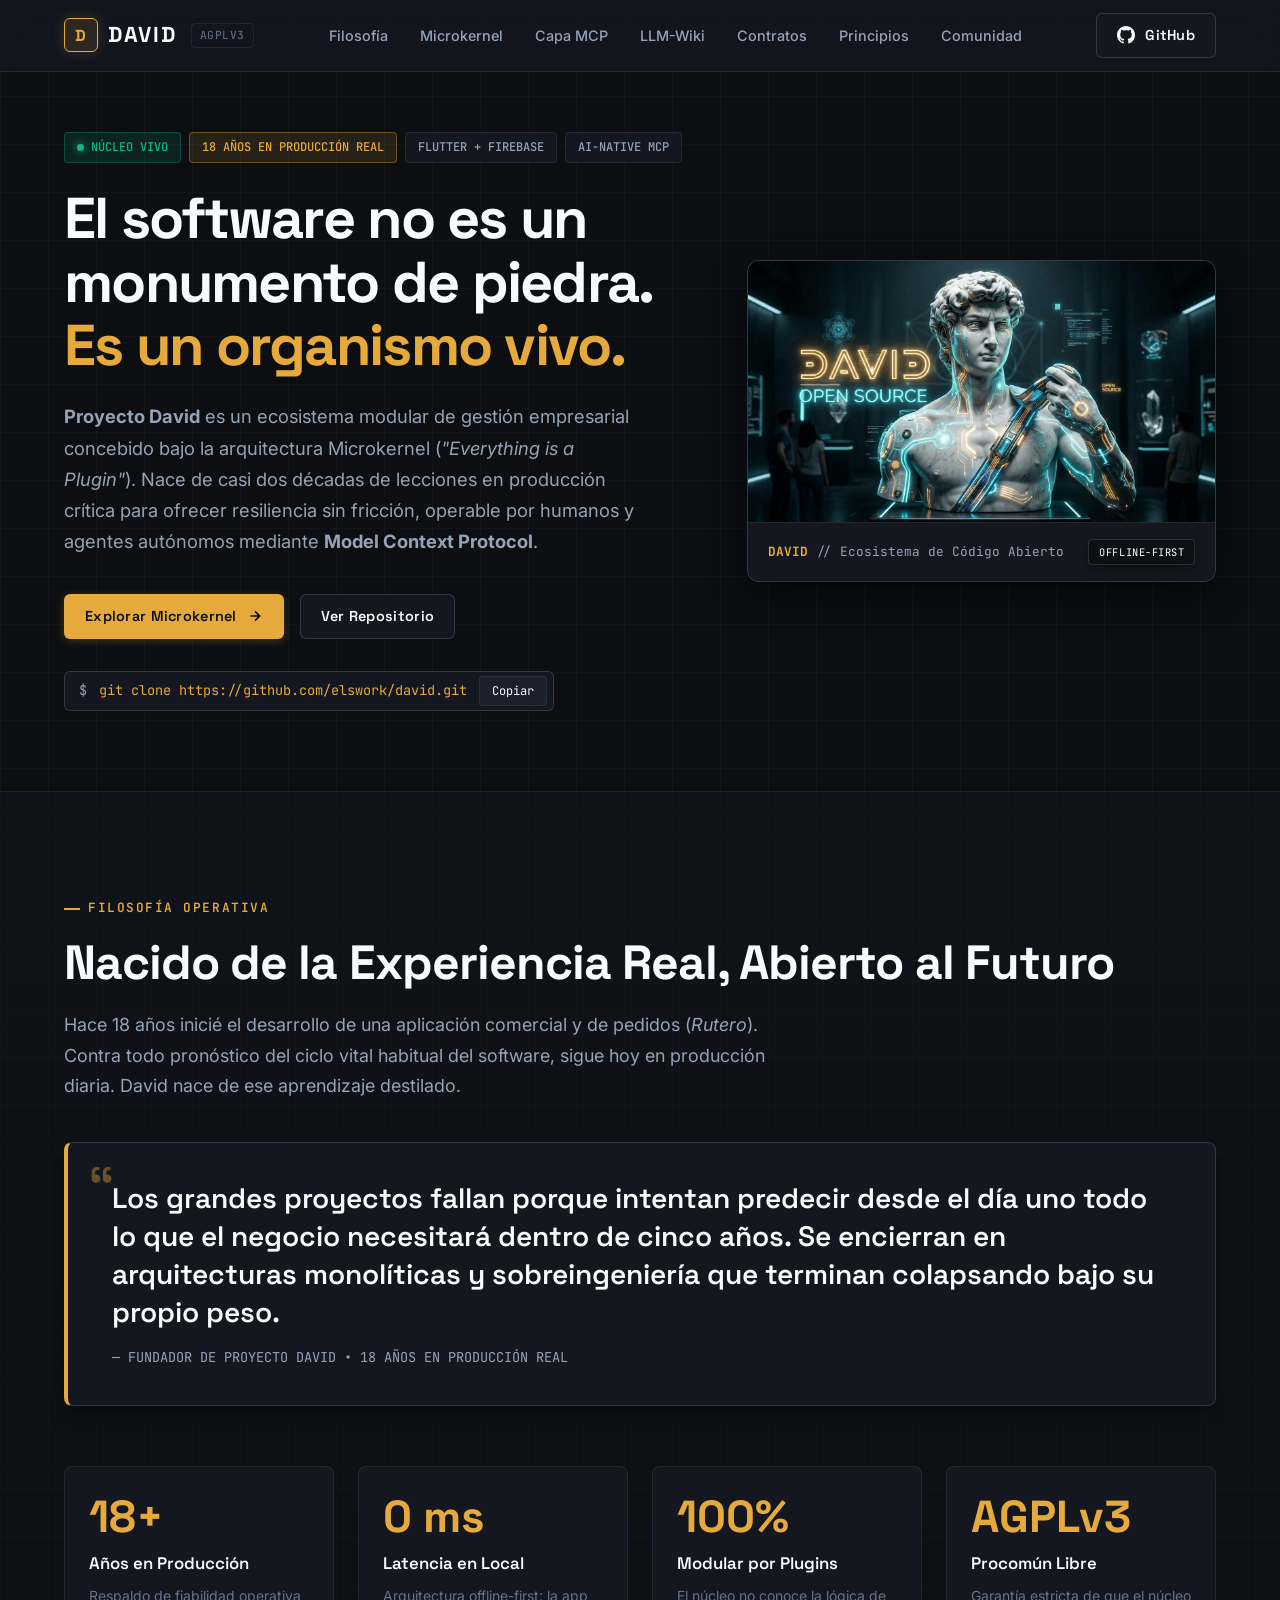
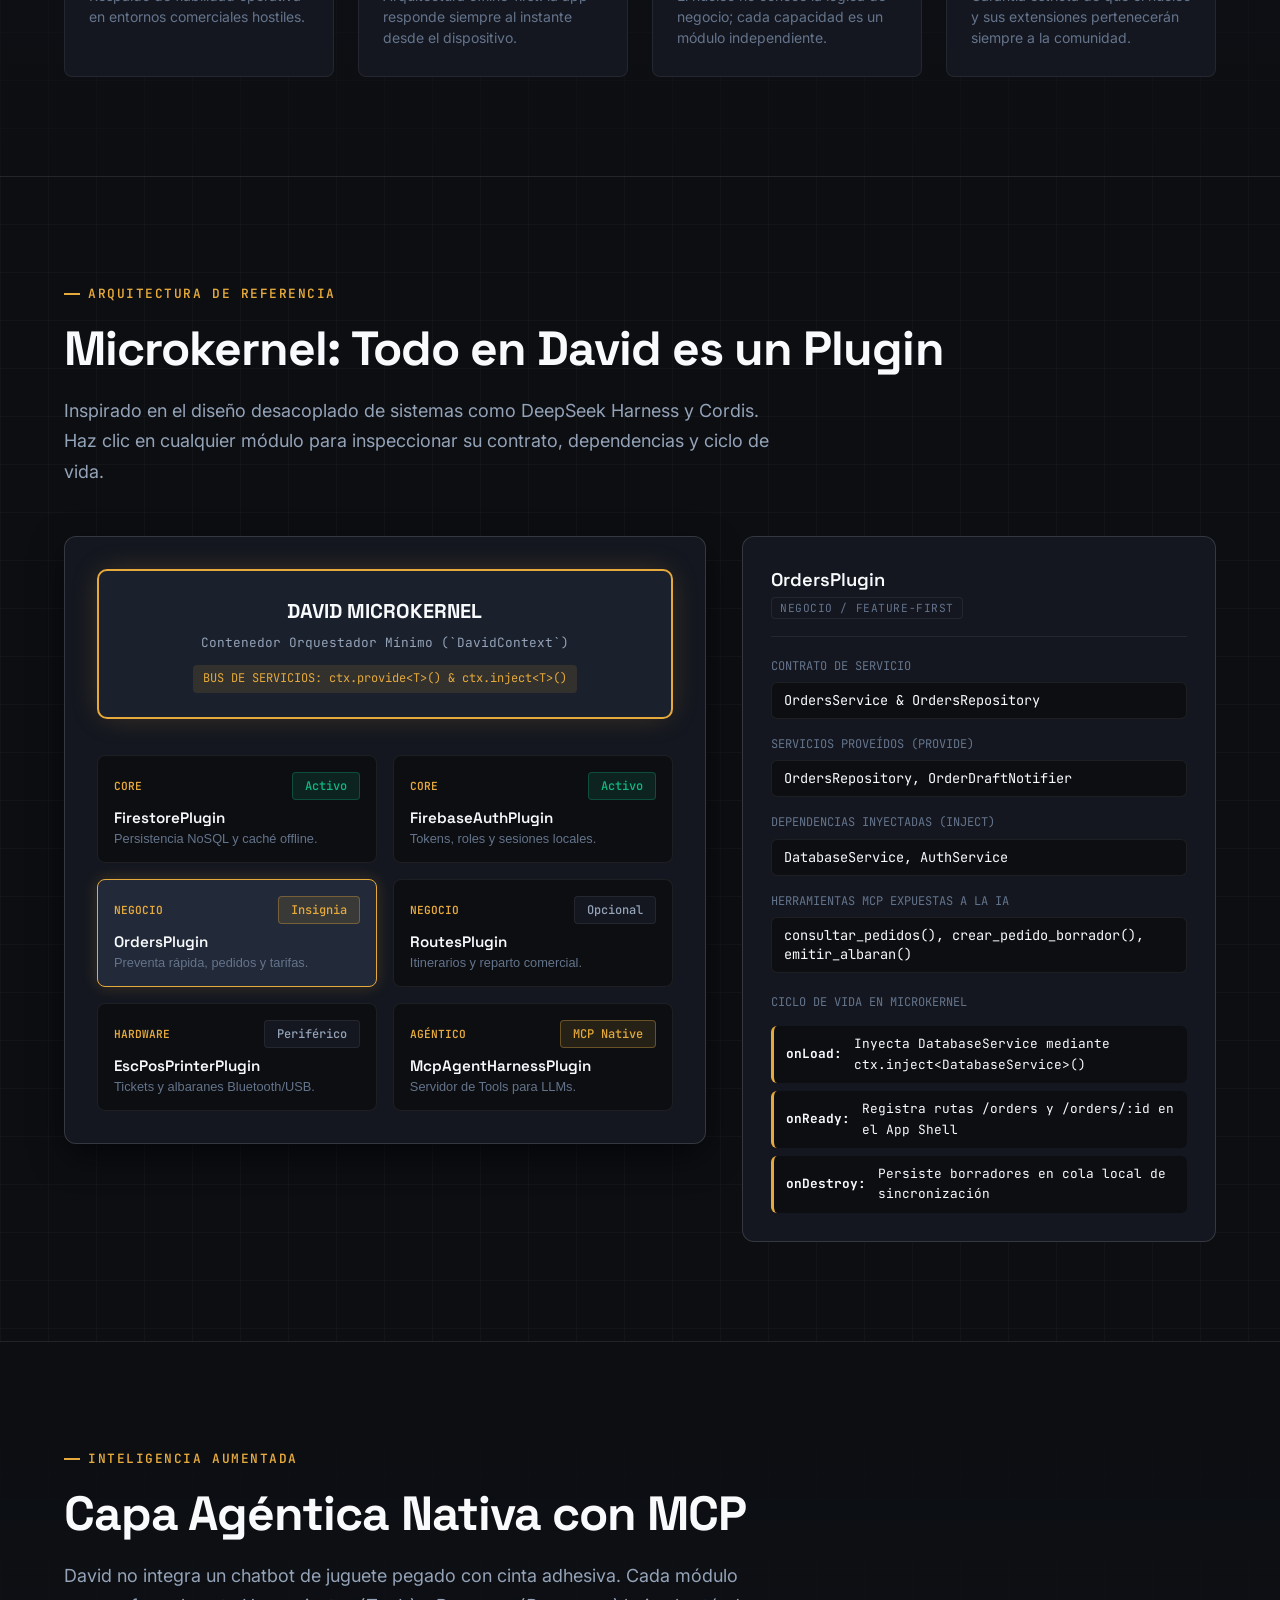
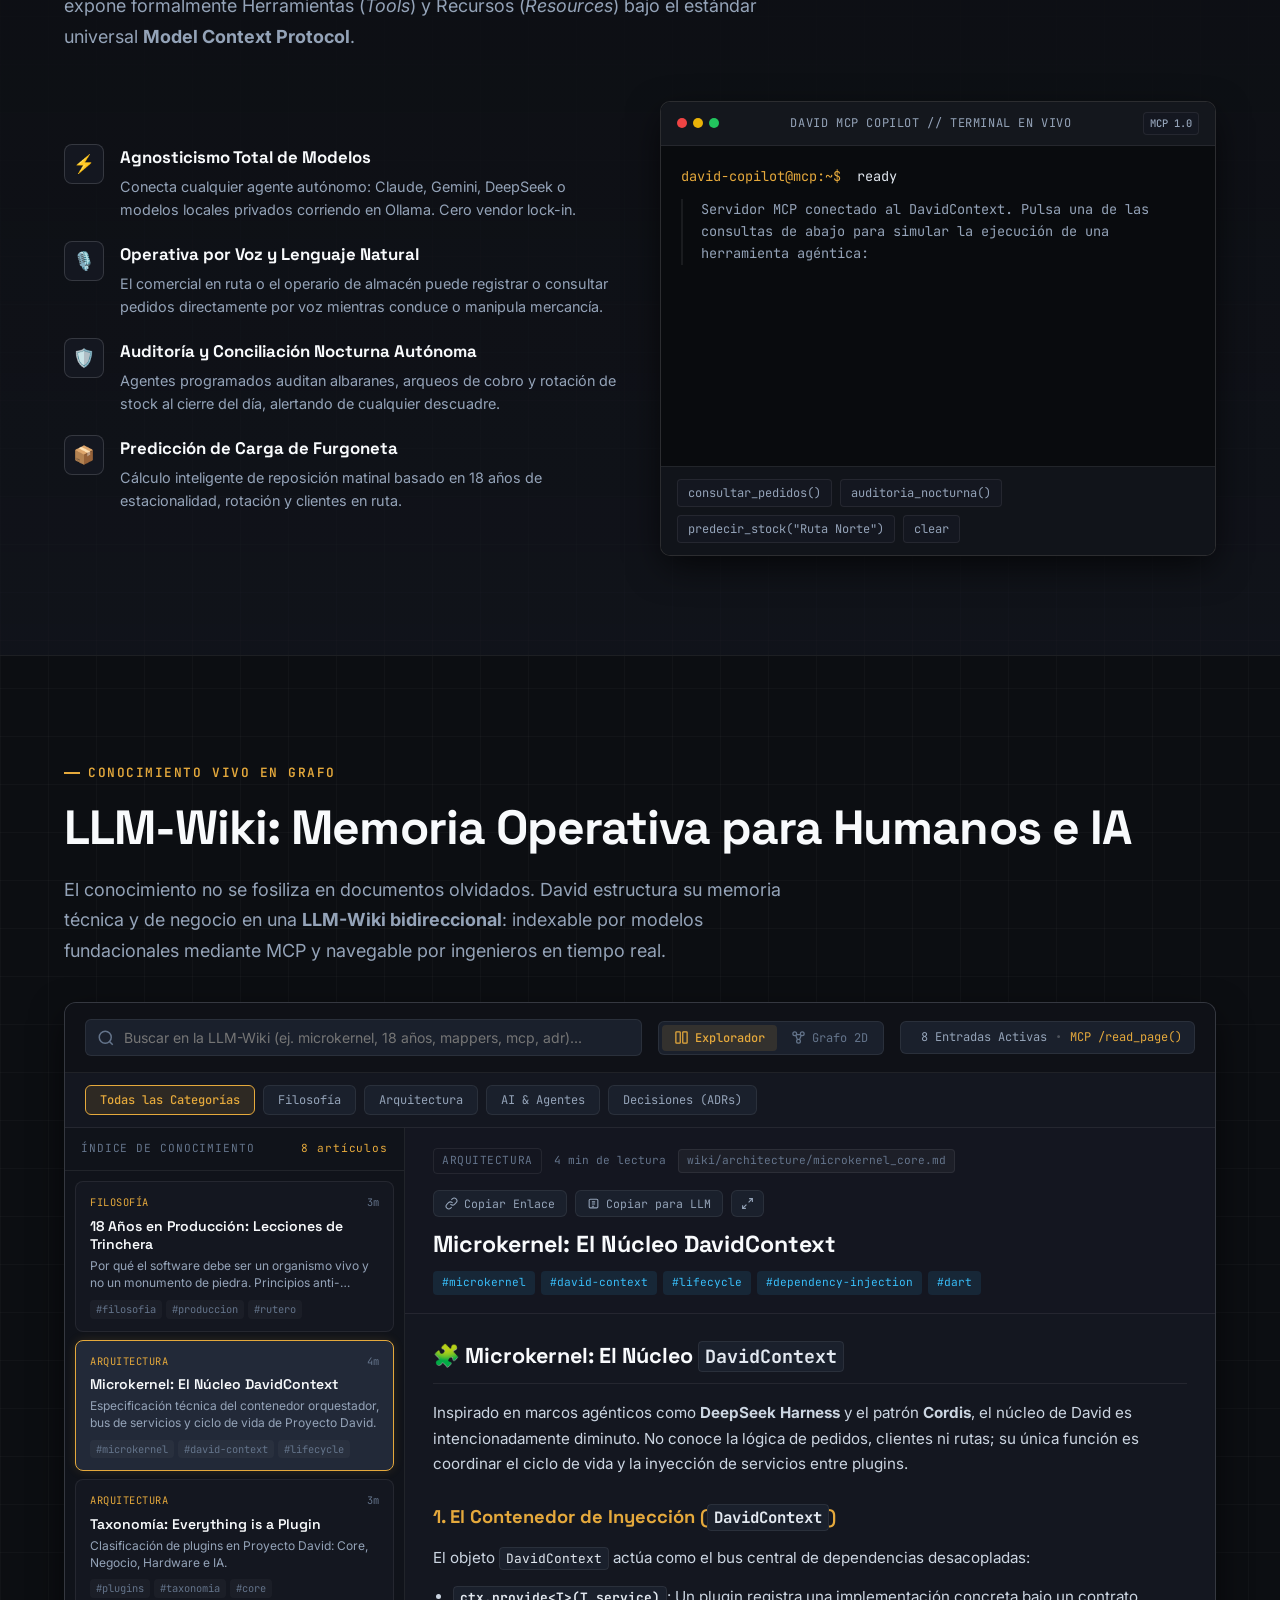
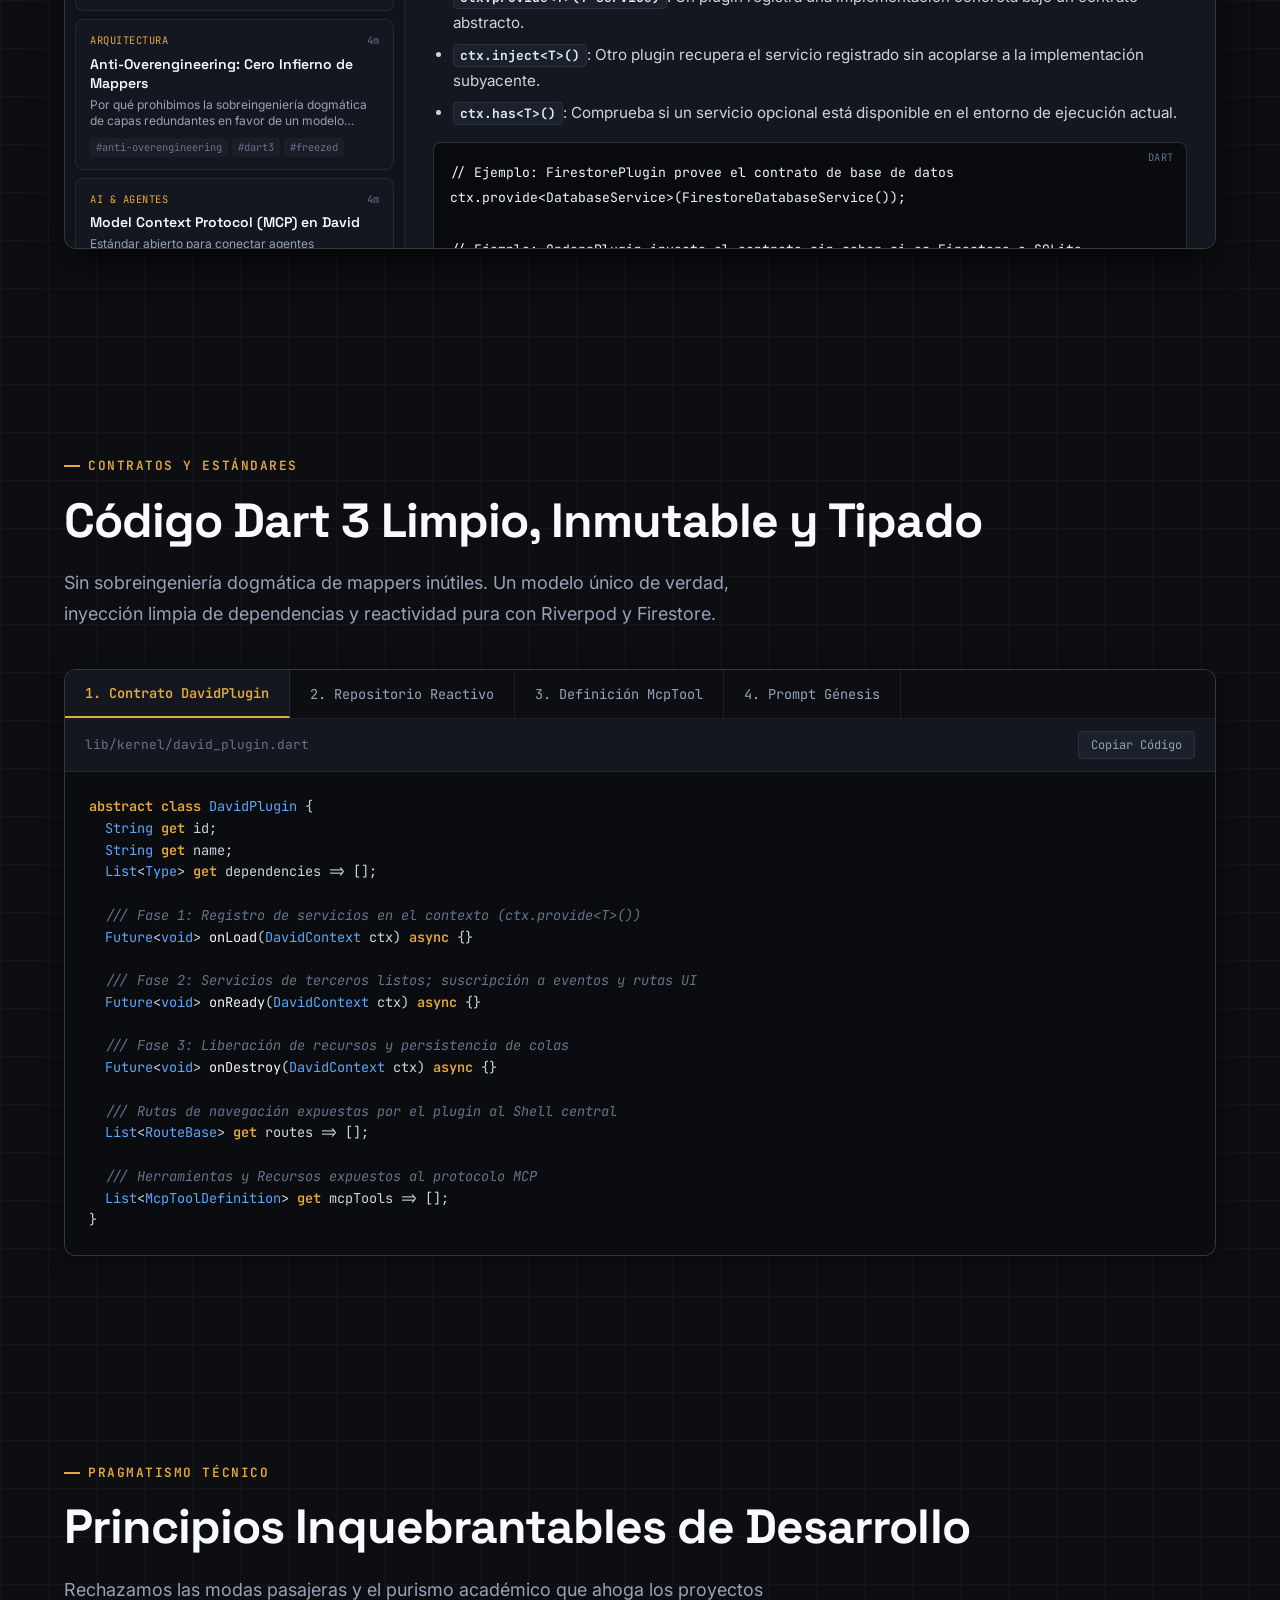
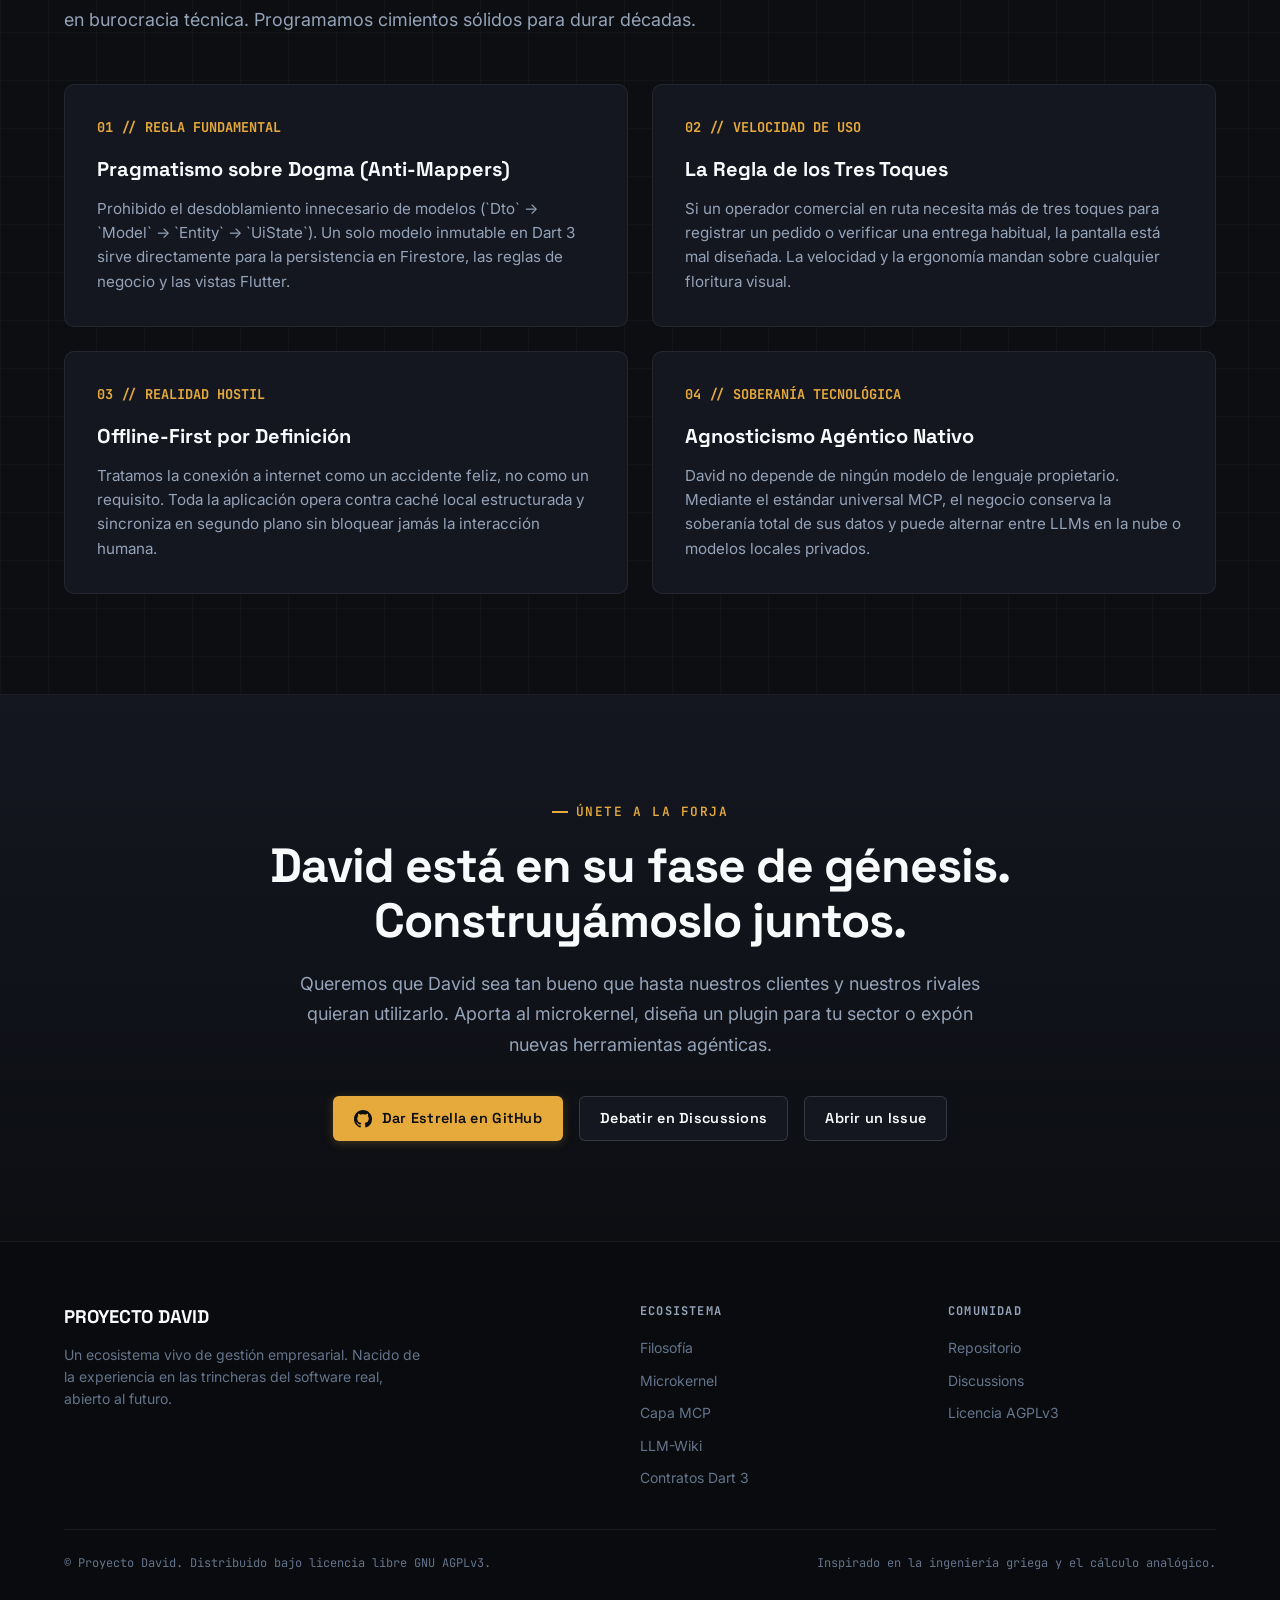
==== commit 6d061ff3: "feat: add 2D interactive knowledge graph, deep linking, and zen mode to LLM-Wiki" ====
--- a/docs/index.html
+++ b/docs/index.html
@@ -408,6 +408,18 @@
               <input type="text" id="wiki-search-input" class="wiki-search-input" placeholder="Buscar en la LLM-Wiki (ej. microkernel, 18 años, mappers, mcp, adr)..." autocomplete="off">
               <button id="wiki-search-clear" class="wiki-clear-btn" title="Limpiar búsqueda" style="display: none;">&times;</button>
             </div>
+
+            <!-- Selector de Vistas: Explorador vs Grafo 2D -->
+            <div class="wiki-view-switcher">
+              <button class="wiki-view-btn active" data-view="explorer" id="btn-view-explorer" title="Vista Lista y Lector">
+                <svg width="15" height="15" viewBox="0 0 24 24" fill="none" stroke="currentColor" stroke-width="2"><rect x="3" y="3" width="7" height="18" rx="1"></rect><rect x="14" y="3" width="7" height="18" rx="1"></rect></svg>
+                <span>Explorador</span>
+              </button>
+              <button class="wiki-view-btn" data-view="graph" id="btn-view-graph" title="Grafo 2D Interactivo de Conocimiento">
+                <svg width="15" height="15" viewBox="0 0 24 24" fill="none" stroke="currentColor" stroke-width="2"><circle cx="6" cy="6" r="3"></circle><circle cx="18" cy="6" r="3"></circle><circle cx="12" cy="18" r="3"></circle><line x1="8.5" y1="7.5" x2="15.5" y2="7.5"></line><line x1="7.5" y1="8.5" x2="10.5" y2="15.5"></line><line x1="16.5" y1="8.5" x2="13.5" y2="15.5"></line></svg>
+                <span>Grafo 2D</span>
+              </button>
+            </div>
             
             <div class="wiki-meta-badge">
               <span class="pulse-dot"></span>
@@ -426,8 +438,34 @@
             <button class="wiki-cat-btn" data-category="Decisiones (ADRs)">Decisiones (ADRs)</button>
           </div>
 
+          <!-- Vista Alternativa: Grafo 2D de Conocimiento Interactivo -->
+          <div class="wiki-graph-view" id="wiki-graph-view" style="display: none;">
+            <div class="wiki-graph-canvas-container">
+              <canvas id="wiki-graph-canvas"></canvas>
+              
+              <!-- Controles de Zoom y Centrado -->
+              <div class="wiki-graph-controls">
+                <button class="graph-ctrl-btn" id="graph-zoom-in" title="Acercar">+</button>
+                <button class="graph-ctrl-btn" id="graph-zoom-out" title="Alejar">−</button>
+                <button class="graph-ctrl-btn" id="graph-reset" title="Restablecer vista">↺</button>
+              </div>
+
+              <!-- Leyenda de Categorías -->
+              <div class="wiki-graph-legend">
+                <div class="legend-item"><span class="legend-color legend-filo"></span> Filosofía</div>
+                <div class="legend-item"><span class="legend-color legend-arq"></span> Arquitectura</div>
+                <div class="legend-item"><span class="legend-color legend-ai"></span> AI &amp; Agentes</div>
+                <div class="legend-item"><span class="legend-color legend-adr"></span> Decisiones (ADRs)</div>
+              </div>
+
+              <div class="wiki-graph-instructions">
+                <span>💡 Arrastra los nodos con el ratón o touch • Haz clic en un nodo para abrir su artículo</span>
+              </div>
+            </div>
+          </div>
+
           <!-- Layout de Explorador: Lista Lateral + Lector Principal -->
-          <div class="wiki-browser-layout">
+          <div class="wiki-browser-layout" id="wiki-browser-layout">
             <!-- Columna Izquierda: Índice de Páginas -->
             <div class="wiki-sidebar">
               <div class="wiki-sidebar-header">
@@ -442,10 +480,27 @@
             <!-- Columna Derecha: Lector de Artículo Seleccionado -->
             <div class="wiki-reader" id="wiki-reader">
               <div class="wiki-reader-header">
-                <div class="wiki-reader-meta">
-                  <span class="brand-tag" id="wiki-current-category">Arquitectura</span>
-                  <span class="wiki-time-chip" id="wiki-current-time">3 min de lectura</span>
-                  <span class="wiki-path-chip" id="wiki-current-path">wiki/architecture/microkernel_core.md</span>
+                <div class="wiki-reader-header-top">
+                  <div class="wiki-reader-meta">
+                    <span class="brand-tag" id="wiki-current-category">Arquitectura</span>
+                    <span class="wiki-time-chip" id="wiki-current-time">3 min de lectura</span>
+                    <span class="wiki-path-chip" id="wiki-current-path">wiki/architecture/microkernel_core.md</span>
+                  </div>
+                  <!-- Acciones del lector: Copiar enlace, Copiar para LLM, Modo Zen -->
+                  <div class="wiki-reader-actions">
+                    <button class="wiki-action-btn" id="wiki-copy-link-btn" title="Copiar enlace permanente (#wiki/...)">
+                      <svg width="13" height="13" viewBox="0 0 24 24" fill="none" stroke="currentColor" stroke-width="2"><path d="M10 13a5 5 0 0 0 7.54.54l3-3a5 5 0 0 0-7.07-7.07l-1.72 1.71"></path><path d="M14 11a5 5 0 0 0-7.54-.54l-3 3a5 5 0 0 0 7.07 7.07l1.71-1.71"></path></svg>
+                      <span class="btn-text">Copiar Enlace</span>
+                    </button>
+                    <button class="wiki-action-btn" id="wiki-copy-llm-btn" title="Copiar artículo formateado para agentes LLM">
+                      <svg width="13" height="13" viewBox="0 0 24 24" fill="none" stroke="currentColor" stroke-width="2"><rect x="4" y="4" width="16" height="16" rx="2"></rect><path d="M9 9h6"></path><path d="M9 13h6"></path><path d="M9 17h4"></path></svg>
+                      <span class="btn-text">Copiar para LLM</span>
+                    </button>
+                    <button class="wiki-action-btn wiki-zen-btn" id="wiki-zen-toggle-btn" title="Modo Pantalla Completa / Zen">
+                      <svg class="icon-zen-expand" width="13" height="13" viewBox="0 0 24 24" fill="none" stroke="currentColor" stroke-width="2"><path d="M15 3h6v6"></path><path d="M9 21H3v-6"></path><path d="M21 3l-7 7"></path><path d="M3 21l7-7"></path></svg>
+                      <svg class="icon-zen-collapse" style="display:none;" width="13" height="13" viewBox="0 0 24 24" fill="none" stroke="currentColor" stroke-width="2"><path d="M4 14h6v6"></path><path d="M20 10h-6V4"></path><path d="M14 10l7-7"></path><path d="M10 14L3 21"></path></svg>
+                    </button>
+                  </div>
                 </div>
                 <h3 class="wiki-reader-title" id="wiki-current-title">Microkernel: El Núcleo DavidContext</h3>
                 <div class="wiki-tags-row" id="wiki-current-tags">
@@ -460,18 +515,35 @@
 
               <!-- Enlaces Relacionados / Conexiones del Grafo -->
               <div class="wiki-reader-footer">
-                <div class="wiki-graph-title">
-                  <svg width="14" height="14" viewBox="0 0 24 24" fill="none" stroke="currentColor" stroke-width="2">
-                    <circle cx="18" cy="5" r="3"></circle>
-                    <circle cx="6" cy="12" r="3"></circle>
-                    <circle cx="18" cy="19" r="3"></circle>
-                    <line x1="8.59" y1="13.51" x2="15.42" y2="17.49"></line>
-                    <line x1="15.41" y1="6.51" x2="8.59" y2="10.49"></line>
-                  </svg>
-                  <span>Nodos Conectados en el Grafo (Wikilinks):</span>
-                </div>
-                <div class="wiki-links-chips" id="wiki-current-links">
-                  <!-- Chips de enlaces -->
+                <!-- Enlaces salientes (Wikilinks) -->
+                <div class="wiki-footer-block">
+                  <div class="wiki-graph-title">
+                    <svg width="14" height="14" viewBox="0 0 24 24" fill="none" stroke="currentColor" stroke-width="2">
+                      <circle cx="18" cy="5" r="3"></circle>
+                      <circle cx="6" cy="12" r="3"></circle>
+                      <circle cx="18" cy="19" r="3"></circle>
+                      <line x1="8.59" y1="13.51" x2="15.42" y2="17.49"></line>
+                      <line x1="15.41" y1="6.51" x2="8.59" y2="10.49"></line>
+                    </svg>
+                    <span>Nodos Conectados (Enlaces Salientes):</span>
+                  </div>
+                  <div class="wiki-links-chips" id="wiki-current-links">
+                    <!-- Chips de enlaces salientes -->
+                  </div>
+                </div>
+
+                <!-- Backlinks entrantes -->
+                <div class="wiki-footer-block">
+                  <div class="wiki-graph-title">
+                    <svg width="14" height="14" viewBox="0 0 24 24" fill="none" stroke="currentColor" stroke-width="2">
+                      <path d="M9 14 4 9l5-5"></path>
+                      <path d="M4 9h10.5a5.5 5.5 0 0 1 5.5 5.5v0a5.5 5.5 0 0 1-5.5 5.5H11"></path>
+                    </svg>
+                    <span>Mencionado en (Backlinks Entrantes):</span>
+                  </div>
+                  <div class="wiki-links-chips wiki-backlinks-chips" id="wiki-current-backlinks">
+                    <!-- Chips de backlinks -->
+                  </div>
                 </div>
               </div>
             </div>
--- a/docs/styles.css
+++ b/docs/styles.css
@@ -1385,6 +1385,151 @@
   color: var(--accent-gold);
 }
 
+/* Selector de Vistas de la Wiki */
+.wiki-view-switcher {
+  display: flex;
+  background: var(--bg-surface-elevated);
+  border: 1px solid var(--border-subtle);
+  border-radius: 6px;
+  padding: 3px;
+  gap: 2px;
+}
+
+.wiki-view-btn {
+  display: inline-flex;
+  align-items: center;
+  gap: 6px;
+  background: none;
+  border: none;
+  color: var(--text-muted);
+  font-family: var(--font-mono);
+  font-size: 0.75rem;
+  padding: 5px 12px;
+  border-radius: 4px;
+  cursor: pointer;
+  transition: all var(--transition-fast);
+}
+
+.wiki-view-btn:hover {
+  color: var(--text-primary);
+}
+
+.wiki-view-btn.active {
+  background: var(--accent-gold-soft);
+  color: var(--accent-gold);
+  font-weight: 500;
+}
+
+/* Vista de Grafo 2D Interactivo */
+.wiki-graph-view {
+  width: 100%;
+  background: rgba(10, 12, 16, 0.95);
+  position: relative;
+  overflow: hidden;
+  border-bottom: 1px solid var(--border-subtle);
+}
+
+.wiki-graph-canvas-container {
+  position: relative;
+  width: 100%;
+  height: 600px;
+}
+
+#wiki-graph-canvas {
+  width: 100%;
+  height: 100%;
+  display: block;
+  cursor: grab;
+}
+
+#wiki-graph-canvas:active {
+  cursor: grabbing;
+}
+
+.wiki-graph-controls {
+  position: absolute;
+  top: 16px;
+  right: 16px;
+  display: flex;
+  flex-direction: column;
+  gap: 6px;
+  z-index: 10;
+}
+
+.graph-ctrl-btn {
+  width: 32px;
+  height: 32px;
+  background: var(--bg-surface-elevated);
+  border: 1px solid var(--border-medium);
+  color: var(--text-primary);
+  border-radius: 6px;
+  font-family: var(--font-mono);
+  font-size: 1.1rem;
+  display: flex;
+  align-items: center;
+  justify-content: center;
+  cursor: pointer;
+  box-shadow: 0 4px 12px rgba(0, 0, 0, 0.4);
+  transition: all var(--transition-fast);
+}
+
+.graph-ctrl-btn:hover {
+  background: var(--accent-gold-soft);
+  border-color: var(--accent-gold);
+  color: var(--accent-gold);
+}
+
+.wiki-graph-legend {
+  position: absolute;
+  bottom: 16px;
+  left: 16px;
+  background: rgba(15, 17, 23, 0.85);
+  backdrop-filter: blur(8px);
+  border: 1px solid var(--border-subtle);
+  border-radius: 8px;
+  padding: 8px 14px;
+  display: flex;
+  gap: 14px;
+  flex-wrap: wrap;
+  z-index: 10;
+}
+
+.legend-item {
+  display: flex;
+  align-items: center;
+  gap: 6px;
+  font-family: var(--font-mono);
+  font-size: 0.7rem;
+  color: var(--text-secondary);
+}
+
+.legend-color {
+  width: 10px;
+  height: 10px;
+  border-radius: 50%;
+  display: inline-block;
+}
+
+.legend-filo { background: #38bdf8; box-shadow: 0 0 6px rgba(56, 189, 248, 0.5); }
+.legend-arq  { background: #34d399; box-shadow: 0 0 6px rgba(52, 211, 153, 0.5); }
+.legend-ai   { background: #a78bfa; box-shadow: 0 0 6px rgba(167, 139, 250, 0.5); }
+.legend-adr  { background: #fbbf24; box-shadow: 0 0 6px rgba(251, 191, 36, 0.5); }
+
+.wiki-graph-instructions {
+  position: absolute;
+  top: 16px;
+  left: 16px;
+  background: rgba(15, 17, 23, 0.75);
+  backdrop-filter: blur(6px);
+  border: 1px solid var(--border-subtle);
+  border-radius: 6px;
+  padding: 5px 10px;
+  font-family: var(--font-mono);
+  font-size: 0.7rem;
+  color: var(--text-muted);
+  pointer-events: none;
+}
+
 /* Barra de categorías */
 .wiki-categories-bar {
   display: flex;
@@ -1577,17 +1722,63 @@
 }
 
 .wiki-reader-header {
-  padding: 24px 28px 18px 28px;
+  padding: 20px 28px 18px 28px;
   border-bottom: 1px solid var(--border-subtle);
   background: rgba(20, 23, 32, 0.5);
 }
 
-.wiki-reader-meta {
-  display: flex;
-  align-items: center;
-  gap: 12px;
+.wiki-reader-header-top {
+  display: flex;
+  justify-content: space-between;
+  align-items: center;
+  gap: 16px;
   margin-bottom: 12px;
   flex-wrap: wrap;
+}
+
+.wiki-reader-meta {
+  display: flex;
+  align-items: center;
+  gap: 12px;
+  flex-wrap: wrap;
+}
+
+.wiki-reader-actions {
+  display: flex;
+  align-items: center;
+  gap: 8px;
+}
+
+.wiki-action-btn {
+  display: inline-flex;
+  align-items: center;
+  gap: 6px;
+  background: var(--bg-surface-elevated);
+  border: 1px solid var(--border-subtle);
+  color: var(--text-secondary);
+  font-family: var(--font-mono);
+  font-size: 0.72rem;
+  padding: 5px 11px;
+  border-radius: 6px;
+  cursor: pointer;
+  transition: all var(--transition-fast);
+  white-space: nowrap;
+}
+
+.wiki-action-btn:hover {
+  border-color: var(--accent-gold);
+  color: var(--accent-gold);
+  background: var(--accent-gold-soft);
+}
+
+.wiki-action-btn.copied {
+  border-color: var(--success);
+  color: var(--success);
+  background: rgba(52, 211, 153, 0.12);
+}
+
+.wiki-zen-btn {
+  padding: 6px 9px;
 }
 
 .wiki-time-chip, .wiki-path-chip {
@@ -1624,6 +1815,32 @@
   background: var(--tech-cyan-soft);
   padding: 2px 8px;
   border-radius: 4px;
+  cursor: pointer;
+  transition: all var(--transition-fast);
+  border: 1px solid transparent;
+}
+
+.wiki-tag:hover {
+  border-color: var(--tech-cyan);
+  background: rgba(56, 189, 248, 0.2);
+}
+
+/* Modo Zen en el Layout del Navegador */
+.wiki-browser-layout.zen-active {
+  grid-template-columns: 1fr;
+}
+
+.wiki-browser-layout.zen-active .wiki-sidebar {
+  display: none;
+}
+
+/* Resaltado dinámico de búsqueda */
+mark.wiki-highlight {
+  background: rgba(234, 179, 8, 0.25);
+  color: #fef08a;
+  padding: 1px 3px;
+  border-radius: 3px;
+  border-bottom: 1px solid rgba(234, 179, 8, 0.6);
 }
 
 /* Cuerpo del Artículo Renderizado */
@@ -1783,6 +2000,14 @@
   background: rgba(12, 14, 18, 0.3);
 }
 
+.wiki-footer-block {
+  margin-bottom: 18px;
+}
+
+.wiki-footer-block:last-child {
+  margin-bottom: 0;
+}
+
 .wiki-graph-title {
   display: flex;
   align-items: center;
@@ -1818,6 +2043,19 @@
   background: var(--accent-gold-soft);
   border-color: var(--accent-gold);
   color: var(--accent-gold);
+}
+
+/* Backlinks Chips con sutil acento violeta */
+.wiki-backlinks-chips .wiki-link-chip {
+  background: rgba(167, 139, 250, 0.08);
+  border-color: rgba(167, 139, 250, 0.25);
+  color: #c4b5fd;
+}
+
+.wiki-backlinks-chips .wiki-link-chip:hover {
+  background: rgba(167, 139, 250, 0.18);
+  border-color: #a78bfa;
+  color: #fff;
 }
 
 .wiki-no-links {
@@ -1901,12 +2139,28 @@
     align-items: stretch;
   }
 
+  .wiki-view-switcher {
+    justify-content: center;
+  }
+
   .wiki-meta-badge {
     justify-content: center;
   }
 
+  .wiki-reader-header-top {
+    flex-direction: column;
+    align-items: flex-start;
+  }
+
+  .wiki-reader-actions {
+    width: 100%;
+    justify-content: flex-start;
+    flex-wrap: wrap;
+  }
+
   .wiki-reader-header, .wiki-reader-body, .wiki-reader-footer {
     padding: 16px;
   }
 }
 
+
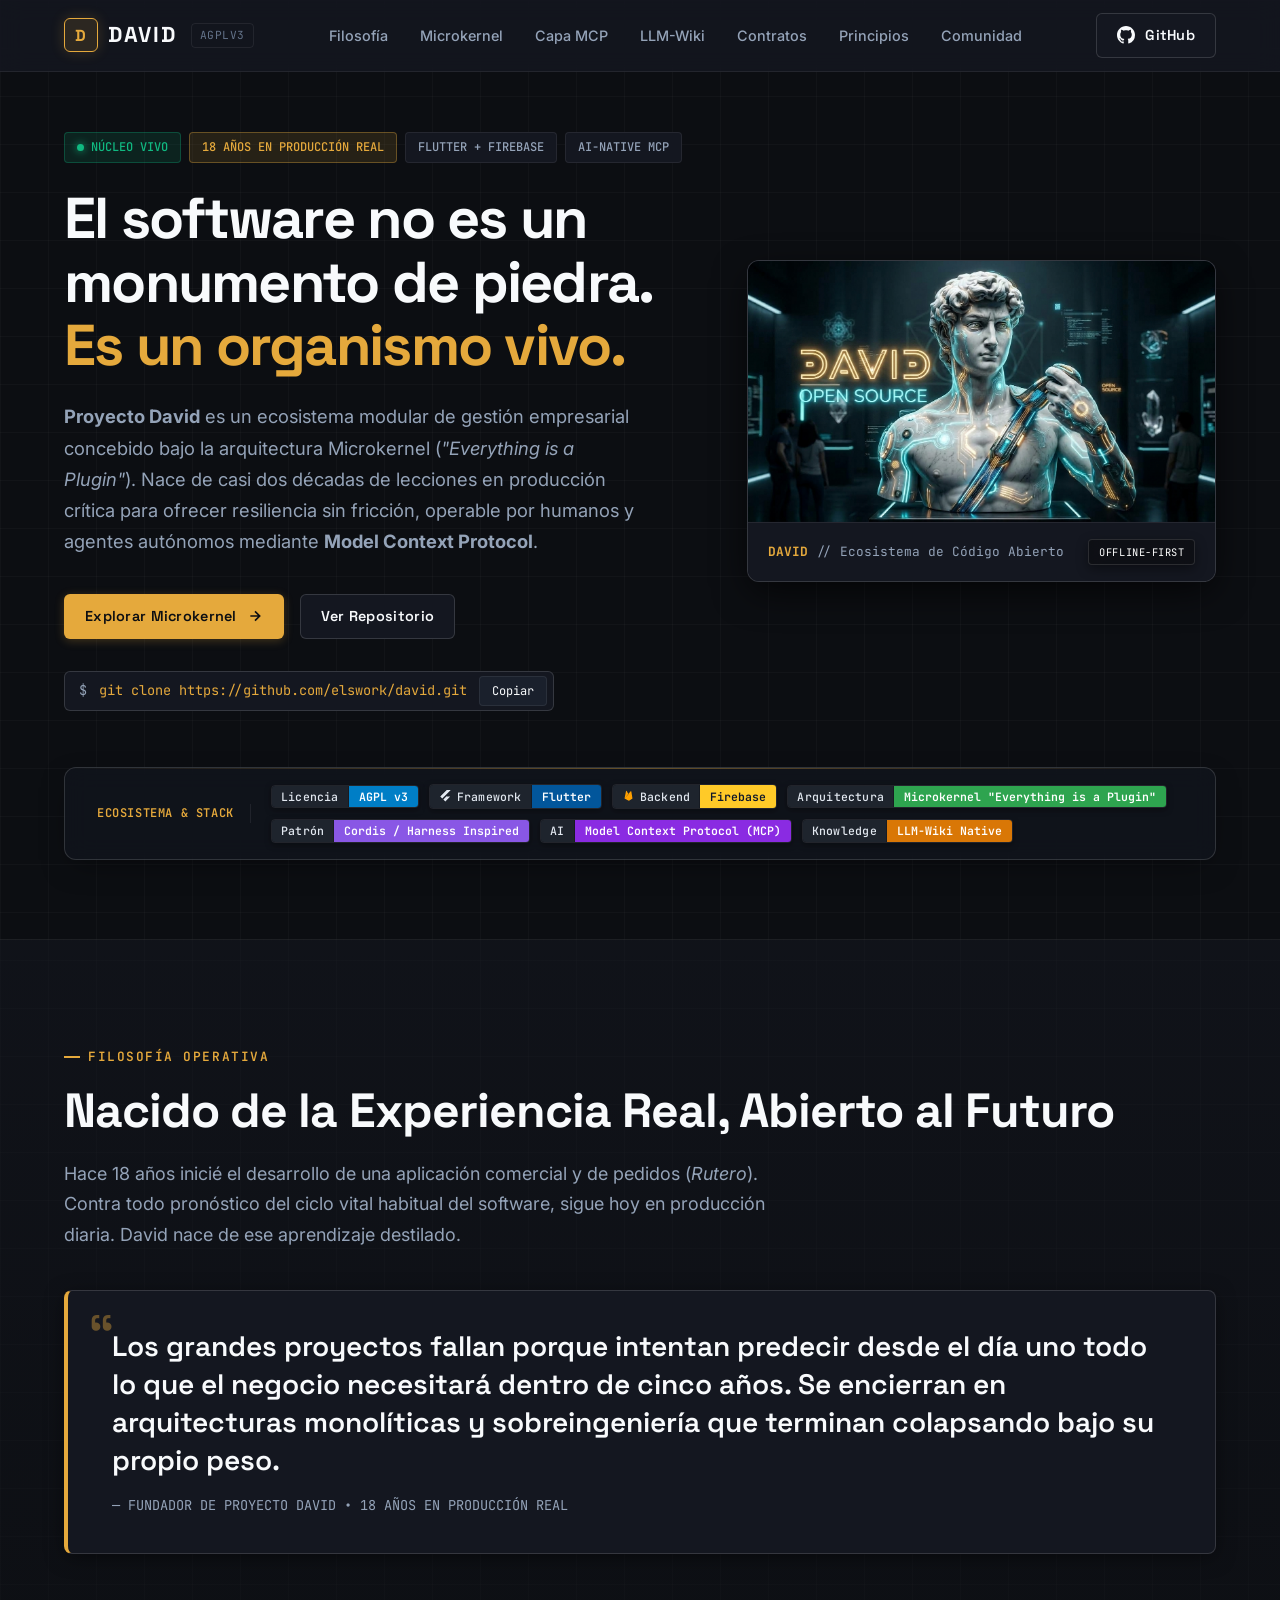
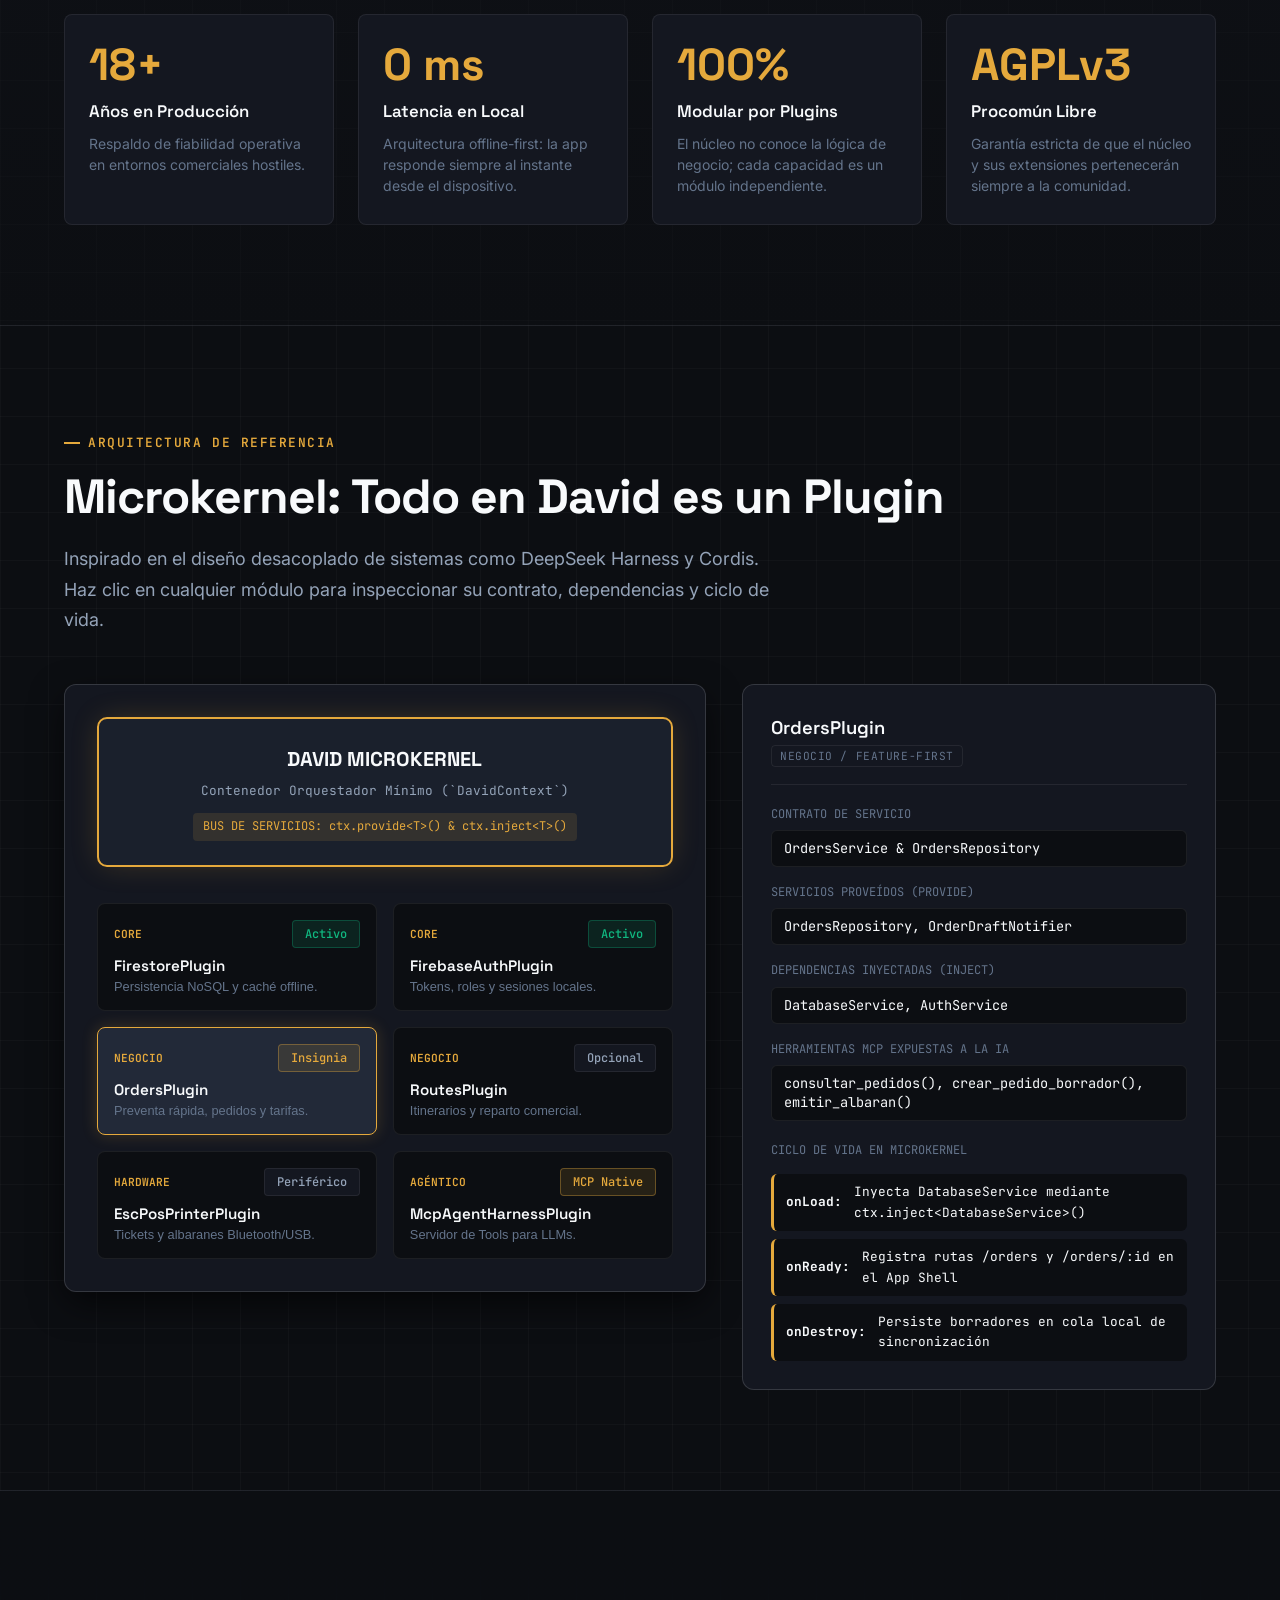
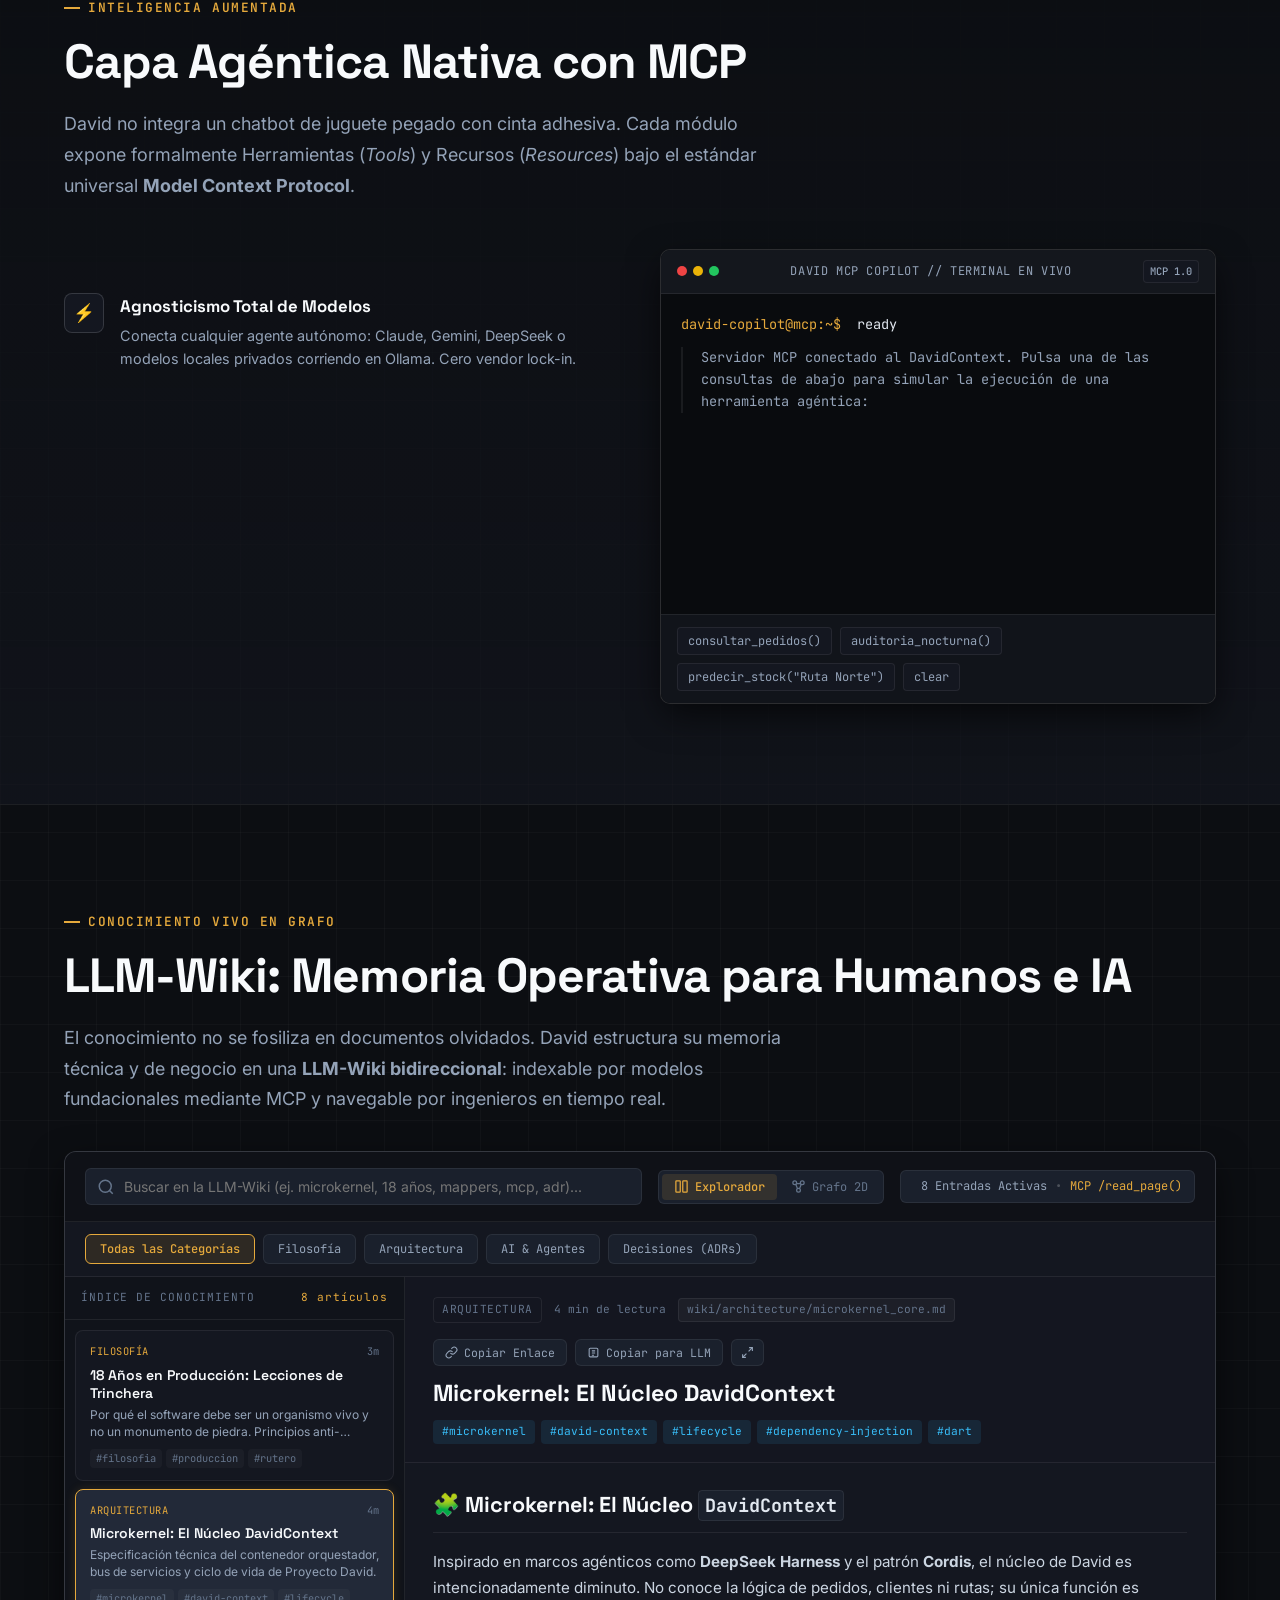
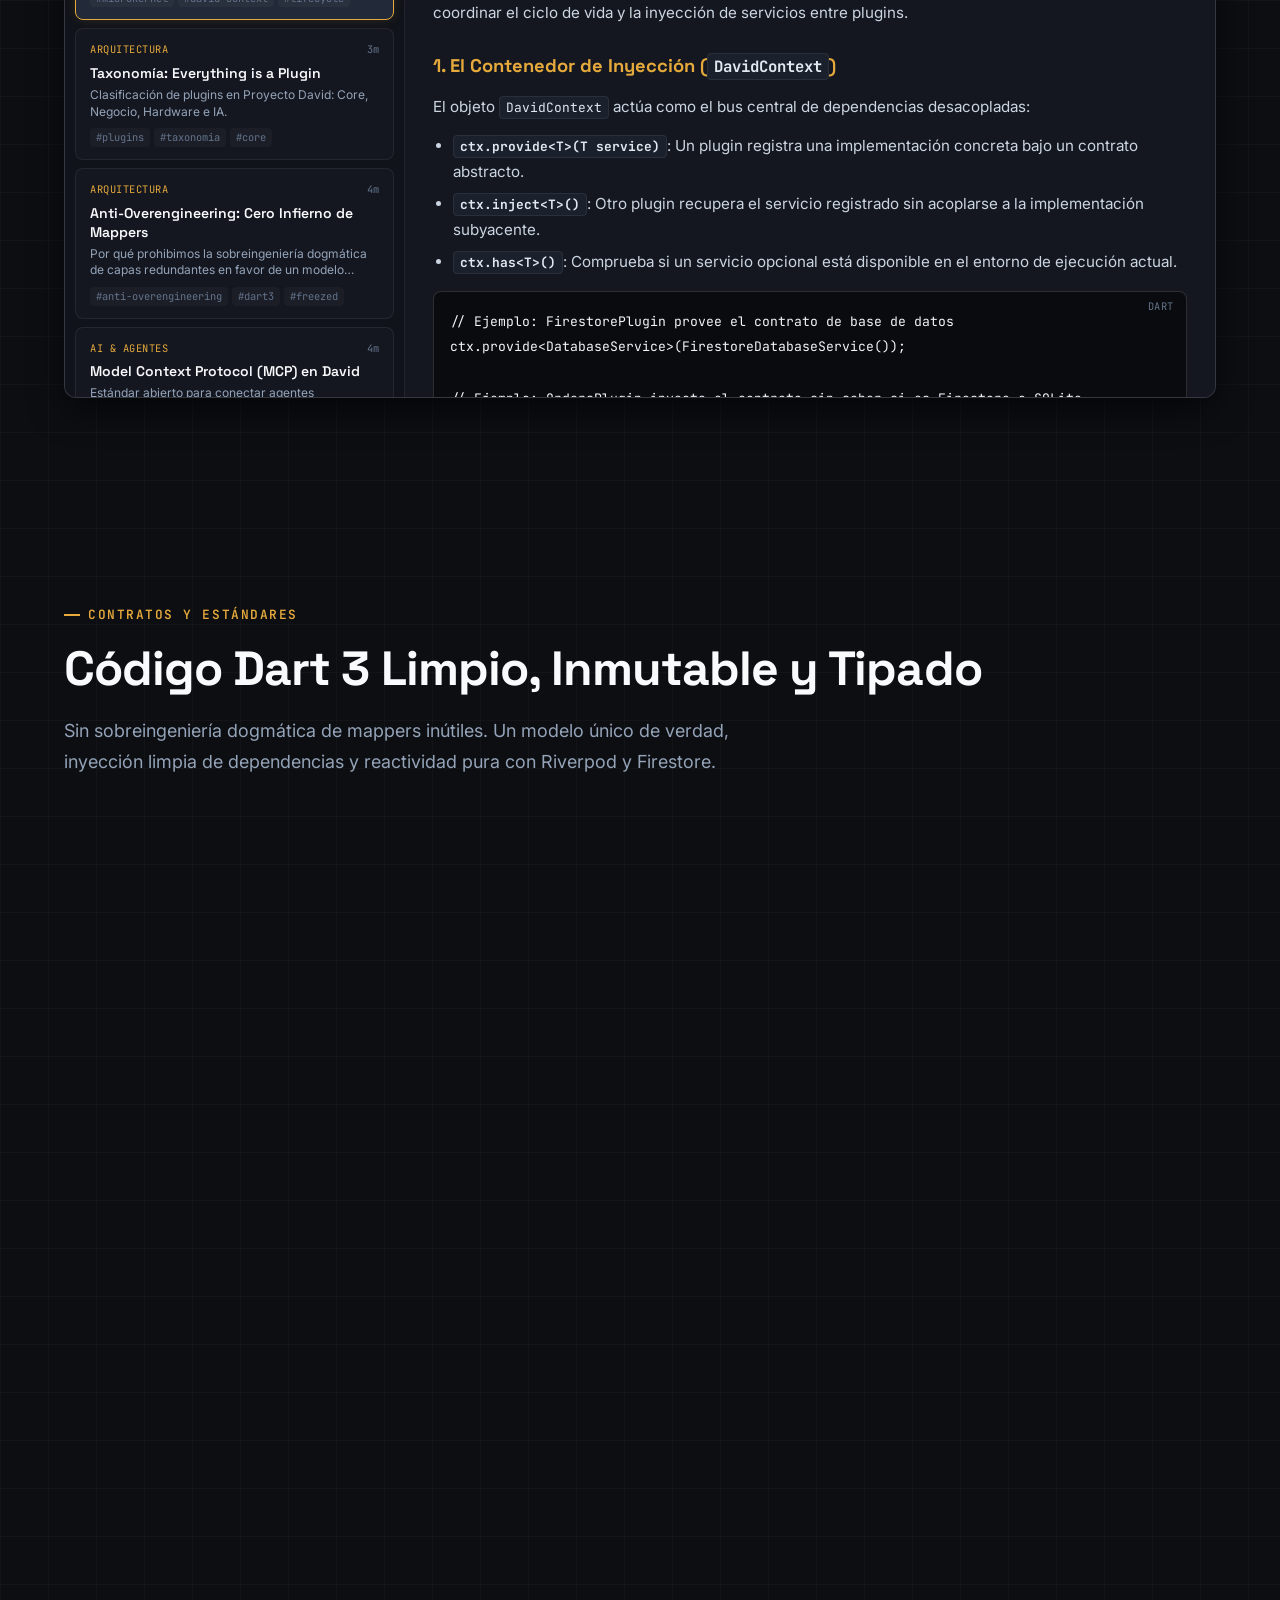
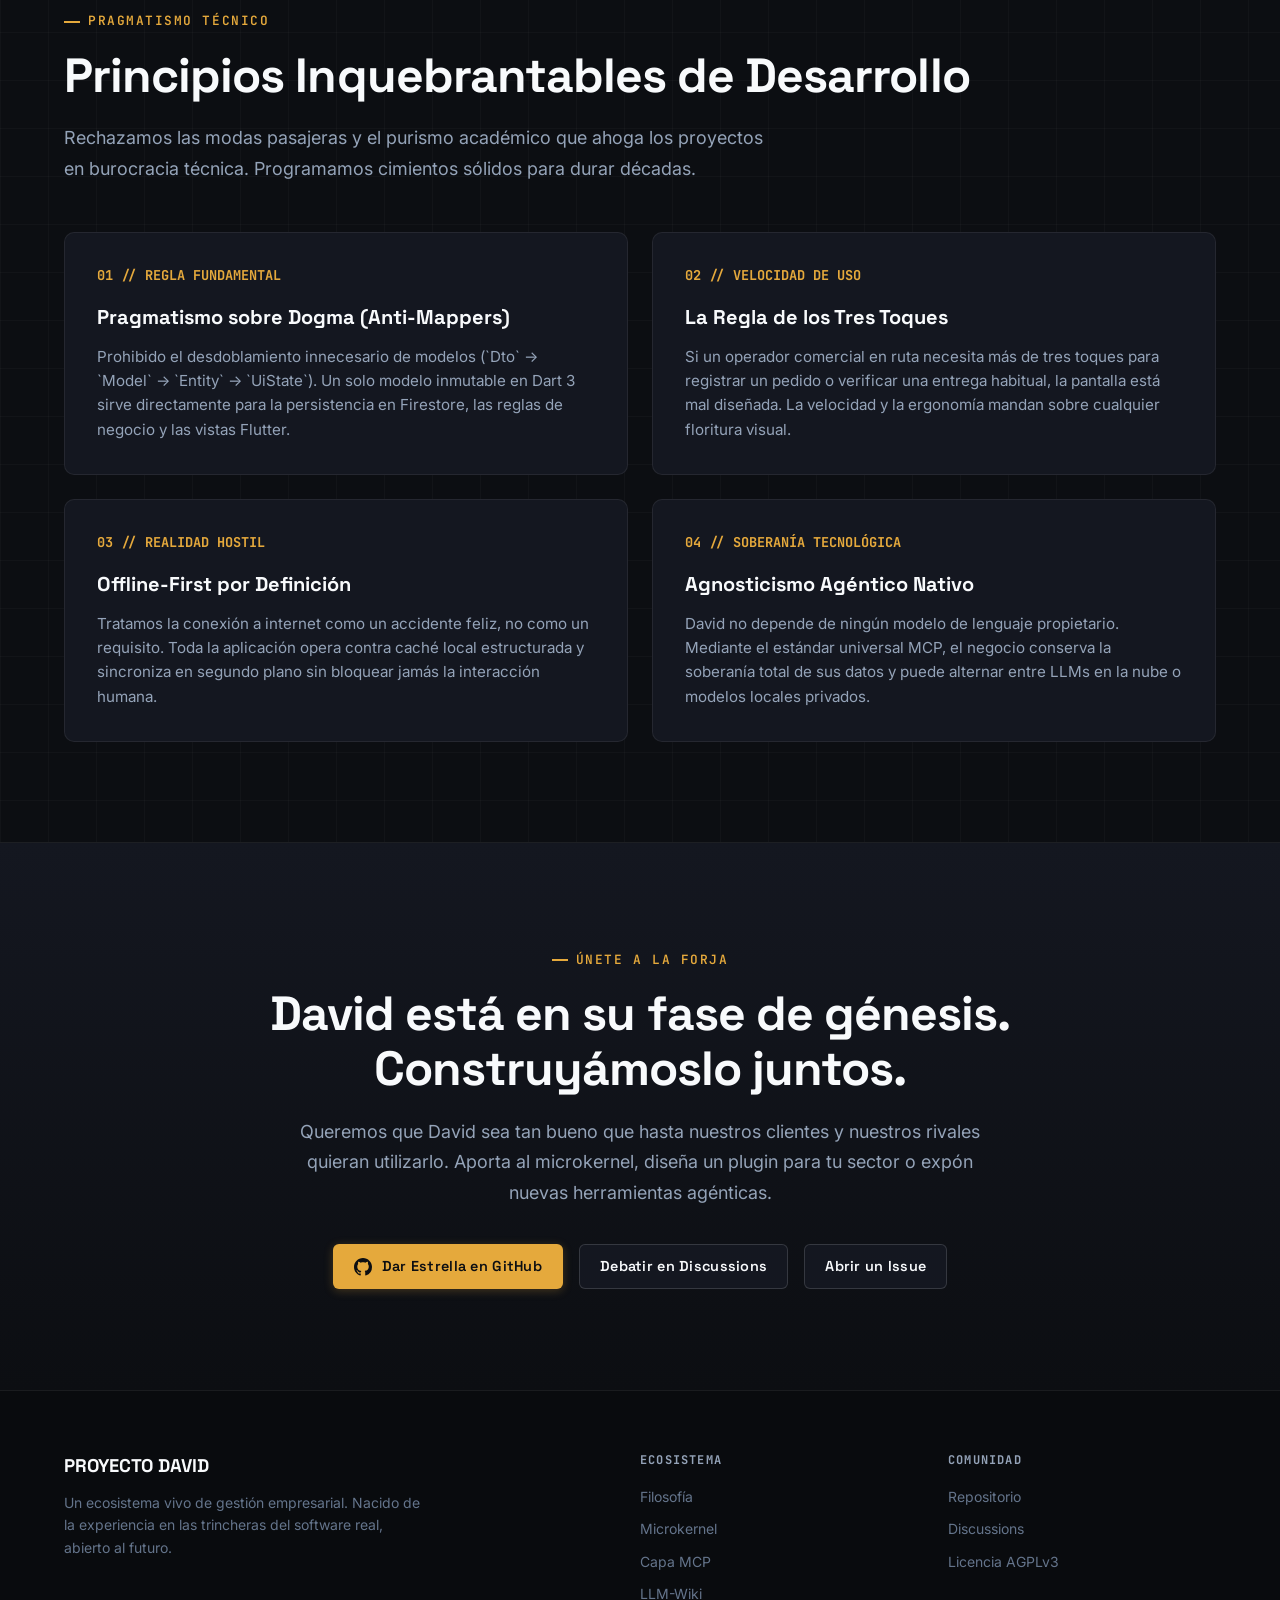
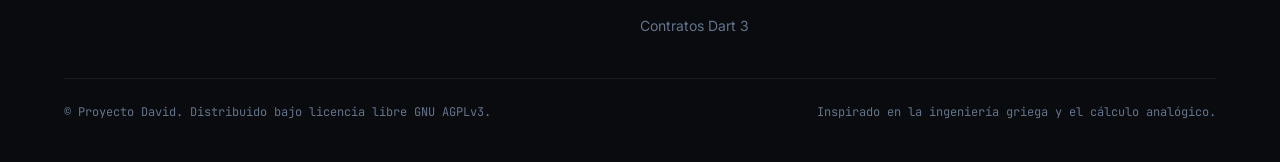
==== commit 1028bba4: "feat: add ecosystem tech stack ribbon with shields badges to landing page" ====
--- a/docs/index.html
+++ b/docs/index.html
@@ -119,6 +119,56 @@
                 <span class="telemetry-chip">OFFLINE-FIRST</span>
               </div>
             </div>
+          </div>
+        </div>
+
+        <!-- Barra Tecnológica del Ecosistema (Insignias de Stack y Arquitectura tipo README) -->
+        <div class="tech-stack-ribbon">
+          <div class="tech-ribbon-header">
+            <span class="pulse-dot"></span>
+            <span class="tech-ribbon-title">ECOSISTEMA &amp; STACK</span>
+          </div>
+          <div class="tech-shields-row">
+            <a href="https://github.com/elswork/david/blob/main/LICENSE" target="_blank" rel="noopener noreferrer" class="tech-shield" title="Licencia AGPL v3">
+              <span class="shield-lbl">Licencia</span>
+              <span class="shield-val val-blue">AGPL v3</span>
+            </a>
+
+            <a href="https://flutter.dev" target="_blank" rel="noopener noreferrer" class="tech-shield" title="Framework Multiplataforma Flutter">
+              <span class="shield-lbl">
+                <svg class="shield-icon" width="13" height="13" viewBox="0 0 24 24" fill="currentColor"><path d="M14.314 0L2.3 12 6 15.7 21.684.013h-7.37zm.014 11.072l-6.27 6.27 3.7 3.7 2.57-2.57 6.27-6.27h-6.27v-.13z"/></svg>
+                Framework
+              </span>
+              <span class="shield-val val-flutter">Flutter</span>
+            </a>
+
+            <a href="https://firebase.google.com" target="_blank" rel="noopener noreferrer" class="tech-shield" title="Backend Serverless Reactivo Firebase">
+              <span class="shield-lbl">
+                <svg class="shield-icon" width="13" height="13" viewBox="0 0 24 24" fill="#FFA000"><path d="M4.656 15.548L7.38 2.11a.75.75 0 011.385-.23l3.208 6.02-7.317 7.648zm14.688 0l-2.09-12.78a.75.75 0 00-1.32-.385l-11.278 13.165 6.942 3.897a2.25 2.25 0 002.164 0l5.582-3.897z"/></svg>
+                Backend
+              </span>
+              <span class="shield-val val-firebase">Firebase</span>
+            </a>
+
+            <a href="#arquitectura" class="tech-shield" title="Arquitectura Microkernel 'Everything is a Plugin'">
+              <span class="shield-lbl">Arquitectura</span>
+              <span class="shield-val val-green">Microkernel &quot;Everything is a Plugin&quot;</span>
+            </a>
+
+            <a href="#arquitectura" class="tech-shield" title="Patrón inspirado en Cordis y DeepSeek Harness">
+              <span class="shield-lbl">Patrón</span>
+              <span class="shield-val val-purple">Cordis / Harness Inspired</span>
+            </a>
+
+            <a href="#mcp" class="tech-shield" title="Integración con Agentes Autónomos mediante MCP">
+              <span class="shield-lbl">AI</span>
+              <span class="shield-val val-violet">Model Context Protocol (MCP)</span>
+            </a>
+
+            <a href="#wiki" class="tech-shield" title="Base de Conocimiento Viva LLM-Wiki">
+              <span class="shield-lbl">Knowledge</span>
+              <span class="shield-val val-amber">LLM-Wiki Native</span>
+            </a>
           </div>
         </div>
       </div>
--- a/docs/styles.css
+++ b/docs/styles.css
@@ -593,6 +593,131 @@
 
 .frame-caption strong {
   color: var(--accent-gold);
+}
+
+/* --------------------------------------------------------------------------
+   5.1 BARRA TECNOLÓGICA DE ECOSISTEMA (INSIGNIAS TIPO SHIELDS / README)
+   -------------------------------------------------------------------------- */
+.tech-stack-ribbon {
+  margin-top: 56px;
+  background: rgba(18, 22, 30, 0.7);
+  backdrop-filter: blur(12px);
+  -webkit-backdrop-filter: blur(12px);
+  border: 1px solid var(--border-medium);
+  border-radius: 12px;
+  padding: 16px 24px;
+  display: flex;
+  align-items: center;
+  gap: 20px;
+  box-shadow: 0 10px 30px -10px rgba(0, 0, 0, 0.5);
+  position: relative;
+  overflow: hidden;
+}
+
+.tech-stack-ribbon::before {
+  content: "";
+  position: absolute;
+  top: 0;
+  left: 0;
+  right: 0;
+  height: 1px;
+  background: linear-gradient(90deg, transparent, rgba(229, 169, 60, 0.4), transparent);
+}
+
+.tech-ribbon-header {
+  display: flex;
+  align-items: center;
+  gap: 8px;
+  white-space: nowrap;
+  font-family: var(--font-mono);
+  font-size: 0.75rem;
+  color: var(--accent-gold);
+  font-weight: 600;
+  letter-spacing: 0.05em;
+  padding-right: 16px;
+  border-right: 1px solid var(--border-subtle);
+}
+
+.tech-shields-row {
+  display: flex;
+  flex-wrap: wrap;
+  align-items: center;
+  gap: 10px;
+  flex: 1;
+}
+
+.tech-shield {
+  display: inline-flex;
+  align-items: stretch;
+  border-radius: 4px;
+  overflow: hidden;
+  text-decoration: none;
+  font-family: var(--font-mono);
+  font-size: 0.72rem;
+  line-height: 1;
+  box-shadow: 0 2px 6px rgba(0, 0, 0, 0.35);
+  border: 1px solid rgba(255, 255, 255, 0.08);
+  transition: transform var(--transition-fast), box-shadow var(--transition-fast), border-color var(--transition-fast);
+}
+
+.tech-shield:hover {
+  transform: translateY(-2px);
+  box-shadow: 0 6px 16px rgba(0, 0, 0, 0.5);
+  border-color: rgba(255, 255, 255, 0.3);
+}
+
+.shield-lbl {
+  background: #1e242d;
+  color: #e2e8f0;
+  padding: 5px 9px;
+  font-weight: 500;
+  display: flex;
+  align-items: center;
+  gap: 5px;
+  letter-spacing: 0.02em;
+  border-right: 1px solid rgba(0, 0, 0, 0.25);
+}
+
+.shield-icon {
+  display: inline-block;
+  vertical-align: middle;
+}
+
+.shield-val {
+  padding: 5px 10px;
+  font-weight: 600;
+  color: #ffffff;
+  display: flex;
+  align-items: center;
+}
+
+.val-blue {
+  background: #007ec6;
+}
+
+.val-flutter {
+  background: #02569b;
+}
+
+.val-firebase {
+  background: #ffca28;
+  color: #0f172a;
+}
+
+.val-green {
+  background: #2ea44f;
+}
+
+.val-purple {
+  background: #8957e5;
+}
+
+.val-violet {
+  background: #8a2be2;
+}
+
+.val-amber {
+  background: #d97706;
 }
 
 /* --------------------------------------------------------------------------
@@ -2103,6 +2228,22 @@
   
   .principles-grid {
     grid-template-columns: 1fr;
+  }
+
+  .tech-stack-ribbon {
+    flex-direction: column;
+    align-items: flex-start;
+    gap: 14px;
+    padding: 16px 20px;
+    margin-top: 40px;
+  }
+
+  .tech-ribbon-header {
+    border-right: none;
+    border-bottom: 1px solid var(--border-subtle);
+    padding-right: 0;
+    padding-bottom: 10px;
+    width: 100%;
   }
 }
 
